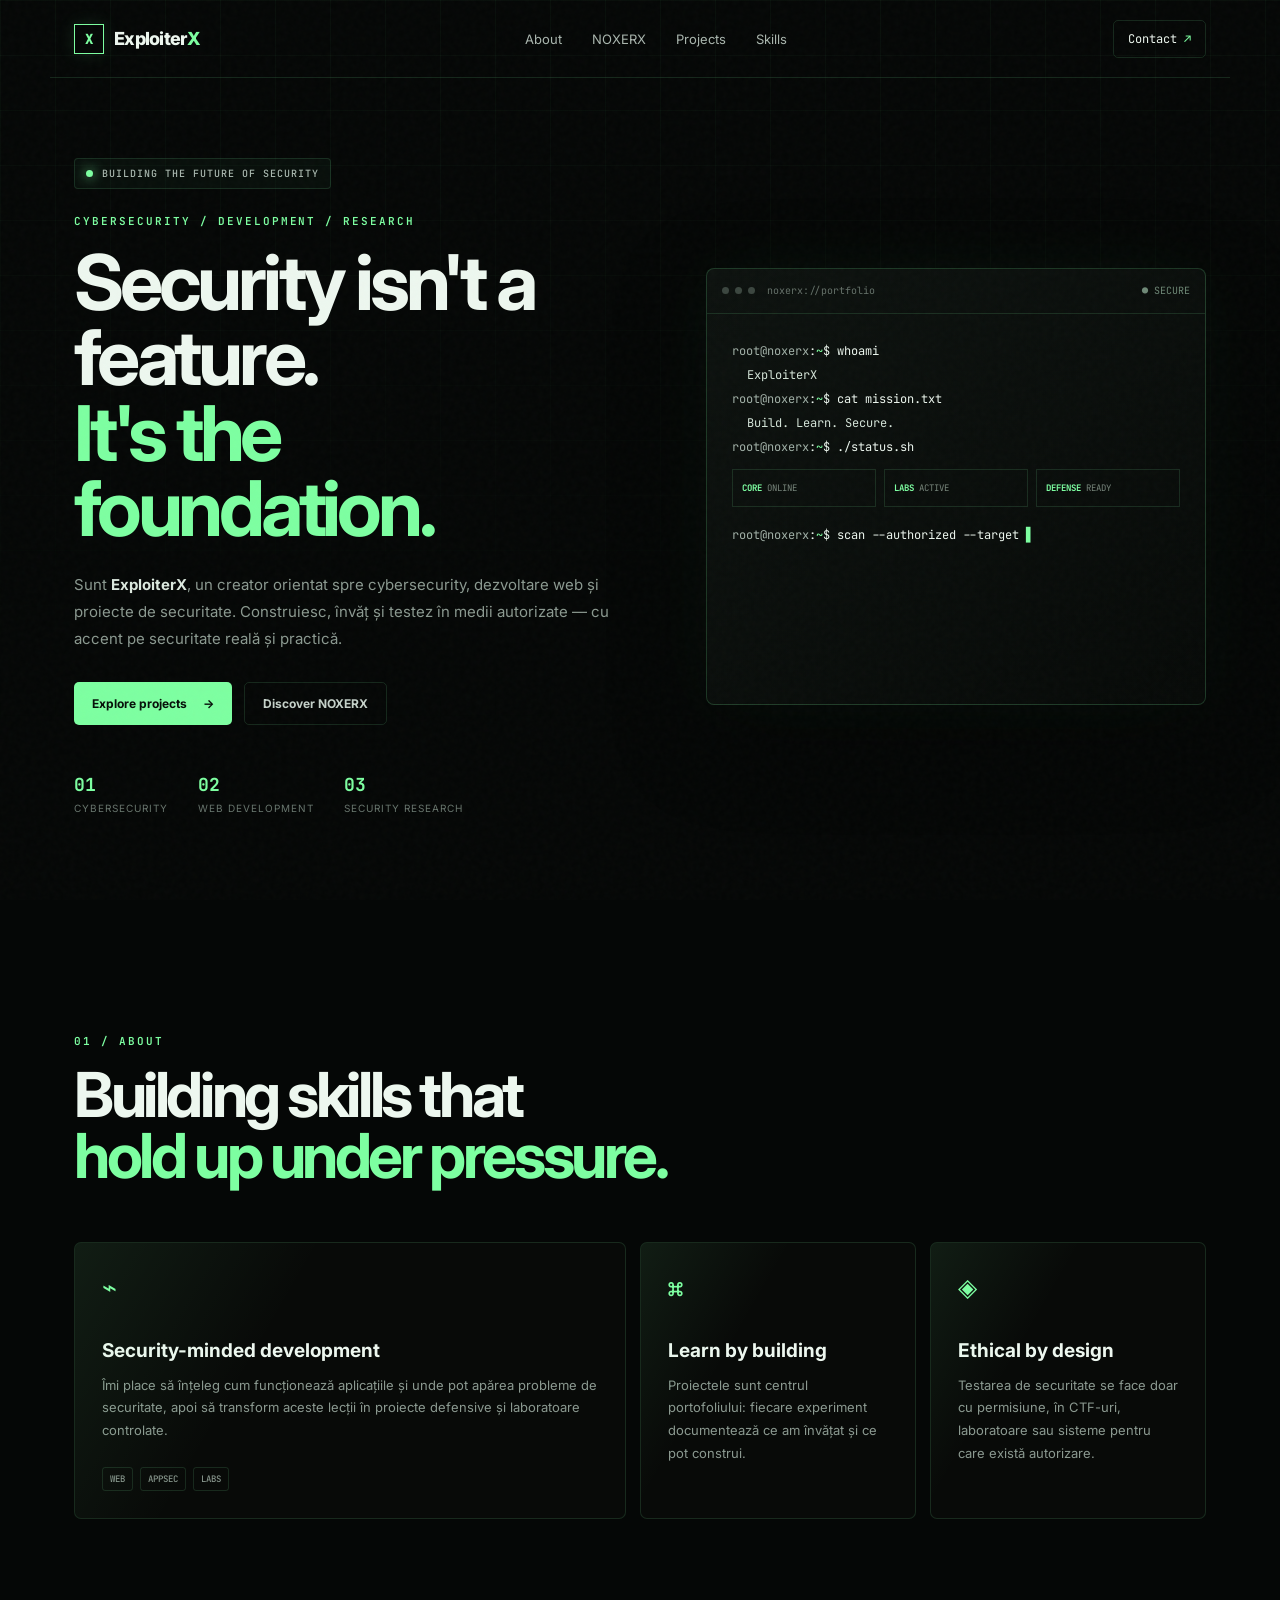
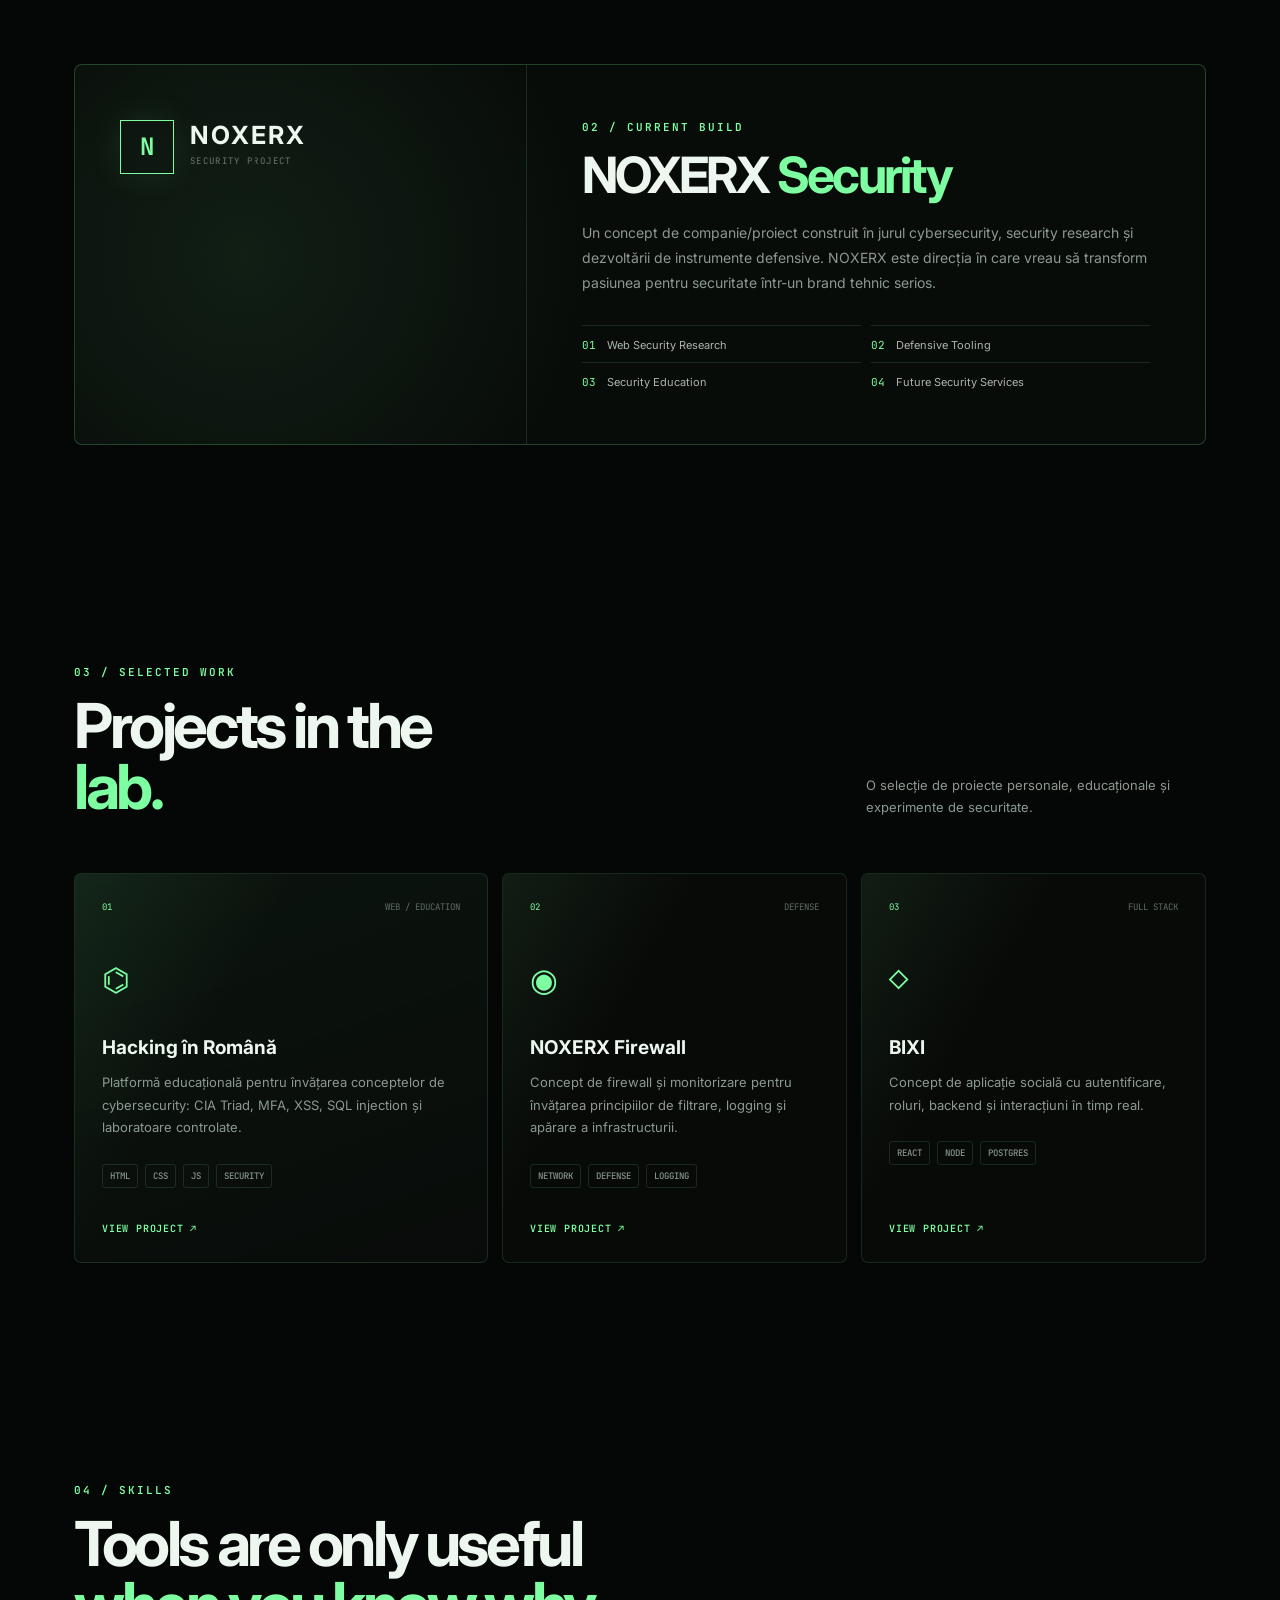
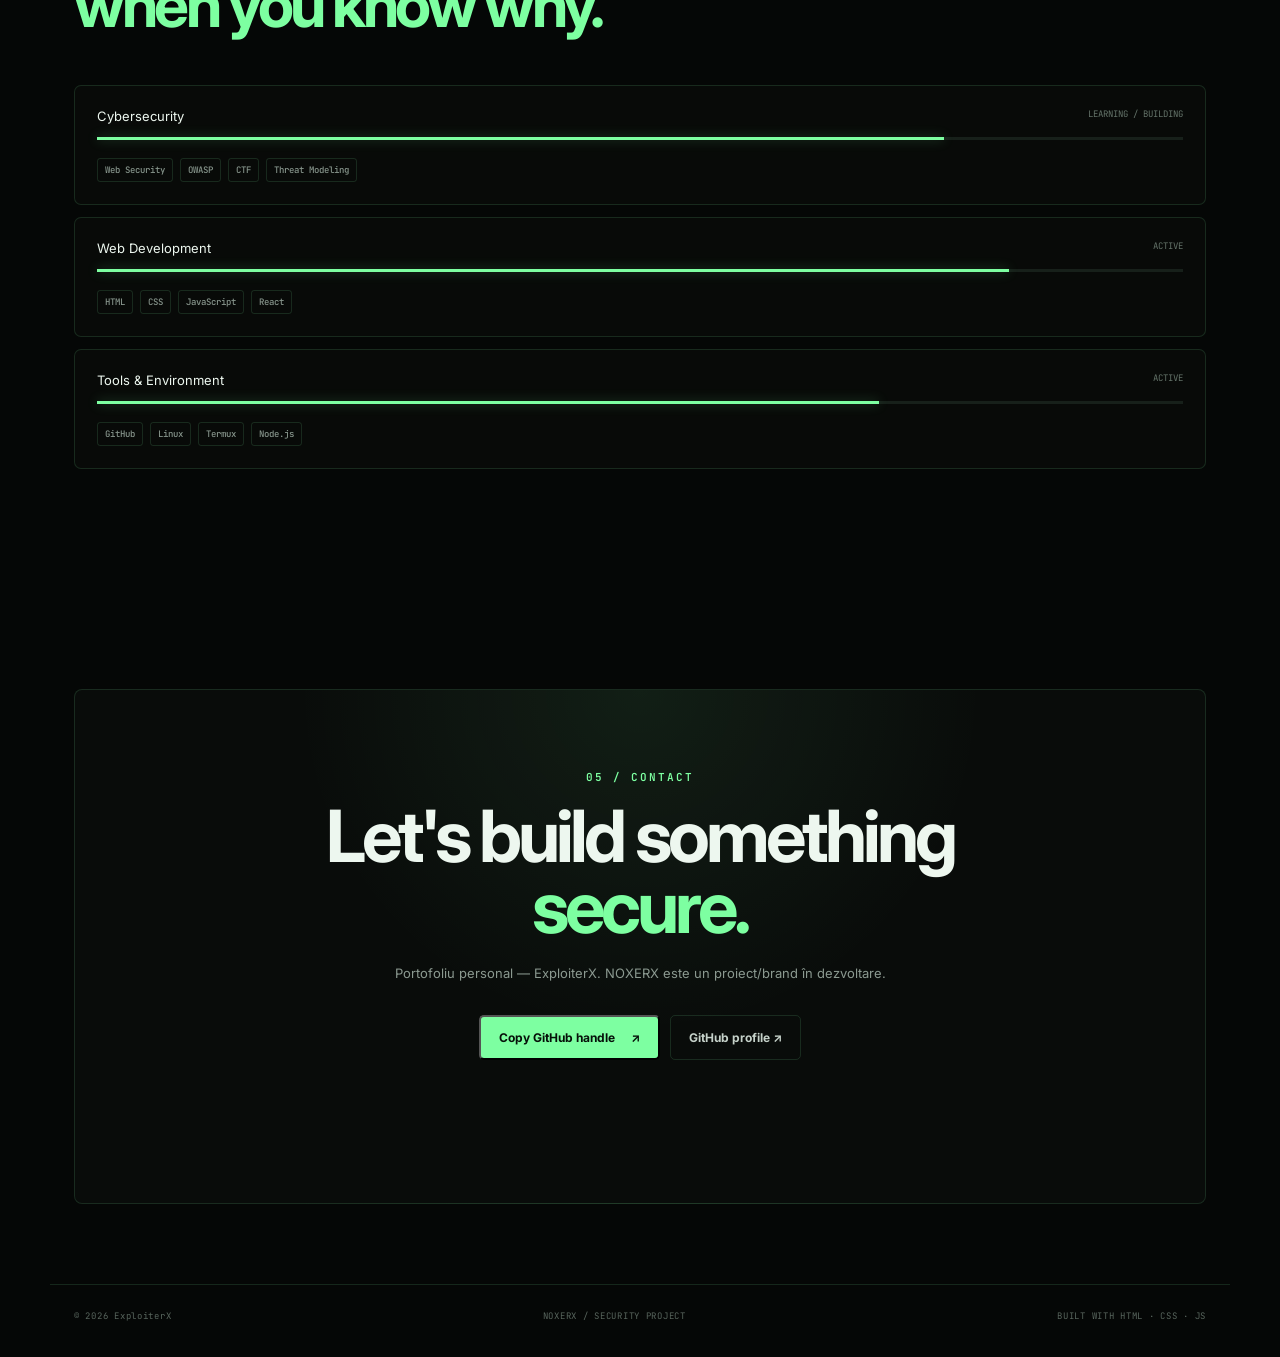
==== index.html @ 796ff95c "Add files via upload" ====
<!DOCTYPE html>
<html lang="ro">
<head>
  <meta charset="UTF-8">
  <meta name="viewport" content="width=device-width, initial-scale=1.0">
  <meta name="description" content="ExploiterX — cybersecurity portfolio and NOXERX project.">
  <title>ExploiterX | NOXERX Security</title>
  <link rel="preconnect" href="https://fonts.googleapis.com">
  <link rel="preconnect" href="https://fonts.gstatic.com" crossorigin>
  <link href="https://fonts.googleapis.com/css2?family=Inter:wght@400;500;600;700;800&family=JetBrains+Mono:wght@400;500;600;700&display=swap" rel="stylesheet">
  <link rel="stylesheet" href="style.css">
</head>
<body>
  <div class="noise"></div>
  <div class="grid-bg"></div>

  <header class="navbar">
    <a class="brand" href="#home" aria-label="ExploiterX home">
      <span class="brand-mark">X</span>
      <span>Exploiter<span>X</span></span>
    </a>
    <nav>
      <a href="#about">About</a>
      <a href="#noxerx">NOXERX</a>
      <a href="#projects">Projects</a>
      <a href="#skills">Skills</a>
    </nav>
    <a class="nav-btn" href="#contact">Contact <span>↗</span></a>
  </header>

  <main id="home">
    <section class="hero section">
      <div class="hero-copy reveal">
        <div class="status"><span class="pulse"></span> BUILDING THE FUTURE OF SECURITY</div>
        <p class="eyebrow">CYBERSECURITY / DEVELOPMENT / RESEARCH</p>
        <h1>Security isn't a feature.<br><span>It's the foundation.</span></h1>
        <p class="hero-text">
          Sunt <strong>ExploiterX</strong>, un creator orientat spre cybersecurity,
          dezvoltare web și proiecte de securitate. Construiesc, învăț și testez
          în medii autorizate — cu accent pe securitate reală și practică.
        </p>
        <div class="hero-actions">
          <a class="btn primary" href="#projects">Explore projects <span>→</span></a>
          <a class="btn ghost" href="#noxerx">Discover NOXERX</a>
        </div>
        <div class="mini-stats">
          <div><strong>01</strong><span>Cybersecurity</span></div>
          <div><strong>02</strong><span>Web Development</span></div>
          <div><strong>03</strong><span>Security Research</span></div>
        </div>
      </div>

      <div class="terminal-card reveal delay-1">
        <div class="terminal-top">
          <div class="traffic"><i></i><i></i><i></i></div>
          <span>noxerx://portfolio</span>
          <span class="terminal-lock">● SECURE</span>
        </div>
        <div class="terminal-body">
          <p><span class="prompt">root@noxerx</span>:<span class="path">~</span>$ whoami</p>
          <p class="output">ExploiterX</p>
          <p><span class="prompt">root@noxerx</span>:<span class="path">~</span>$ cat mission.txt</p>
          <p class="output">Build. Learn. Secure.</p>
          <p><span class="prompt">root@noxerx</span>:<span class="path">~</span>$ ./status.sh</p>
          <div class="terminal-status">
            <span><b>CORE</b> ONLINE</span>
            <span><b>LABS</b> ACTIVE</span>
            <span><b>DEFENSE</b> READY</span>
          </div>
          <p class="typing-line"><span class="prompt">root@noxerx</span>:<span class="path">~</span>$ <span id="typing"></span><span class="cursor">▋</span></p>
        </div>
      </div>
    </section>

    <section id="about" class="section about">
      <div class="section-heading reveal">
        <p class="eyebrow">01 / ABOUT</p>
        <h2>Building skills that<br><span>hold up under pressure.</span></h2>
      </div>
      <div class="about-grid">
        <div class="about-card large reveal">
          <div class="icon">⌁</div>
          <h3>Security-minded development</h3>
          <p>Îmi place să înțeleg cum funcționează aplicațiile și unde pot apărea probleme de securitate, apoi să transform aceste lecții în proiecte defensive și laboratoare controlate.</p>
          <div class="tag-row"><span>WEB</span><span>APPSEC</span><span>LABS</span></div>
        </div>
        <div class="about-card reveal delay-1">
          <div class="icon">⌘</div>
          <h3>Learn by building</h3>
          <p>Proiectele sunt centrul portofoliului: fiecare experiment documentează ce am învățat și ce pot construi.</p>
        </div>
        <div class="about-card reveal delay-2">
          <div class="icon">◈</div>
          <h3>Ethical by design</h3>
          <p>Testarea de securitate se face doar cu permisiune, în CTF-uri, laboratoare sau sisteme pentru care există autorizare.</p>
        </div>
      </div>
    </section>

    <section id="noxerx" class="section noxerx">
      <div class="noxerx-panel reveal">
        <div class="noxerx-logo">
          <span class="nx-symbol">N</span>
          <div><strong>NOXERX</strong><small>SECURITY PROJECT</small></div>
        </div>
        <div class="noxerx-content">
          <p class="eyebrow">02 / CURRENT BUILD</p>
          <h2>NOXERX<span> Security</span></h2>
          <p>
            Un concept de companie/proiect construit în jurul cybersecurity,
            security research și dezvoltării de instrumente defensive.
            NOXERX este direcția în care vreau să transform pasiunea pentru
            securitate într-un brand tehnic serios.
          </p>
          <div class="feature-list">
            <div><span>01</span> Web Security Research</div>
            <div><span>02</span> Defensive Tooling</div>
            <div><span>03</span> Security Education</div>
            <div><span>04</span> Future Security Services</div>
          </div>
        </div>
      </div>
    </section>

    <section id="projects" class="section">
      <div class="section-heading split reveal">
        <div>
          <p class="eyebrow">03 / SELECTED WORK</p>
          <h2>Projects in the<br><span>lab.</span></h2>
        </div>
        <p class="section-note">O selecție de proiecte personale, educaționale și experimente de securitate.</p>
      </div>

      <div class="projects-grid">
        <article class="project-card featured reveal">
          <div class="project-top"><span class="project-number">01</span><span class="project-type">WEB / EDUCATION</span></div>
          <div class="project-icon">⌬</div>
          <h3>Hacking în Română</h3>
          <p>Platformă educațională pentru învățarea conceptelor de cybersecurity: CIA Triad, MFA, XSS, SQL injection și laboratoare controlate.</p>
          <div class="tag-row"><span>HTML</span><span>CSS</span><span>JS</span><span>SECURITY</span></div>
          <a href="#" class="project-link" data-demo="Hacking în Română">View project ↗</a>
        </article>

        <article class="project-card reveal delay-1">
          <div class="project-top"><span class="project-number">02</span><span class="project-type">DEFENSE</span></div>
          <div class="project-icon">◉</div>
          <h3>NOXERX Firewall</h3>
          <p>Concept de firewall și monitorizare pentru învățarea principiilor de filtrare, logging și apărare a infrastructurii.</p>
          <div class="tag-row"><span>NETWORK</span><span>DEFENSE</span><span>LOGGING</span></div>
          <a href="#" class="project-link" data-demo="NOXERX Firewall">View project ↗</a>
        </article>

        <article class="project-card reveal delay-2">
          <div class="project-top"><span class="project-number">03</span><span class="project-type">FULL STACK</span></div>
          <div class="project-icon">◇</div>
          <h3>BIXI</h3>
          <p>Concept de aplicație socială cu autentificare, roluri, backend și interacțiuni în timp real.</p>
          <div class="tag-row"><span>REACT</span><span>NODE</span><span>POSTGRES</span></div>
          <a href="#" class="project-link" data-demo="BIXI">View project ↗</a>
        </article>
      </div>
    </section>

    <section id="skills" class="section skills-section">
      <div class="section-heading reveal">
        <p class="eyebrow">04 / SKILLS</p>
        <h2>Tools are only useful<br><span>when you know why.</span></h2>
      </div>
      <div class="skills-layout">
        <div class="skill-card reveal">
          <div class="skill-head"><span>Cybersecurity</span><b>LEARNING / BUILDING</b></div>
          <div class="meter"><span style="width: 78%"></span></div>
          <div class="skill-tags"><span>Web Security</span><span>OWASP</span><span>CTF</span><span>Threat Modeling</span></div>
        </div>
        <div class="skill-card reveal delay-1">
          <div class="skill-head"><span>Web Development</span><b>ACTIVE</b></div>
          <div class="meter"><span style="width: 84%"></span></div>
          <div class="skill-tags"><span>HTML</span><span>CSS</span><span>JavaScript</span><span>React</span></div>
        </div>
        <div class="skill-card reveal delay-2">
          <div class="skill-head"><span>Tools & Environment</span><b>ACTIVE</b></div>
          <div class="meter"><span style="width: 72%"></span></div>
          <div class="skill-tags"><span>GitHub</span><span>Linux</span><span>Termux</span><span>Node.js</span></div>
        </div>
      </div>
    </section>

    <section id="contact" class="section contact">
      <div class="contact-box reveal">
        <p class="eyebrow">05 / CONTACT</p>
        <h2>Let's build something<br><span>secure.</span></h2>
        <p>Portofoliu personal — ExploiterX. NOXERX este un proiect/brand în dezvoltare.</p>
        <div class="contact-actions">
          <button class="btn primary" id="copyHandle">Copy GitHub handle <span>↗</span></button>
          <a class="btn ghost" href="https://github.com/ExploiterX-16gb" target="_blank" rel="noopener">GitHub profile ↗</a>
        </div>
        <p class="copy-message" id="copyMessage"></p>
      </div>
    </section>
  </main>

  <footer>
    <span>© <span id="year"></span> ExploiterX</span>
    <span>NOXERX / SECURITY PROJECT</span>
    <span>BUILT WITH HTML · CSS · JS</span>
  </footer>

  <div class="toast" id="toast"></div>
  <script src="script.js"></script>
</body>
</html>
---- style.css ----
*{box-sizing:border-box;margin:0;padding:0}
:root{--bg:#050706;--panel:#0a0d0b;--panel2:#0d110f;--text:#edf7ef;--muted:#8b9990;--line:rgba(128,255,167,.13);--accent:#7dffa1;--accent2:#38d96c;--mono:"JetBrains Mono",monospace;--sans:"Inter",sans-serif}
html{scroll-behavior:smooth}
body{background:var(--bg);color:var(--text);font-family:var(--sans);overflow-x:hidden}
a{color:inherit;text-decoration:none}
button{font:inherit}
.noise{position:fixed;inset:0;pointer-events:none;z-index:20;opacity:.025;background-image:url("data:image/svg+xml,%3Csvg viewBox='0 0 180 180' xmlns='http://www.w3.org/2000/svg'%3E%3Cfilter id='n'%3E%3CfeTurbulence type='fractalNoise' baseFrequency='.9' numOctaves='4' stitchTiles='stitch'/%3E%3C/filter%3E%3Crect width='100%25' height='100%25' filter='url(%23n)'/%3E%3C/svg%3E")}
.grid-bg{position:fixed;inset:0;pointer-events:none;background-image:linear-gradient(rgba(125,255,161,.035) 1px,transparent 1px),linear-gradient(90deg,rgba(125,255,161,.035) 1px,transparent 1px);background-size:55px 55px;mask-image:linear-gradient(to bottom,black,transparent 85%);z-index:-1}
.navbar{height:78px;max-width:1180px;margin:auto;display:flex;align-items:center;justify-content:space-between;padding:0 24px;border-bottom:1px solid var(--line)}
.brand{display:flex;align-items:center;gap:10px;font-weight:800;letter-spacing:-.04em;font-size:18px}.brand span:last-child span{color:var(--accent)}
.brand-mark{width:30px;height:30px;display:grid;place-items:center;border:1px solid var(--accent);color:var(--accent);font-family:var(--mono);font-size:14px;box-shadow:0 0 18px rgba(125,255,161,.12)}
nav{display:flex;gap:30px;color:#aab6ae;font-size:13px}nav a{transition:.2s}nav a:hover{color:var(--accent)}
.nav-btn{font-family:var(--mono);font-size:12px;border:1px solid var(--line);padding:10px 14px;border-radius:5px}.nav-btn span{color:var(--accent)}
.section{max-width:1180px;margin:auto;padding:110px 24px}.hero{min-height:calc(100vh - 78px);display:grid;grid-template-columns:1.05fr .95fr;gap:80px;align-items:center;padding-top:80px}
.status{display:inline-flex;align-items:center;gap:9px;border:1px solid var(--line);background:rgba(125,255,161,.035);padding:8px 11px;border-radius:4px;font:500 10px var(--mono);letter-spacing:.1em;color:#a9b8af;margin-bottom:25px}.pulse{width:7px;height:7px;background:var(--accent);border-radius:50%;box-shadow:0 0 13px var(--accent);animation:pulse 1.6s infinite}
.eyebrow{font:600 11px var(--mono);letter-spacing:.18em;color:var(--accent);margin-bottom:17px}
h1,h2{letter-spacing:-.055em;line-height:.98}h1{font-size:clamp(44px,6vw,78px);max-width:760px}h1 span,h2 span{color:var(--accent)}
.hero-text{max-width:650px;color:var(--muted);line-height:1.8;margin-top:25px;font-size:15px}.hero-text strong{color:#dce9df}
.hero-actions{display:flex;gap:12px;margin-top:30px}.btn{display:inline-flex;align-items:center;justify-content:center;gap:16px;border-radius:5px;padding:13px 18px;font-size:12px;font-weight:700;cursor:pointer;transition:.25s}.btn.primary{background:var(--accent);color:#061009}.btn.primary:hover{box-shadow:0 0 28px rgba(125,255,161,.18);transform:translateY(-2px)}.btn.ghost{border:1px solid var(--line);color:#c5d1c9}.btn.ghost:hover{border-color:rgba(125,255,161,.4);color:var(--accent)}
.mini-stats{display:flex;gap:30px;margin-top:48px}.mini-stats div{display:flex;flex-direction:column;gap:6px}.mini-stats strong{font:700 18px var(--mono);color:var(--accent)}.mini-stats span{font-size:10px;text-transform:uppercase;color:#68756d;letter-spacing:.1em}
.terminal-card{background:linear-gradient(145deg,#0d120f,#070a08);border:1px solid rgba(125,255,161,.18);border-radius:8px;box-shadow:0 30px 90px rgba(0,0,0,.35),0 0 80px rgba(125,255,161,.045);overflow:hidden;transform:perspective(900px) rotateY(-4deg)}.terminal-top{height:45px;display:flex;align-items:center;gap:12px;padding:0 15px;border-bottom:1px solid var(--line);font:10px var(--mono);color:#657169}.traffic{display:flex;gap:6px}.traffic i{width:7px;height:7px;border-radius:50%;background:#3b463f}.terminal-lock{margin-left:auto;color:#6e8876}.terminal-body{padding:25px;font:12px/2 var(--mono);min-height:390px}.prompt{color:#a1b0a7}.path{color:var(--accent)}.output{color:#d5e5d9;padding-left:15px}.terminal-status{display:grid;grid-template-columns:repeat(3,1fr);gap:8px;margin:10px 0 16px}.terminal-status span{padding:9px;border:1px solid var(--line);font-size:9px;color:#77857b}.terminal-status b{color:var(--accent)}.cursor{color:var(--accent);animation:blink 1s infinite}
.section-heading h2{font-size:clamp(38px,5vw,62px)}.about-grid{display:grid;grid-template-columns:2fr 1fr 1fr;gap:14px;margin-top:55px}.about-card,.project-card,.skill-card{border:1px solid var(--line);background:rgba(10,13,11,.72);border-radius:7px;padding:27px;position:relative;overflow:hidden}.about-card:before,.project-card:before{content:"";position:absolute;inset:-1px;background:linear-gradient(120deg,rgba(125,255,161,.08),transparent 35%);pointer-events:none}.about-card.large{min-height:275px}.about-card:not(.large){min-height:275px}.icon,.project-icon{font-family:var(--mono);font-size:25px;color:var(--accent);margin-bottom:35px}.about-card h3,.project-card h3{font-size:19px;margin-bottom:12px}.about-card p,.project-card p{font-size:13px;line-height:1.75;color:var(--muted)}.tag-row,.skill-tags{display:flex;flex-wrap:wrap;gap:7px}.tag-row{margin-top:25px}.tag-row span,.skill-tags span{border:1px solid var(--line);padding:5px 7px;border-radius:3px;font:500 9px var(--mono);color:#87958c}
.noxerx{padding-top:35px}.noxerx-panel{display:grid;grid-template-columns:.8fr 1.2fr;border:1px solid rgba(125,255,161,.22);background:radial-gradient(circle at 15% 50%,rgba(125,255,161,.08),transparent 35%),#080c09;border-radius:8px;overflow:hidden}.noxerx-logo{padding:55px 45px;border-right:1px solid var(--line);display:flex;align-items:flex-start;gap:16px}.nx-symbol{width:54px;height:54px;display:grid;place-items:center;border:1px solid var(--accent);font:700 24px var(--mono);color:var(--accent);box-shadow:0 0 35px rgba(125,255,161,.1)}.noxerx-logo strong{font-size:25px;letter-spacing:.08em}.noxerx-logo small{display:block;color:#69776e;font:9px var(--mono);letter-spacing:.15em;margin-top:5px}.noxerx-content{padding:55px}.noxerx-content h2{font-size:50px}.noxerx-content>p:not(.eyebrow){color:var(--muted);line-height:1.8;max-width:650px;margin-top:20px;font-size:14px}.feature-list{display:grid;grid-template-columns:1fr 1fr;gap:10px;margin-top:30px}.feature-list div{border-top:1px solid var(--line);padding-top:12px;font-size:11px;color:#a9b5ad}.feature-list span{color:var(--accent);font-family:var(--mono);margin-right:8px}
.split{display:flex;justify-content:space-between;align-items:end;gap:40px}.section-note{max-width:340px;color:var(--muted);font-size:13px;line-height:1.7}.projects-grid{display:grid;grid-template-columns:1.2fr 1fr 1fr;gap:14px;margin-top:55px}.project-card{min-height:390px}.project-card.featured{background:linear-gradient(160deg,rgba(125,255,161,.055),rgba(10,13,11,.8))}.project-top{display:flex;justify-content:space-between;color:#5f6c64;font:9px var(--mono)}.project-number{color:var(--accent)}.project-icon{font-size:32px;margin-top:45px}.project-link{position:absolute;bottom:27px;left:27px;color:var(--accent);font:600 10px var(--mono);text-transform:uppercase;letter-spacing:.08em}
.skills-layout{display:grid;gap:12px;margin-top:50px}.skill-card{padding:22px}.skill-head{display:flex;justify-content:space-between;gap:15px;font-size:13px;margin-bottom:13px}.skill-head b{font:9px var(--mono);color:#65746a}.meter{height:3px;background:#17201a;margin-bottom:18px}.meter span{display:block;height:100%;background:var(--accent);box-shadow:0 0 12px rgba(125,255,161,.3)}
.contact{padding-bottom:80px}.contact-box{text-align:center;border:1px solid var(--line);padding:80px 30px;background:radial-gradient(circle at 50% 0,rgba(125,255,161,.08),transparent 45%),#090c0a;border-radius:8px}.contact-box h2{font-size:clamp(42px,6vw,72px)}.contact-box>p:not(.eyebrow){color:var(--muted);font-size:13px;margin:20px auto 30px;max-width:550px;line-height:1.7}.contact-actions{display:flex;justify-content:center;gap:10px}.copy-message{min-height:18px;color:var(--accent)!important;font:10px var(--mono)!important;margin-top:15px!important}
footer{max-width:1180px;margin:auto;padding:25px 24px 35px;border-top:1px solid var(--line);display:flex;justify-content:space-between;color:#58655d;font:9px var(--mono);letter-spacing:.08em}
.toast{position:fixed;bottom:25px;right:25px;background:#101610;border:1px solid var(--line);padding:12px 16px;color:var(--accent);font:11px var(--mono);opacity:0;transform:translateY(15px);transition:.25s;z-index:30}.toast.show{opacity:1;transform:none}
.reveal{opacity:0;transform:translateY(22px);transition:opacity .7s ease,transform .7s ease}.reveal.visible{opacity:1;transform:none}.delay-1{transition-delay:.12s}.delay-2{transition-delay:.24s}
@keyframes pulse{50%{opacity:.45;box-shadow:0 0 4px var(--accent)}}@keyframes blink{50%{opacity:0}}
@media(max-width:850px){nav{display:none}.hero{grid-template-columns:1fr;gap:45px;padding-top:65px}.terminal-card{transform:none}.about-grid,.projects-grid{grid-template-columns:1fr}.noxerx-panel{grid-template-columns:1fr}.noxerx-logo{border-right:0;border-bottom:1px solid var(--line)}.split{display:block}.section-note{margin-top:20px}.project-card{min-height:350px}}
@media(max-width:520px){.navbar{padding:0 16px}.nav-btn{display:none}.section{padding:80px 16px}.hero{padding-top:45px}.hero-actions,.contact-actions{flex-direction:column}.btn{width:100%}.mini-stats{gap:18px}.terminal-body{padding:18px;font-size:10px}.terminal-status{grid-template-columns:1fr}.noxerx-logo,.noxerx-content{padding:32px 24px}.noxerx-content h2{font-size:39px}.feature-list{grid-template-columns:1fr}.contact-box{padding:55px 20px}footer{flex-direction:column;gap:10px}}
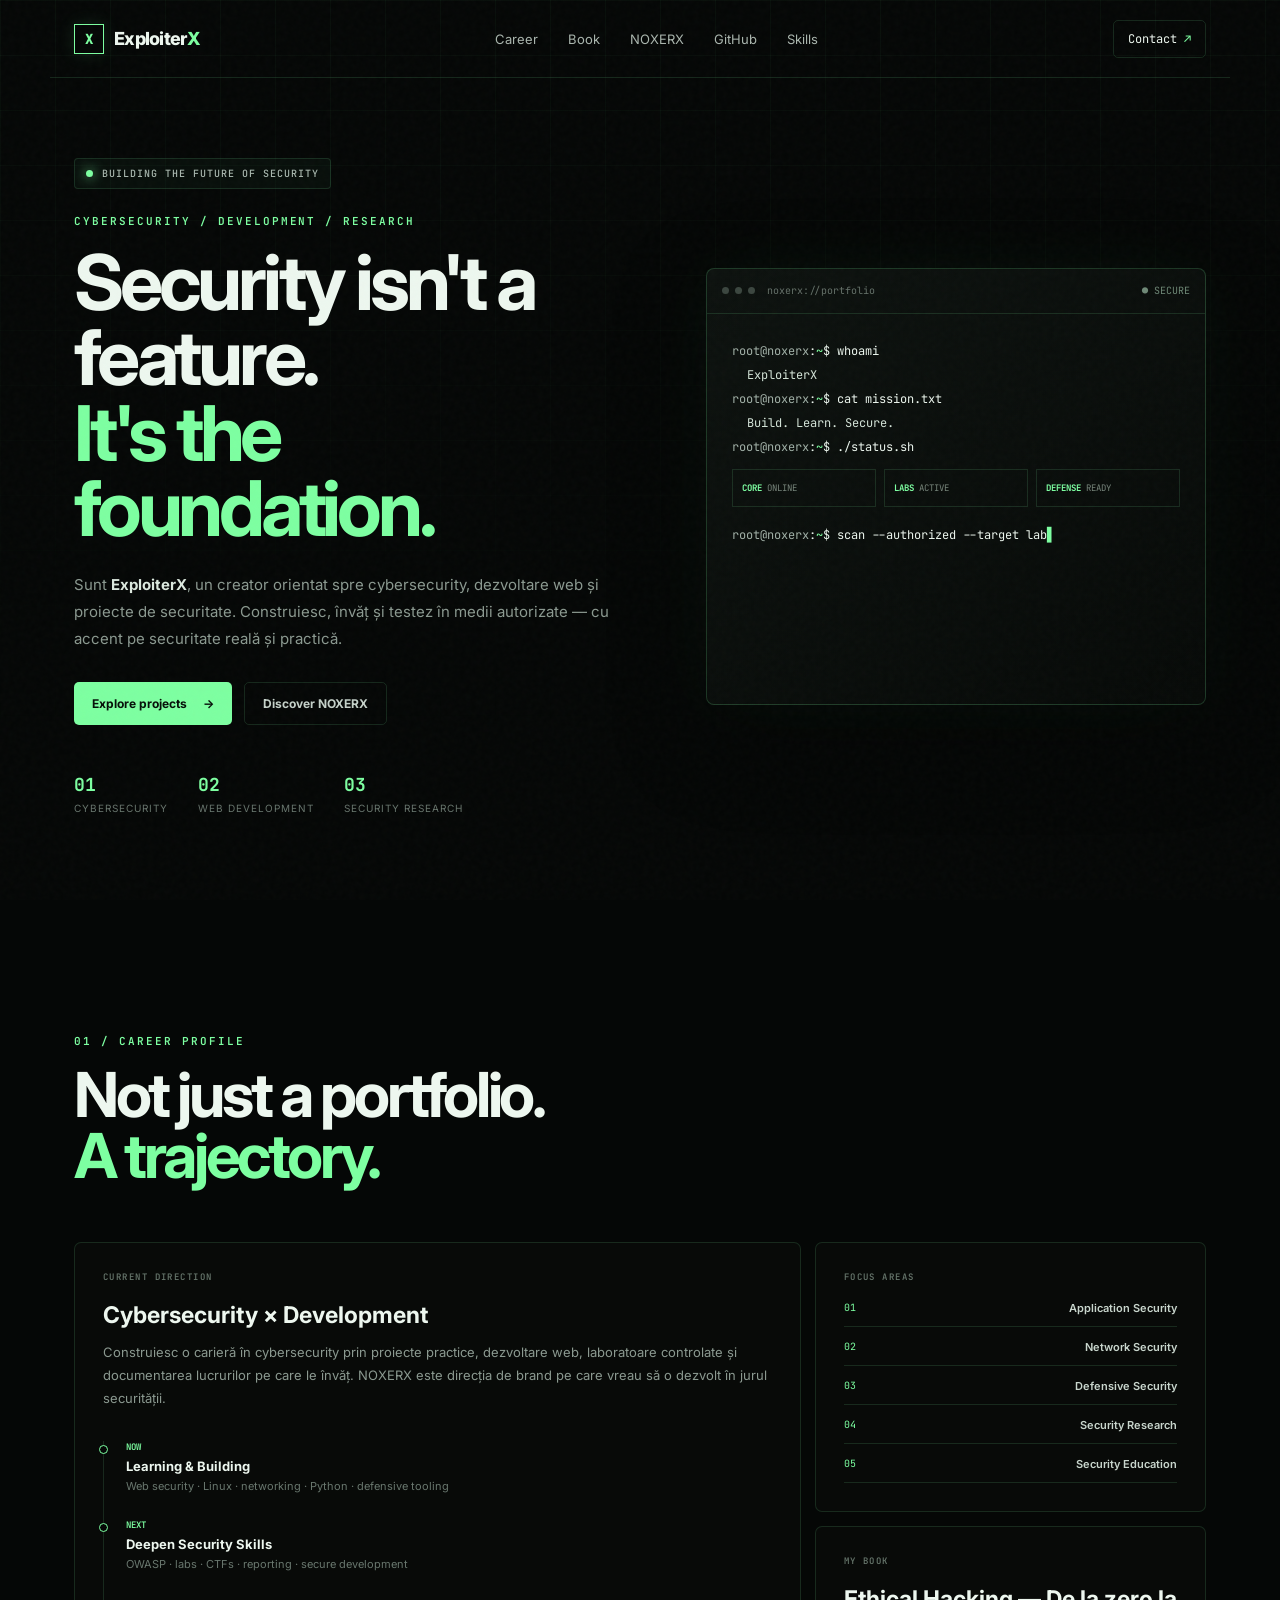
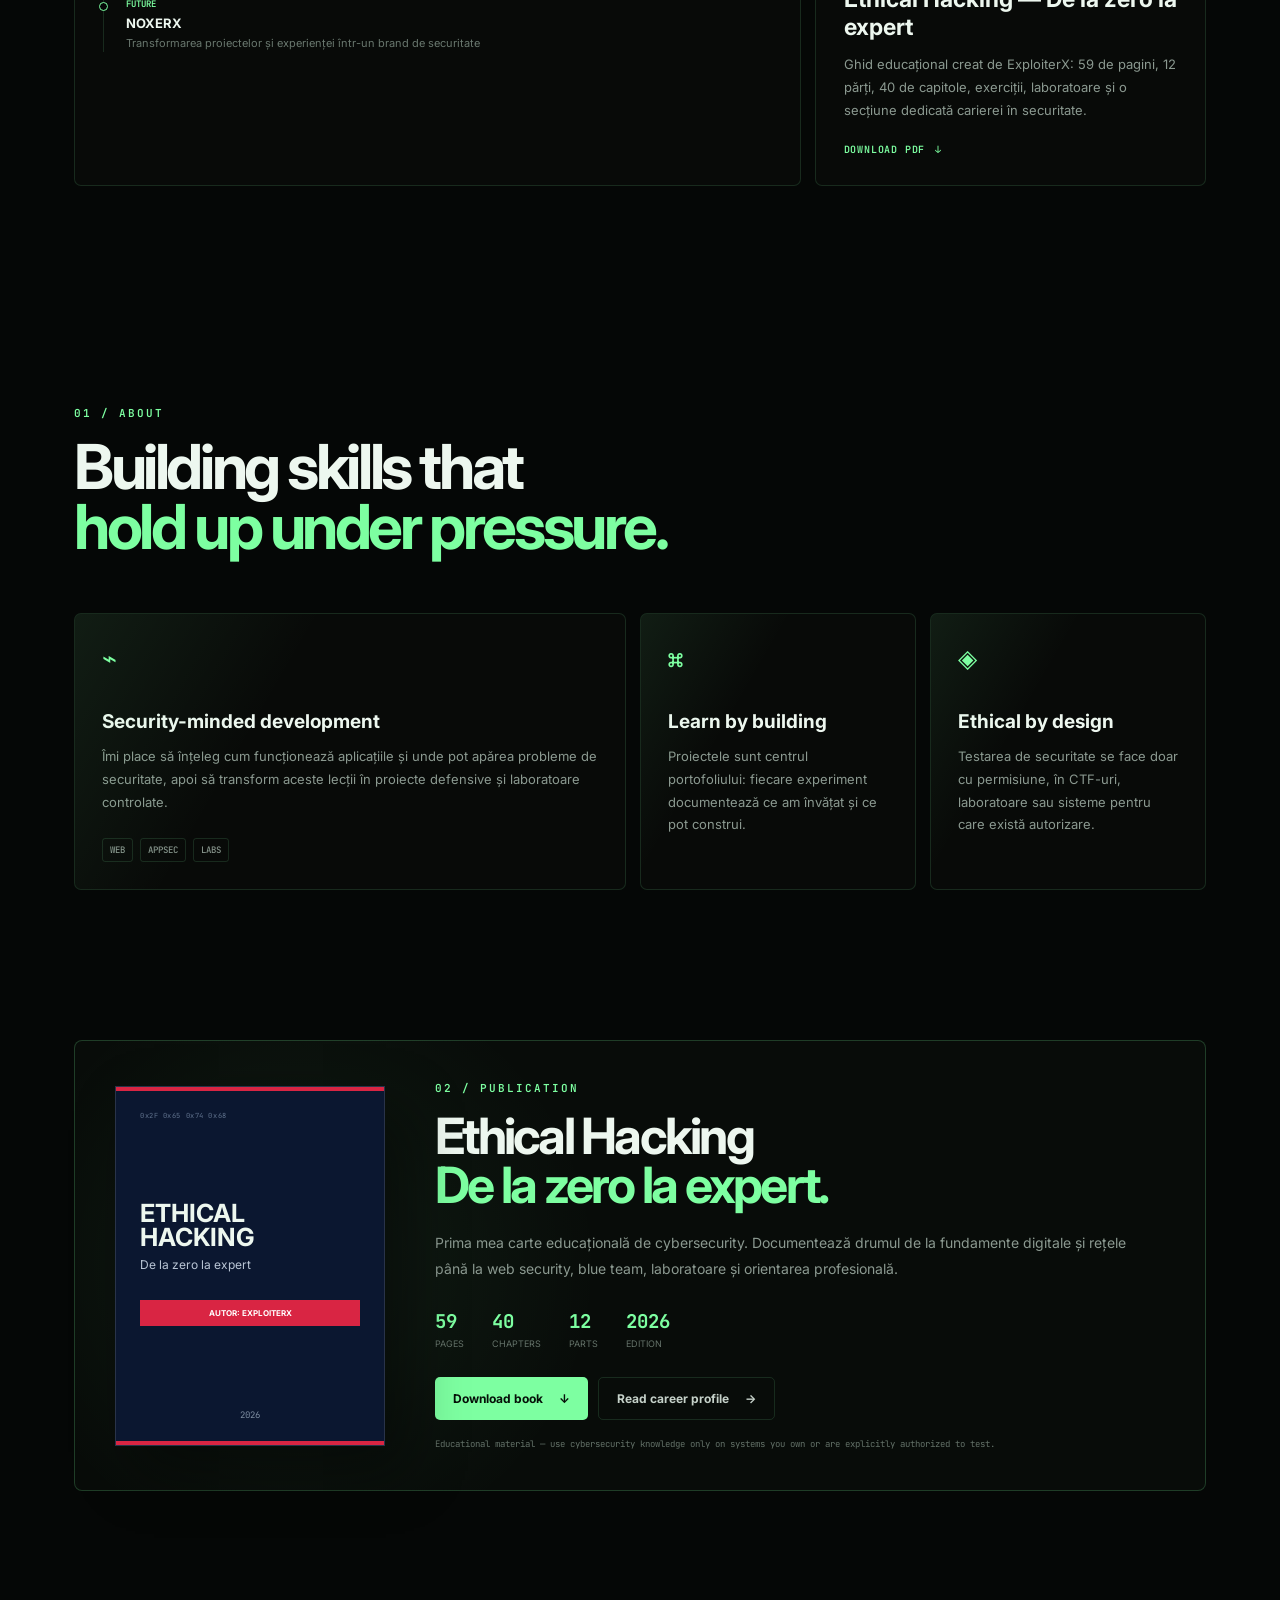
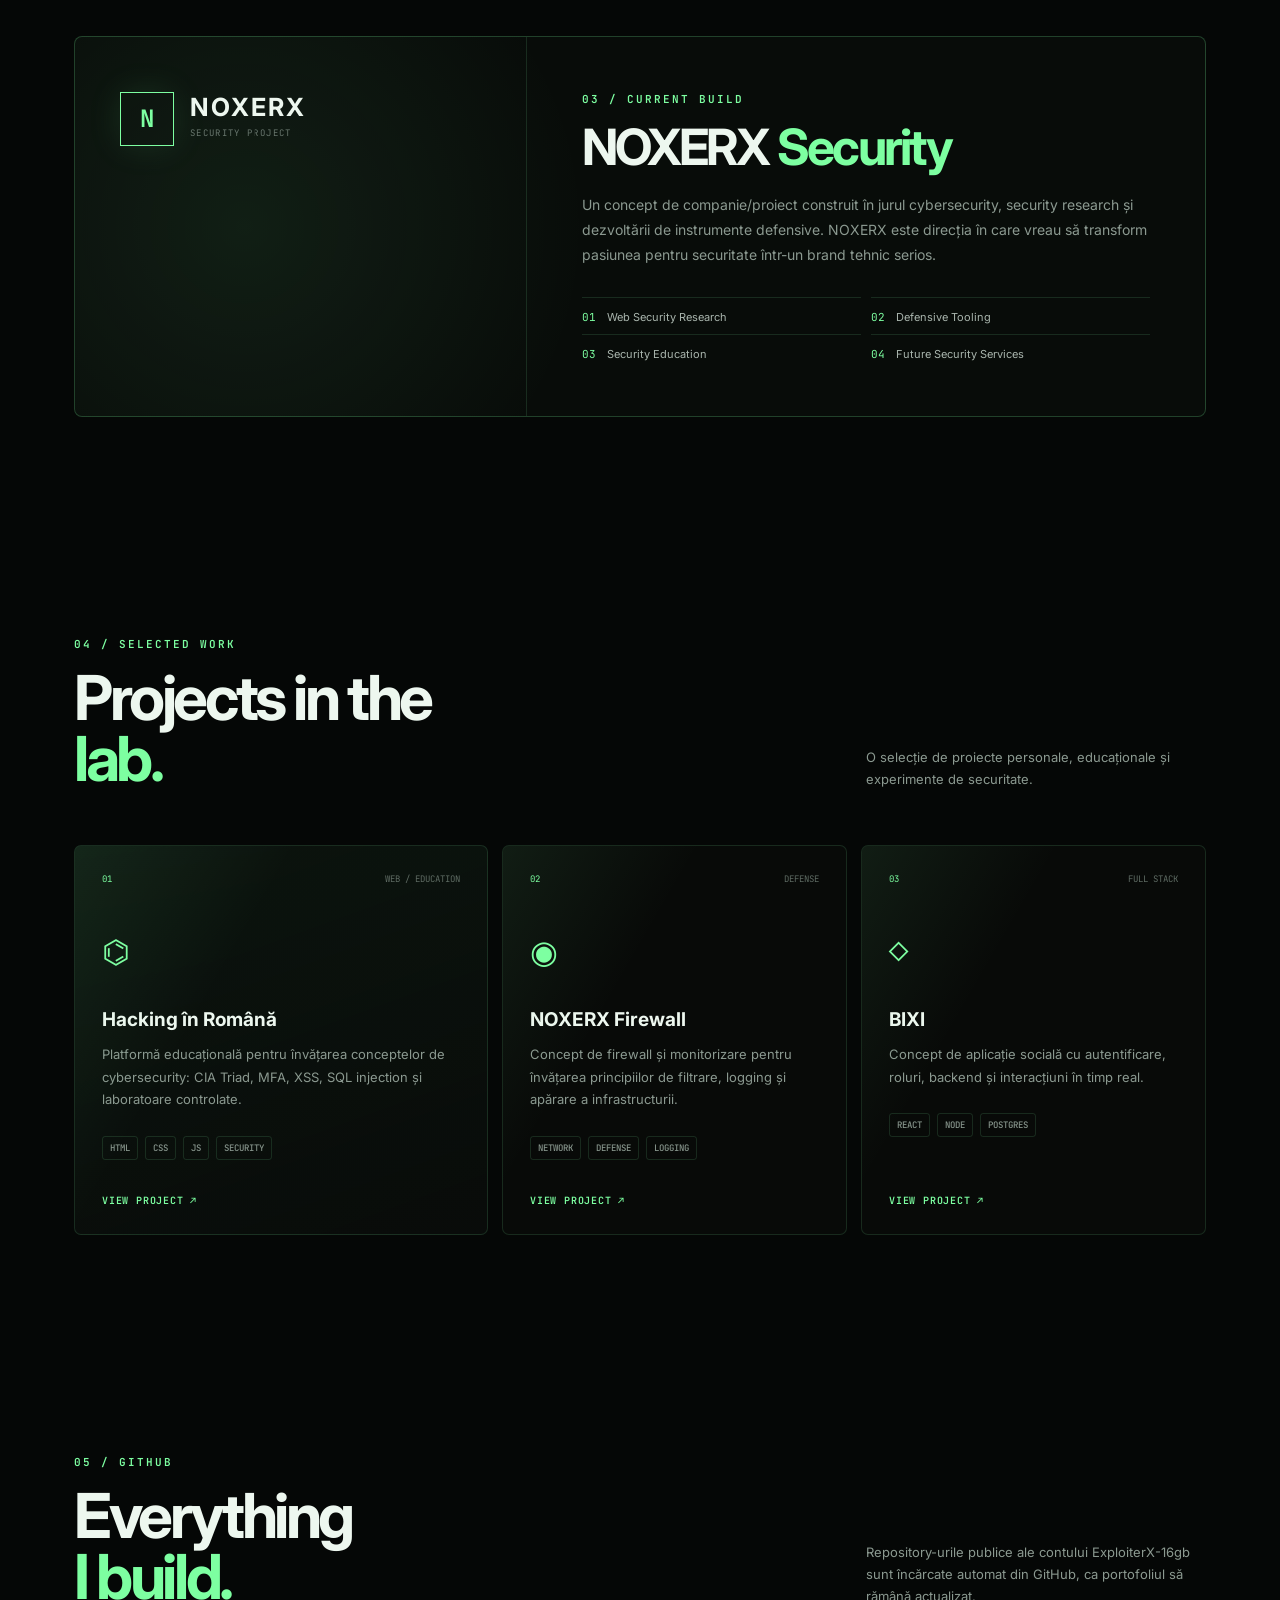
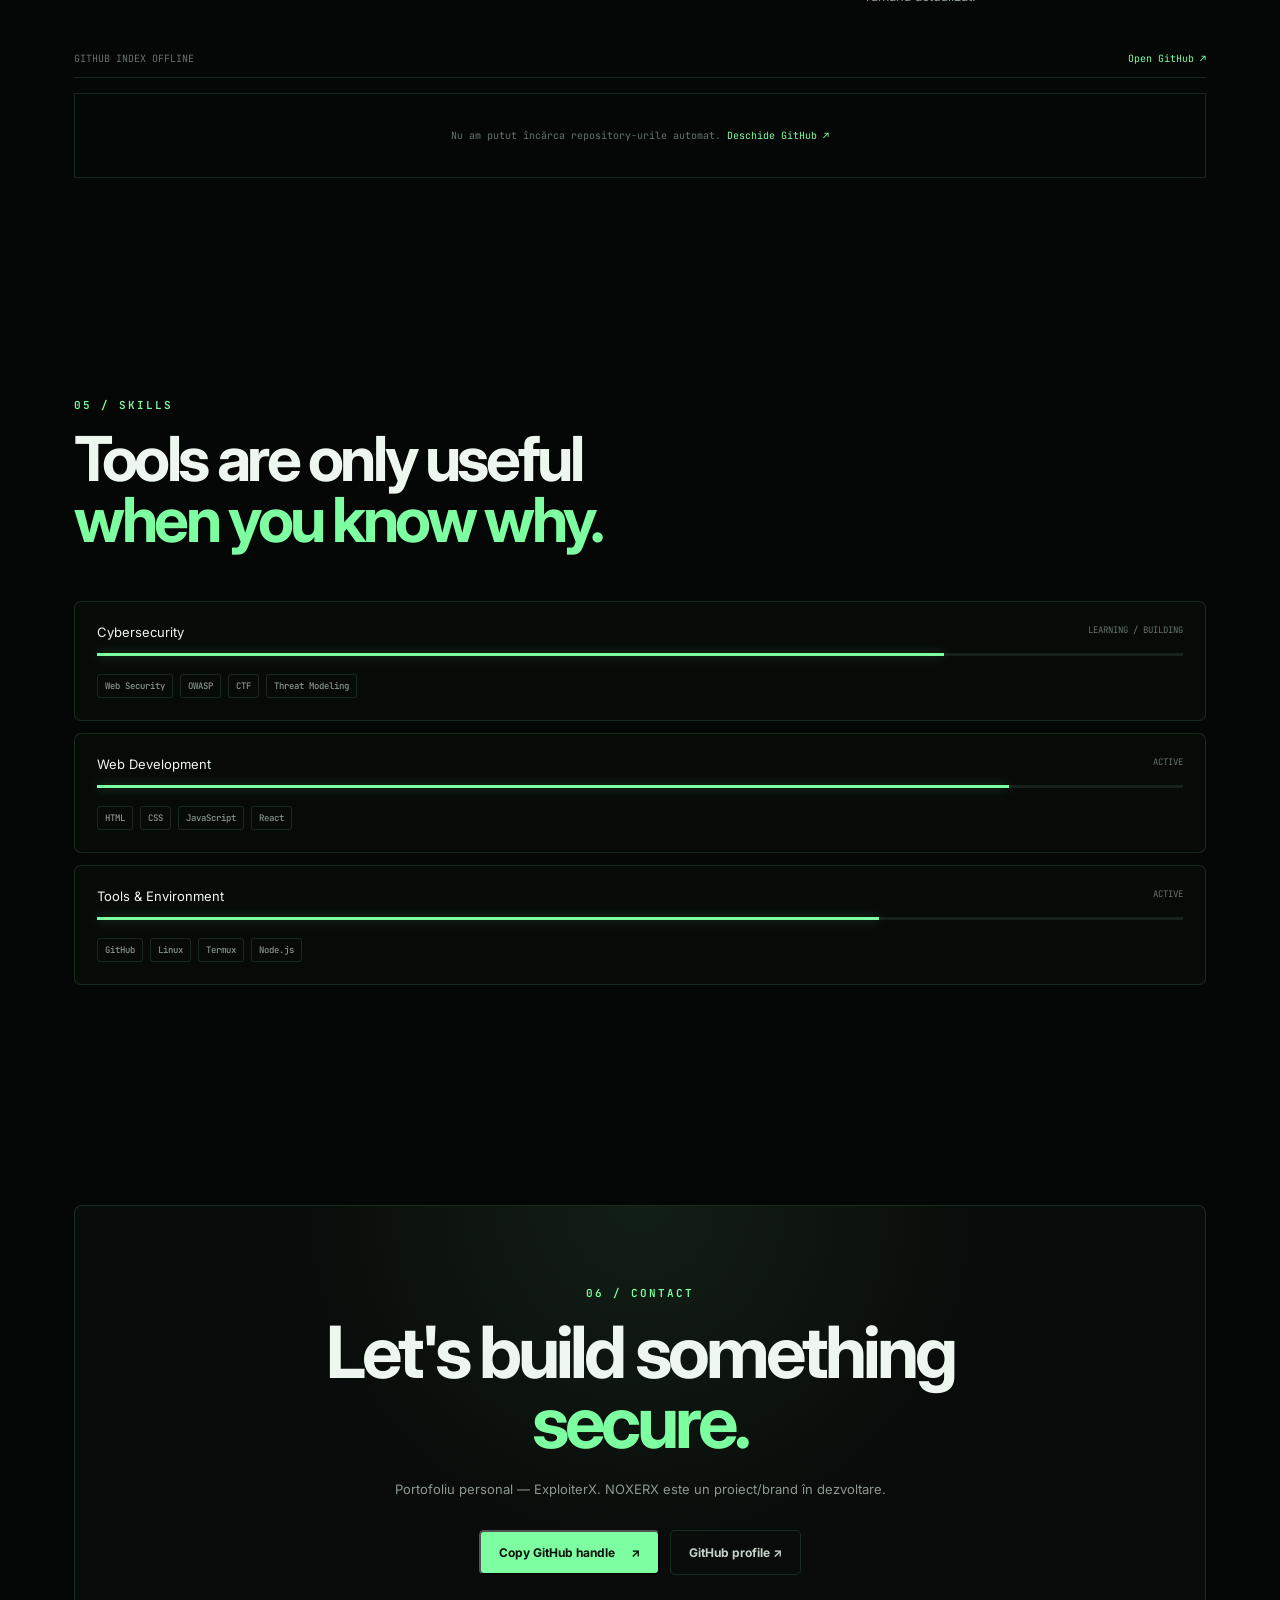
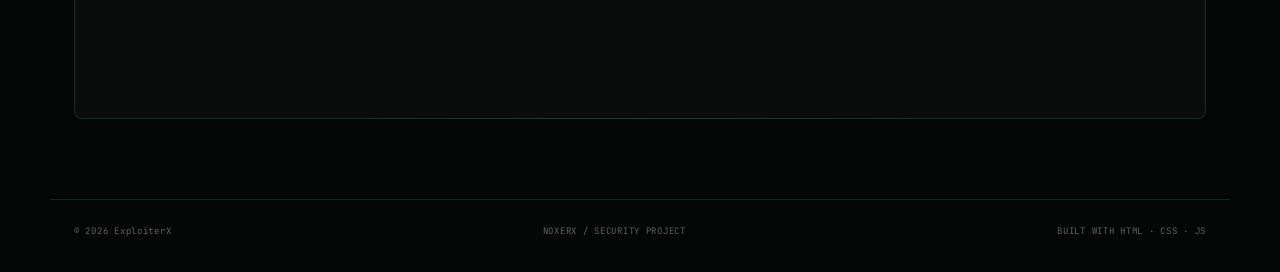
==== commit e3e29fef: "Add files via upload" ====
--- a/index.html
+++ b/index.html
@@ -20,9 +20,10 @@
       <span>Exploiter<span>X</span></span>
     </a>
     <nav>
-      <a href="#about">About</a>
+      <a href="#career">Career</a>
+      <a href="#book">Book</a>
       <a href="#noxerx">NOXERX</a>
-      <a href="#projects">Projects</a>
+      <a href="#repositories">GitHub</a>
       <a href="#skills">Skills</a>
     </nav>
     <a class="nav-btn" href="#contact">Contact <span>↗</span></a>
@@ -72,6 +73,45 @@
       </div>
     </section>
 
+    <section id="career" class="section career">
+      <div class="section-heading reveal">
+        <p class="eyebrow">01 / CAREER PROFILE</p>
+        <h2>Not just a portfolio.<br><span>A trajectory.</span></h2>
+      </div>
+      <div class="career-grid">
+        <div class="career-card career-main reveal">
+          <div class="career-label">CURRENT DIRECTION</div>
+          <h3>Cybersecurity × Development</h3>
+          <p>
+            Construiesc o carieră în cybersecurity prin proiecte practice, dezvoltare web,
+            laboratoare controlate și documentarea lucrurilor pe care le învăț. NOXERX este
+            direcția de brand pe care vreau să o dezvolt în jurul securității.
+          </p>
+          <div class="timeline">
+            <div><span>NOW</span><b>Learning & Building</b><small>Web security · Linux · networking · Python · defensive tooling</small></div>
+            <div><span>NEXT</span><b>Deepen Security Skills</b><small>OWASP · labs · CTFs · reporting · secure development</small></div>
+            <div><span>FUTURE</span><b>NOXERX</b><small>Transformarea proiectelor și experienței într-un brand de securitate</small></div>
+          </div>
+        </div>
+        <div class="career-card reveal delay-1">
+          <div class="career-label">FOCUS AREAS</div>
+          <div class="career-list">
+            <span>01 <b>Application Security</b></span>
+            <span>02 <b>Network Security</b></span>
+            <span>03 <b>Defensive Security</b></span>
+            <span>04 <b>Security Research</b></span>
+            <span>05 <b>Security Education</b></span>
+          </div>
+        </div>
+        <div class="career-card reveal delay-2">
+          <div class="career-label">MY BOOK</div>
+          <h3>Ethical Hacking — De la zero la expert</h3>
+          <p>Ghid educațional creat de ExploiterX: 59 de pagini, 12 părți, 40 de capitole, exerciții, laboratoare și o secțiune dedicată carierei în securitate.</p>
+          <a class="book-mini" href="Ethical_Hacking_-_De_la_zero_la_expert_-_ExploiterX.pdf" download>Download PDF <span>↓</span></a>
+        </div>
+      </div>
+    </section>
+
     <section id="about" class="section about">
       <div class="section-heading reveal">
         <p class="eyebrow">01 / ABOUT</p>
@@ -97,6 +137,29 @@
       </div>
     </section>
 
+    <section id="book" class="section book-section">
+      <div class="book-card reveal">
+        <div class="book-cover-mini">
+          <div class="book-code">0x2F 0x65 0x74 0x68</div>
+          <strong>ETHICAL<br>HACKING</strong>
+          <span>De la zero la expert</span>
+          <small>AUTOR: EXPLOITERX</small>
+          <i>2026</i>
+        </div>
+        <div class="book-info">
+          <p class="eyebrow">02 / PUBLICATION</p>
+          <h2>Ethical Hacking<br><span>De la zero la expert.</span></h2>
+          <p>Prima mea carte educațională de cybersecurity. Documentează drumul de la fundamente digitale și rețele până la web security, blue team, laboratoare și orientarea profesională.</p>
+          <div class="book-metrics"><div><b>59</b><span>pages</span></div><div><b>40</b><span>chapters</span></div><div><b>12</b><span>parts</span></div><div><b>2026</b><span>edition</span></div></div>
+          <div class="book-actions">
+            <a class="btn primary" href="Ethical_Hacking_-_De_la_zero_la_expert_-_ExploiterX.pdf" download>Download book <span>↓</span></a>
+            <a class="btn ghost" href="#career">Read career profile <span>→</span></a>
+          </div>
+          <p class="book-note">Educational material — use cybersecurity knowledge only on systems you own or are explicitly authorized to test.</p>
+        </div>
+      </div>
+    </section>
+
     <section id="noxerx" class="section noxerx">
       <div class="noxerx-panel reveal">
         <div class="noxerx-logo">
@@ -104,7 +167,7 @@
           <div><strong>NOXERX</strong><small>SECURITY PROJECT</small></div>
         </div>
         <div class="noxerx-content">
-          <p class="eyebrow">02 / CURRENT BUILD</p>
+          <p class="eyebrow">03 / CURRENT BUILD</p>
           <h2>NOXERX<span> Security</span></h2>
           <p>
             Un concept de companie/proiect construit în jurul cybersecurity,
@@ -125,7 +188,7 @@
     <section id="projects" class="section">
       <div class="section-heading split reveal">
         <div>
-          <p class="eyebrow">03 / SELECTED WORK</p>
+          <p class="eyebrow">04 / SELECTED WORK</p>
           <h2>Projects in the<br><span>lab.</span></h2>
         </div>
         <p class="section-note">O selecție de proiecte personale, educaționale și experimente de securitate.</p>
@@ -161,9 +224,26 @@
       </div>
     </section>
 
+    <section id="repositories" class="section repos-section">
+      <div class="section-heading split reveal">
+        <div>
+          <p class="eyebrow">05 / GITHUB</p>
+          <h2>Everything<br><span>I build.</span></h2>
+        </div>
+        <p class="section-note">Repository-urile publice ale contului ExploiterX-16gb sunt încărcate automat din GitHub, ca portofoliul să rămână actualizat.</p>
+      </div>
+      <div class="repo-toolbar reveal">
+        <span id="repoCount">Loading repositories...</span>
+        <a href="https://github.com/ExploiterX-16gb?tab=repositories" target="_blank" rel="noopener">Open GitHub ↗</a>
+      </div>
+      <div id="repoGrid" class="repo-grid">
+        <div class="repo-loading">INITIALIZING REPOSITORY INDEX<span>▋</span></div>
+      </div>
+    </section>
+
     <section id="skills" class="section skills-section">
       <div class="section-heading reveal">
-        <p class="eyebrow">04 / SKILLS</p>
+        <p class="eyebrow">05 / SKILLS</p>
         <h2>Tools are only useful<br><span>when you know why.</span></h2>
       </div>
       <div class="skills-layout">
@@ -187,7 +267,7 @@
 
     <section id="contact" class="section contact">
       <div class="contact-box reveal">
-        <p class="eyebrow">05 / CONTACT</p>
+        <p class="eyebrow">06 / CONTACT</p>
         <h2>Let's build something<br><span>secure.</span></h2>
         <p>Portofoliu personal — ExploiterX. NOXERX este un proiect/brand în dezvoltare.</p>
         <div class="contact-actions">
--- a/style.css
+++ b/style.css
@@ -30,3 +30,28 @@
 @keyframes pulse{50%{opacity:.45;box-shadow:0 0 4px var(--accent)}}@keyframes blink{50%{opacity:0}}
 @media(max-width:850px){nav{display:none}.hero{grid-template-columns:1fr;gap:45px;padding-top:65px}.terminal-card{transform:none}.about-grid,.projects-grid{grid-template-columns:1fr}.noxerx-panel{grid-template-columns:1fr}.noxerx-logo{border-right:0;border-bottom:1px solid var(--line)}.split{display:block}.section-note{margin-top:20px}.project-card{min-height:350px}}
 @media(max-width:520px){.navbar{padding:0 16px}.nav-btn{display:none}.section{padding:80px 16px}.hero{padding-top:45px}.hero-actions,.contact-actions{flex-direction:column}.btn{width:100%}.mini-stats{gap:18px}.terminal-body{padding:18px;font-size:10px}.terminal-status{grid-template-columns:1fr}.noxerx-logo,.noxerx-content{padding:32px 24px}.noxerx-content h2{font-size:39px}.feature-list{grid-template-columns:1fr}.contact-box{padding:55px 20px}footer{flex-direction:column;gap:10px}}
+
+/* Career */
+.career-grid{display:grid;grid-template-columns:1.3fr .7fr;gap:14px;margin-top:55px}
+.career-card{border:1px solid var(--line);background:rgba(10,13,11,.72);border-radius:7px;padding:28px;position:relative;overflow:hidden}
+.career-main{grid-row:span 2}.career-label{font:600 9px var(--mono);letter-spacing:.16em;color:#65746a;margin-bottom:18px}
+.career-card h3{font-size:23px;margin-bottom:12px}.career-card p{font-size:13px;line-height:1.8;color:var(--muted)}
+.timeline{margin-top:30px;border-left:1px solid var(--line);padding-left:22px;display:grid;gap:24px}
+.timeline div{position:relative}.timeline div:before{content:"";position:absolute;width:7px;height:7px;border:1px solid var(--accent);background:var(--bg);border-radius:50%;left:-27px;top:4px}
+.timeline span{display:block;color:var(--accent);font:600 9px var(--mono);margin-bottom:5px}.timeline b{display:block;font-size:13px}.timeline small{display:block;color:#69776e;font-size:11px;line-height:1.6;margin-top:4px}
+.career-list{display:grid;gap:13px}.career-list span{display:flex;justify-content:space-between;border-bottom:1px solid var(--line);padding-bottom:11px;color:var(--accent);font:10px var(--mono)}.career-list b{color:#c8d5cc;font:600 11px var(--sans)}
+.book-mini{display:inline-flex;margin-top:20px;color:var(--accent);font:600 10px var(--mono);text-transform:uppercase;letter-spacing:.08em;gap:10px}
+
+/* Book */
+.book-section{padding-top:40px}.book-card{display:grid;grid-template-columns:270px 1fr;gap:50px;align-items:center;border:1px solid rgba(125,255,161,.2);background:radial-gradient(circle at 20% 50%,rgba(125,255,161,.07),transparent 32%),#080c09;border-radius:8px;padding:40px}
+.book-cover-mini{aspect-ratio:3/4;background:#0b1730;border:1px solid rgba(255,255,255,.12);box-shadow:20px 25px 55px rgba(0,0,0,.4);padding:24px;display:flex;flex-direction:column;position:relative;overflow:hidden}
+.book-cover-mini:before,.book-cover-mini:after{content:"";position:absolute;left:0;right:0;height:4px;background:#d92543}.book-cover-mini:before{top:0}.book-cover-mini:after{bottom:0}
+.book-code{font:7px var(--mono);color:#60728d;letter-spacing:.08em}.book-cover-mini strong{font-size:25px;line-height:.95;margin-top:auto}.book-cover-mini>span{font-size:12px;color:#b9c5d5;margin-top:8px}.book-cover-mini small{margin-top:28px;background:#d92543;padding:8px;font:700 8px var(--sans);color:white;text-align:center}.book-cover-mini i{margin-top:auto;text-align:center;font:9px var(--mono);color:#7e8da1}
+.book-info h2{font-size:50px}.book-info>p:not(.eyebrow):not(.book-note){max-width:700px;color:var(--muted);line-height:1.8;font-size:14px;margin-top:20px}.book-metrics{display:flex;gap:28px;margin:28px 0}.book-metrics div{display:flex;flex-direction:column;gap:4px}.book-metrics b{font:700 19px var(--mono);color:var(--accent)}.book-metrics span{font-size:9px;color:#65736a;text-transform:uppercase}.book-actions{display:flex;gap:10px}.book-note{font:9px var(--mono);color:#637168;margin-top:18px}
+
+/* GitHub repositories */
+.repo-toolbar{display:flex;justify-content:space-between;align-items:center;margin-top:45px;border-bottom:1px solid var(--line);padding-bottom:12px;font:10px var(--mono);color:#66746b}.repo-toolbar a{color:var(--accent)}
+.repo-grid{display:grid;grid-template-columns:repeat(3,1fr);gap:12px;margin-top:15px}.repo-card{border:1px solid var(--line);background:rgba(10,13,11,.7);border-radius:6px;padding:20px;min-height:190px;display:flex;flex-direction:column;transition:.25s}.repo-card:hover{border-color:rgba(125,255,161,.35);transform:translateY(-3px);background:#0b100d}.repo-name{display:flex;justify-content:space-between;gap:10px}.repo-name h3{font-size:14px;word-break:break-word}.repo-type{font:8px var(--mono);color:#627068;border:1px solid var(--line);padding:4px 5px;height:max-content}.repo-card p{font-size:11px;line-height:1.6;color:var(--muted);margin:13px 0}.repo-meta{margin-top:auto;display:flex;align-items:center;justify-content:space-between;font:9px var(--mono);color:#718078}.repo-lang{color:var(--accent)}.repo-link{color:var(--accent)}.repo-loading{grid-column:1/-1;border:1px solid var(--line);padding:35px;text-align:center;color:#65746a;font:10px var(--mono)}.repo-loading span{color:var(--accent);animation:blink 1s infinite}
+
+@media(max-width:850px){.career-grid{grid-template-columns:1fr}.career-main{grid-row:auto}.book-card{grid-template-columns:1fr;padding:28px}.book-cover-mini{max-width:240px;margin:auto}.repo-grid{grid-template-columns:1fr 1fr}.book-info h2{font-size:40px}}
+@media(max-width:520px){.repo-grid{grid-template-columns:1fr}.repo-toolbar{align-items:flex-start;gap:10px;flex-direction:column}.book-metrics{gap:16px;flex-wrap:wrap}.book-actions{flex-direction:column}.book-actions .btn{width:100%}}
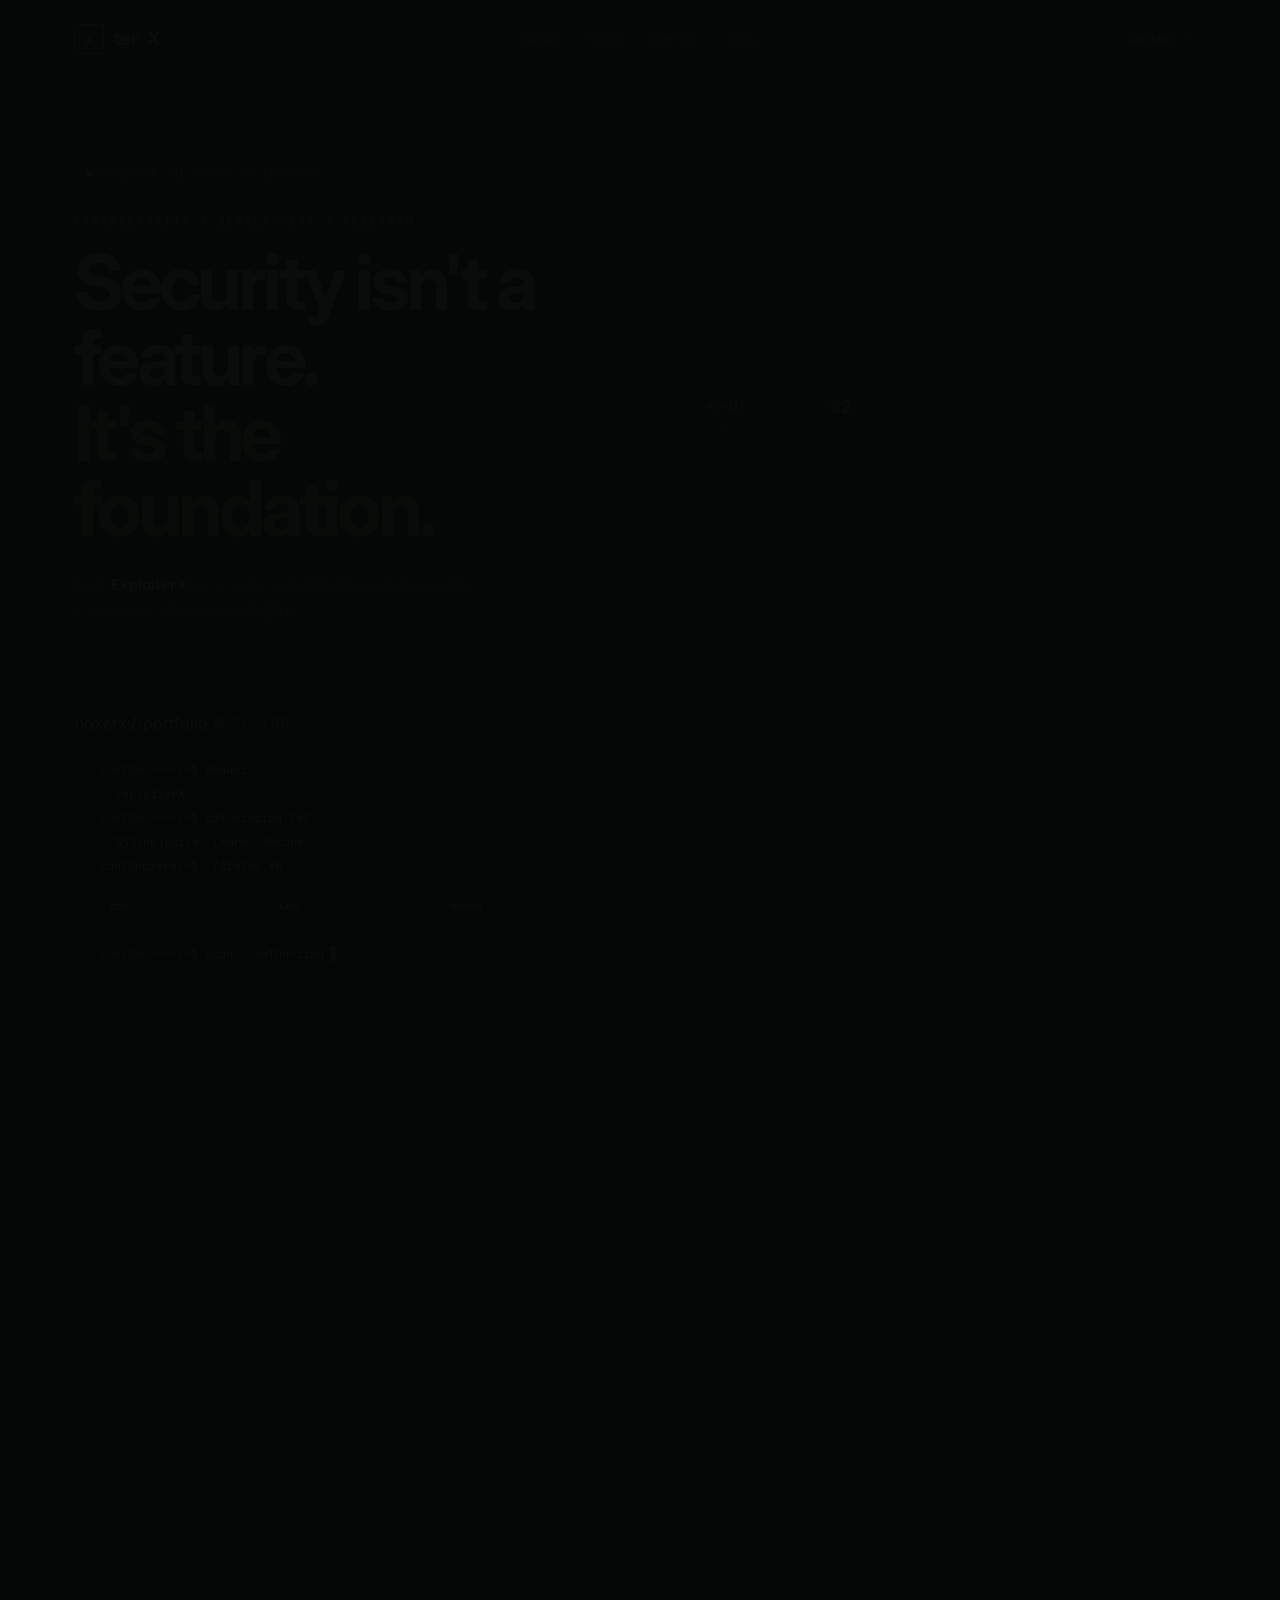
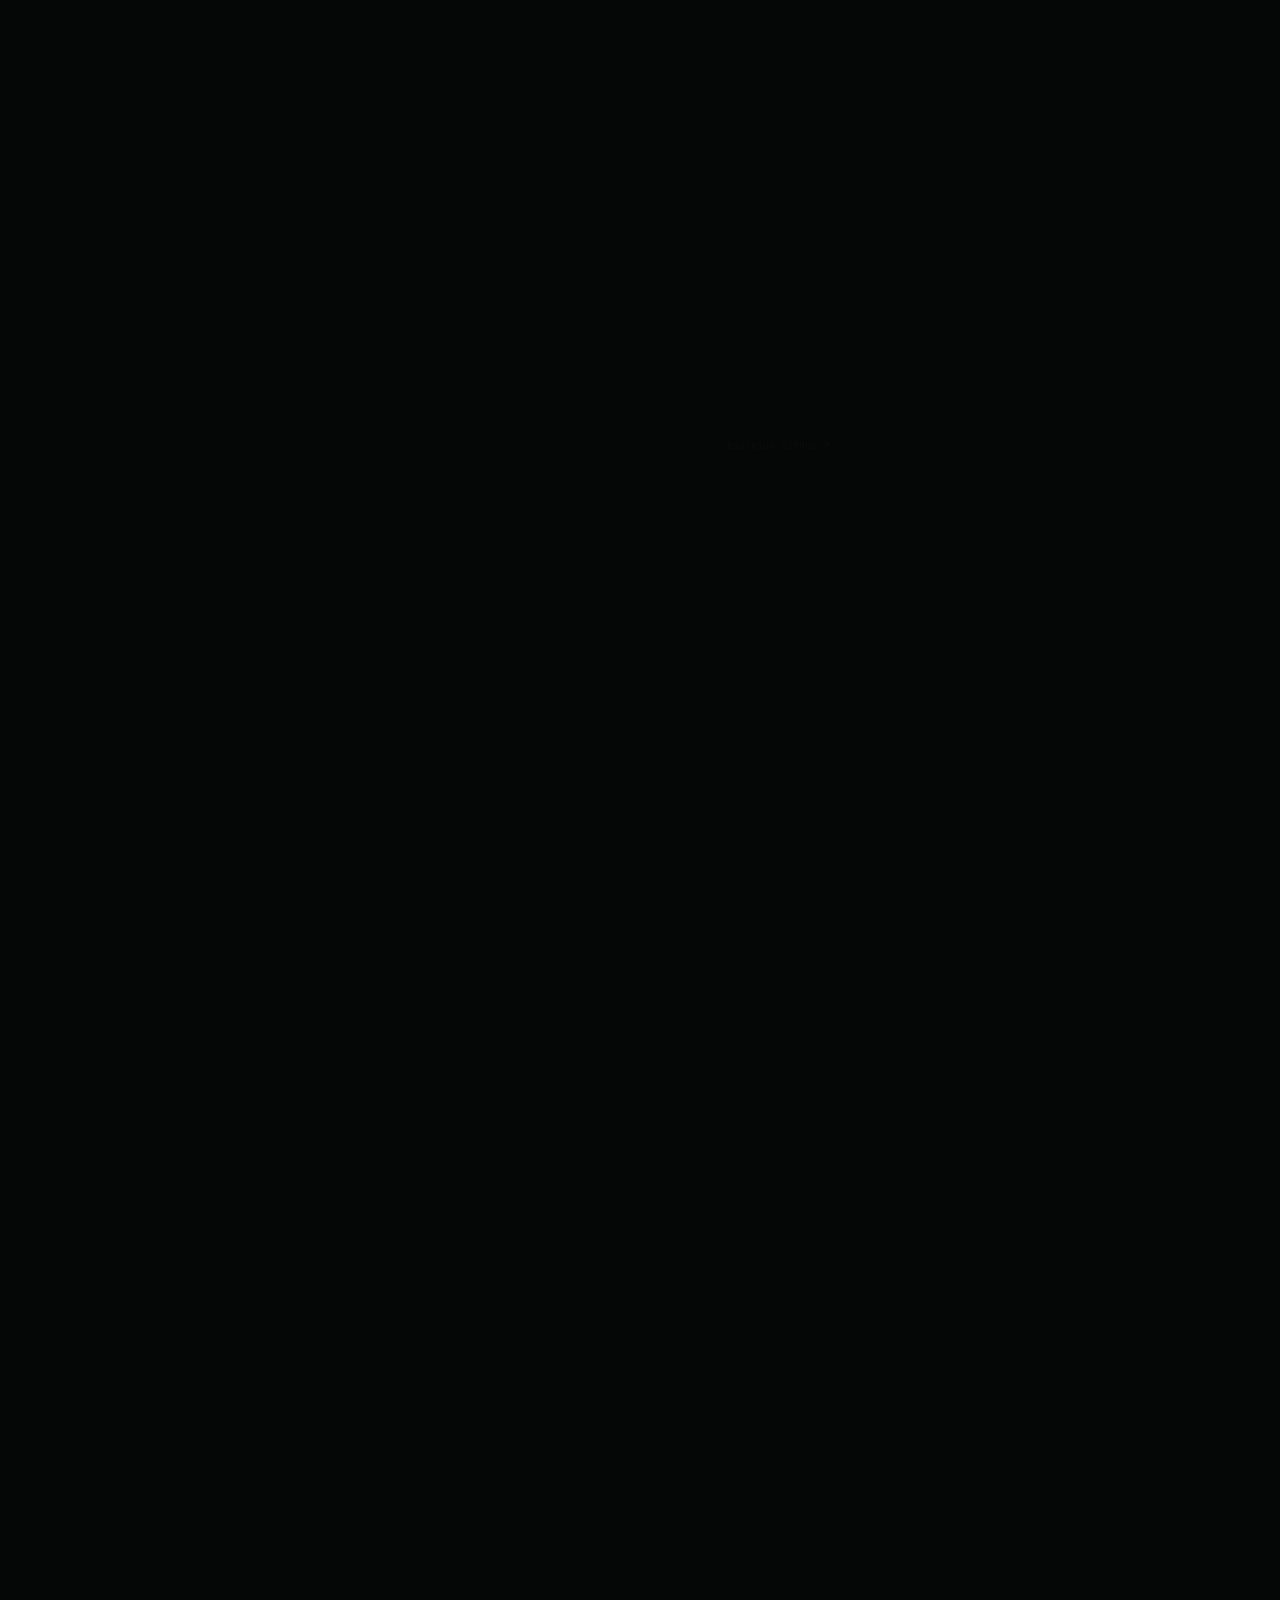
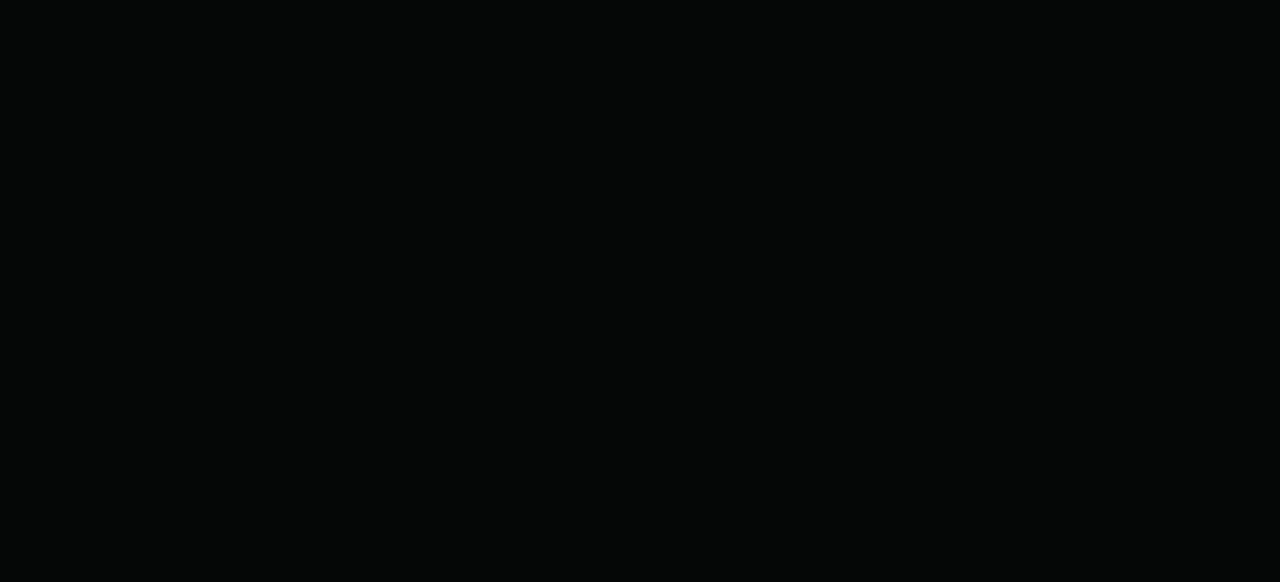
==== commit e46e1e0d: "Fix HTML structure and update title Updated title and fixed HTML structure issues in index.html." ====
--- a/index.html
+++ b/index.html
@@ -4,25 +4,25 @@
   <meta charset="UTF-8">
   <meta name="viewport" content="width=device-width, initial-scale=1.0">
   <meta name="description" content="ExploiterX — cybersecurity portfolio and NOXERX project.">
-  <title>ExploiterX | NOXERX Security</title>
+  <title>Exp NOXERX Security</title>
   <link rel="preconnect" href="https://fonts.googleapis.com">
   <link rel="preconnect" href="https://fonts.gstatic.com" crossorigin>
   <link href="https://fonts.googleapis.com/css2?family=Inter:wght@400;500;600;700;800&family=JetBrains+Mono:wght@400;500;600;700&display=swap" rel="stylesheet">
   <link rel="stylesheet" href="style.css">
 </head>
-<body>
+<body
   <div class="noise"></div>
-  <div class="grid-bg"></div>
+  <div cd-bg"></div>
 
   <header class="navbar">
     <a class="brand" href="#home" aria-label="ExploiterX home">
       <span class="brand-mark">X</span>
-      <span>Exploiter<span>X</span></span>
+  ter<span>X</span></span>
     </a>
     <nav>
       <a href="#career">Career</a>
       <a href="#book">Book</a>
-      <a href="#noxerx">NOXERX</a>
+      <a href="#noxer
       <a href="#repositories">GitHub</a>
       <a href="#skills">Skills</a>
     </nav>
@@ -37,22 +37,17 @@
         <h1>Security isn't a feature.<br><span>It's the foundation.</span></h1>
         <p class="hero-text">
           Sunt <strong>ExploiterX</strong>, un creator orientat spre cybersecurity,
-          dezvoltare web și proiecte de securitate. Construiesc, învăț și testez
-          în medii autorizate — cu accent pe securitate reală și practică.
-        </p>
-        <div class="hero-actions">
-          <a class="btn primary" href="#projects">Explore projects <span>→</span></a>
-          <a class="btn ghost" href="#noxerx">Discover NOXERX</a>
+    ="#noxerx">Discover NOXERX</a>
         </div>
         <div class="mini-stats">
-          <div><strong>01</strong><span>Cybersecurity</span></div>
+          <div><>01</strong><span>Cybersecurity</span></div>
           <div><strong>02</strong><span>Web Development</span></div>
-          <div><strong>03</strong><span>Security Research</span></div>
-        </div>
+          </strong><ecurity Research</span></div>
+    
       </div>
 
       <div class="terminal-card reveal delay-1">
-        <div class="terminal-top">
+        <div class="tinal-top">
           <div class="traffic"><i></i><i></i><i></i></div>
           <span>noxerx://portfolio</span>
           <span class="terminal-lock">● SECURE</span>
@@ -61,8 +56,8 @@
           <p><span class="prompt">root@noxerx</span>:<span class="path">~</span>$ whoami</p>
           <p class="output">ExploiterX</p>
           <p><span class="prompt">root@noxerx</span>:<span class="path">~</span>$ cat mission.txt</p>
-          <p class="output">Build. Learn. Secure.</p>
-          <p><span class="prompt">root@noxerx</span>:<span class="path">~</span>$ ./status.sh</p>
+          <p class="output">Bj3jnejeuild. Learn. Secure.</p>
+          <p><span class="prohhsjsjwqjhqowklwlemdlmpt">root@noxerx</span>:<span class="path">~</span>$ ./status.sh</p>
           <div class="terminal-status">
             <span><b>CORE</b> ONLINE</span>
             <span><b>LABS</b> ACTIVE</span>
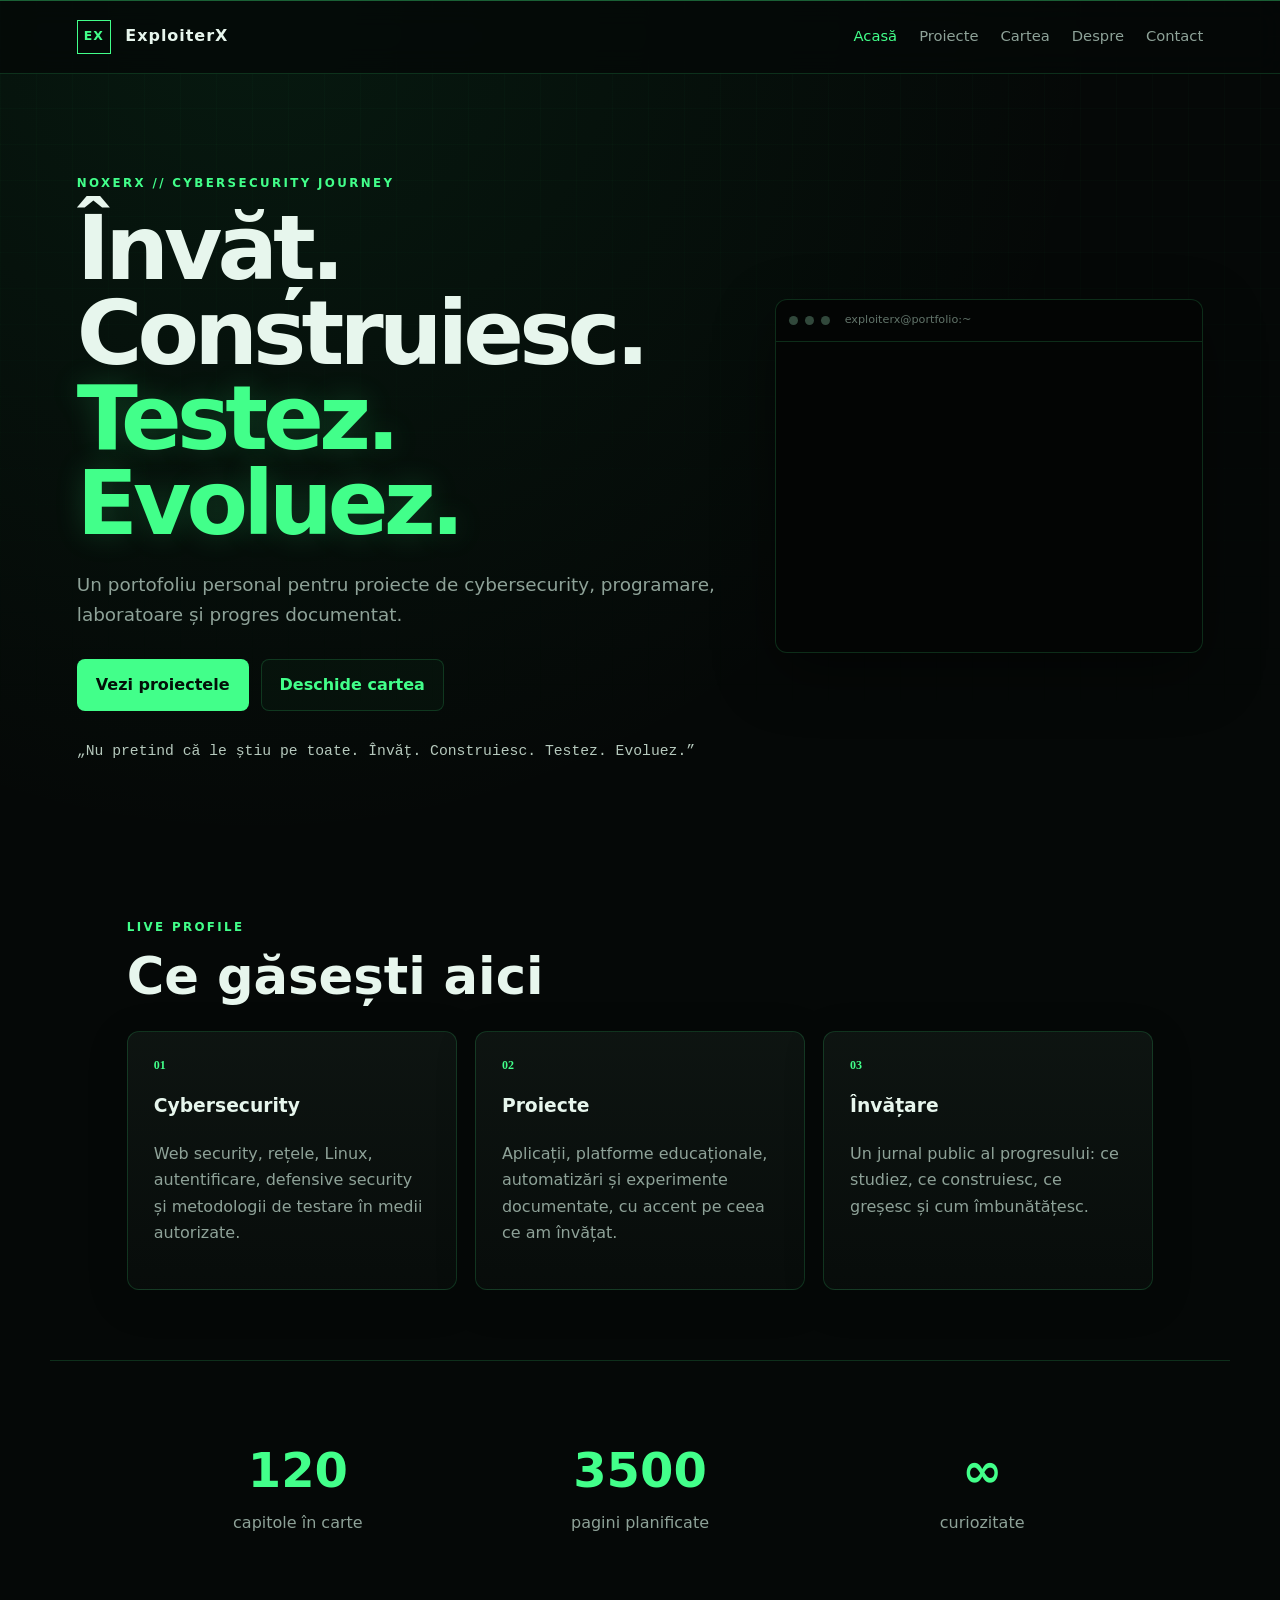
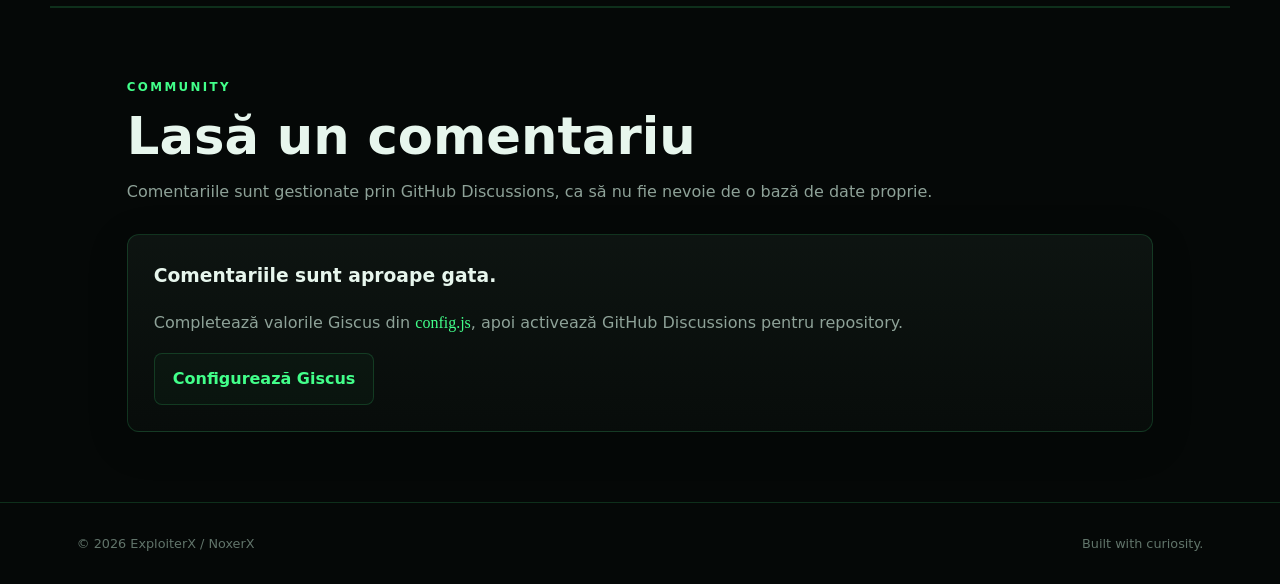
==== commit 47acf9a5: "Add files via upload" ====
--- a/index.html
+++ b/index.html
@@ -1,286 +1,77 @@
-<!DOCTYPE html>
+<!doctype html>
 <html lang="ro">
 <head>
-  <meta charset="UTF-8">
-  <meta name="viewport" content="width=device-width, initial-scale=1.0">
-  <meta name="description" content="ExploiterX — cybersecurity portfolio and NOXERX project.">
-  <title>Exp NOXERX Security</title>
-  <link rel="preconnect" href="https://fonts.googleapis.com">
-  <link rel="preconnect" href="https://fonts.gstatic.com" crossorigin>
-  <link href="https://fonts.googleapis.com/css2?family=Inter:wght@400;500;600;700;800&family=JetBrains+Mono:wght@400;500;600;700&display=swap" rel="stylesheet">
+  <meta charset="utf-8">
+  <meta name="viewport" content="width=device-width, initial-scale=1">
+  <meta name="description" content="ExploiterX / NoxerX — portofoliu de cybersecurity, proiecte, laboratoare și învățare.">
+  <title>ExploiterX | Cybersecurity Portfolio</title>
   <link rel="stylesheet" href="style.css">
 </head>
-<body
-  <div class="noise"></div>
-  <div cd-bg"></div>
-
-  <header class="navbar">
-    <a class="brand" href="#home" aria-label="ExploiterX home">
-      <span class="brand-mark">X</span>
-  ter<span>X</span></span>
-    </a>
+<body>
+  <div class="scanline"></div>
+  <header class="nav">
+    <a class="brand" href="index.html"><span>EX</span> ExploiterX</a>
+    <button class="nav-toggle" aria-label="Deschide meniul">☰</button>
     <nav>
-      <a href="#career">Career</a>
-      <a href="#book">Book</a>
-      <a href="#noxer
-      <a href="#repositories">GitHub</a>
-      <a href="#skills">Skills</a>
+      <a class="active" href="index.html">Acasă</a>
+      <a href="projects.html">Proiecte</a>
+      <a href="book.html">Cartea</a>
+      <a href="about.html">Despre</a>
+      <a href="contact.html">Contact</a>
     </nav>
-    <a class="nav-btn" href="#contact">Contact <span>↗</span></a>
   </header>
 
-  <main id="home">
-    <section class="hero section">
-      <div class="hero-copy reveal">
-        <div class="status"><span class="pulse"></span> BUILDING THE FUTURE OF SECURITY</div>
-        <p class="eyebrow">CYBERSECURITY / DEVELOPMENT / RESEARCH</p>
-        <h1>Security isn't a feature.<br><span>It's the foundation.</span></h1>
-        <p class="hero-text">
-          Sunt <strong>ExploiterX</strong>, un creator orientat spre cybersecurity,
-    ="#noxerx">Discover NOXERX</a>
+  <main>
+    <section class="hero">
+      <div class="hero-grid">
+        <div>
+          <p class="eyebrow">NOXERX // CYBERSECURITY JOURNEY</p>
+          <h1>Învăț. Construiesc.<br><span>Testez. Evoluez.</span></h1>
+          <p class="lead">Un portofoliu personal pentru proiecte de cybersecurity, programare, laboratoare și progres documentat.</p>
+          <div class="actions">
+            <a class="btn primary" href="projects.html">Vezi proiectele</a>
+            <a class="btn ghost" href="book.html">Deschide cartea</a>
+          </div>
+          <p class="signature">„Nu pretind că le știu pe toate. Învăț. Construiesc. Testez. Evoluez.”</p>
         </div>
-        <div class="mini-stats">
-          <div><>01</strong><span>Cybersecurity</span></div>
-          <div><strong>02</strong><span>Web Development</span></div>
-          </strong><ecurity Research</span></div>
-    
-      </div>
-
-      <div class="terminal-card reveal delay-1">
-        <div class="tinal-top">
-          <div class="traffic"><i></i><i></i><i></i></div>
-          <span>noxerx://portfolio</span>
-          <span class="terminal-lock">● SECURE</span>
-        </div>
-        <div class="terminal-body">
-          <p><span class="prompt">root@noxerx</span>:<span class="path">~</span>$ whoami</p>
-          <p class="output">ExploiterX</p>
-          <p><span class="prompt">root@noxerx</span>:<span class="path">~</span>$ cat mission.txt</p>
-          <p class="output">Bj3jnejeuild. Learn. Secure.</p>
-          <p><span class="prohhsjsjwqjhqowklwlemdlmpt">root@noxerx</span>:<span class="path">~</span>$ ./status.sh</p>
-          <div class="terminal-status">
-            <span><b>CORE</b> ONLINE</span>
-            <span><b>LABS</b> ACTIVE</span>
-            <span><b>DEFENSE</b> READY</span>
-          </div>
-          <p class="typing-line"><span class="prompt">root@noxerx</span>:<span class="path">~</span>$ <span id="typing"></span><span class="cursor">▋</span></p>
+        <div class="terminal-card">
+          <div class="terminal-top"><i></i><i></i><i></i><span>exploiterx@portfolio:~</span></div>
+          <pre id="terminalText"></pre>
         </div>
       </div>
     </section>
 
-    <section id="career" class="section career">
-      <div class="section-heading reveal">
-        <p class="eyebrow">01 / CAREER PROFILE</p>
-        <h2>Not just a portfolio.<br><span>A trajectory.</span></h2>
+    <section class="section">
+      <div class="section-head">
+        <p class="eyebrow">LIVE PROFILE</p>
+        <h2>Ce găsești aici</h2>
       </div>
-      <div class="career-grid">
-        <div class="career-card career-main reveal">
-          <div class="career-label">CURRENT DIRECTION</div>
-          <h3>Cybersecurity × Development</h3>
-          <p>
-            Construiesc o carieră în cybersecurity prin proiecte practice, dezvoltare web,
-            laboratoare controlate și documentarea lucrurilor pe care le învăț. NOXERX este
-            direcția de brand pe care vreau să o dezvolt în jurul securității.
-          </p>
-          <div class="timeline">
-            <div><span>NOW</span><b>Learning & Building</b><small>Web security · Linux · networking · Python · defensive tooling</small></div>
-            <div><span>NEXT</span><b>Deepen Security Skills</b><small>OWASP · labs · CTFs · reporting · secure development</small></div>
-            <div><span>FUTURE</span><b>NOXERX</b><small>Transformarea proiectelor și experienței într-un brand de securitate</small></div>
-          </div>
-        </div>
-        <div class="career-card reveal delay-1">
-          <div class="career-label">FOCUS AREAS</div>
-          <div class="career-list">
-            <span>01 <b>Application Security</b></span>
-            <span>02 <b>Network Security</b></span>
-            <span>03 <b>Defensive Security</b></span>
-            <span>04 <b>Security Research</b></span>
-            <span>05 <b>Security Education</b></span>
-          </div>
-        </div>
-        <div class="career-card reveal delay-2">
-          <div class="career-label">MY BOOK</div>
-          <h3>Ethical Hacking — De la zero la expert</h3>
-          <p>Ghid educațional creat de ExploiterX: 59 de pagini, 12 părți, 40 de capitole, exerciții, laboratoare și o secțiune dedicată carierei în securitate.</p>
-          <a class="book-mini" href="Ethical_Hacking_-_De_la_zero_la_expert_-_ExploiterX.pdf" download>Download PDF <span>↓</span></a>
-        </div>
+      <div class="cards three">
+        <article class="card"><div class="icon">01</div><h3>Cybersecurity</h3><p>Web security, rețele, Linux, autentificare, defensive security și metodologii de testare în medii autorizate.</p></article>
+        <article class="card"><div class="icon">02</div><h3>Proiecte</h3><p>Aplicații, platforme educaționale, automatizări și experimente documentate, cu accent pe ceea ce am învățat.</p></article>
+        <article class="card"><div class="icon">03</div><h3>Învățare</h3><p>Un jurnal public al progresului: ce studiez, ce construiesc, ce greșesc și cum îmbunătățesc.</p></article>
       </div>
     </section>
 
-    <section id="about" class="section about">
-      <div class="section-heading reveal">
-        <p class="eyebrow">01 / ABOUT</p>
-        <h2>Building skills that<br><span>hold up under pressure.</span></h2>
-      </div>
-      <div class="about-grid">
-        <div class="about-card large reveal">
-          <div class="icon">⌁</div>
-          <h3>Security-minded development</h3>
-          <p>Îmi place să înțeleg cum funcționează aplicațiile și unde pot apărea probleme de securitate, apoi să transform aceste lecții în proiecte defensive și laboratoare controlate.</p>
-          <div class="tag-row"><span>WEB</span><span>APPSEC</span><span>LABS</span></div>
-        </div>
-        <div class="about-card reveal delay-1">
-          <div class="icon">⌘</div>
-          <h3>Learn by building</h3>
-          <p>Proiectele sunt centrul portofoliului: fiecare experiment documentează ce am învățat și ce pot construi.</p>
-        </div>
-        <div class="about-card reveal delay-2">
-          <div class="icon">◈</div>
-          <h3>Ethical by design</h3>
-          <p>Testarea de securitate se face doar cu permisiune, în CTF-uri, laboratoare sau sisteme pentru care există autorizare.</p>
-        </div>
-      </div>
+    <section class="section stats">
+      <div><strong>120</strong><span>capitole în carte</span></div>
+      <div><strong>3500</strong><span>pagini planificate</span></div>
+      <div><strong>∞</strong><span>curiozitate</span></div>
     </section>
 
-    <section id="book" class="section book-section">
-      <div class="book-card reveal">
-        <div class="book-cover-mini">
-          <div class="book-code">0x2F 0x65 0x74 0x68</div>
-          <strong>ETHICAL<br>HACKING</strong>
-          <span>De la zero la expert</span>
-          <small>AUTOR: EXPLOITERX</small>
-          <i>2026</i>
-        </div>
-        <div class="book-info">
-          <p class="eyebrow">02 / PUBLICATION</p>
-          <h2>Ethical Hacking<br><span>De la zero la expert.</span></h2>
-          <p>Prima mea carte educațională de cybersecurity. Documentează drumul de la fundamente digitale și rețele până la web security, blue team, laboratoare și orientarea profesională.</p>
-          <div class="book-metrics"><div><b>59</b><span>pages</span></div><div><b>40</b><span>chapters</span></div><div><b>12</b><span>parts</span></div><div><b>2026</b><span>edition</span></div></div>
-          <div class="book-actions">
-            <a class="btn primary" href="Ethical_Hacking_-_De_la_zero_la_expert_-_ExploiterX.pdf" download>Download book <span>↓</span></a>
-            <a class="btn ghost" href="#career">Read career profile <span>→</span></a>
-          </div>
-          <p class="book-note">Educational material — use cybersecurity knowledge only on systems you own or are explicitly authorized to test.</p>
-        </div>
+    <section class="section comments-section">
+      <div class="section-head">
+        <p class="eyebrow">COMMUNITY</p>
+        <h2>Lasă un comentariu</h2>
+        <p>Comentariile sunt gestionate prin GitHub Discussions, ca să nu fie nevoie de o bază de date proprie.</p>
       </div>
-    </section>
-
-    <section id="noxerx" class="section noxerx">
-      <div class="noxerx-panel reveal">
-        <div class="noxerx-logo">
-          <span class="nx-symbol">N</span>
-          <div><strong>NOXERX</strong><small>SECURITY PROJECT</small></div>
-        </div>
-        <div class="noxerx-content">
-          <p class="eyebrow">03 / CURRENT BUILD</p>
-          <h2>NOXERX<span> Security</span></h2>
-          <p>
-            Un concept de companie/proiect construit în jurul cybersecurity,
-            security research și dezvoltării de instrumente defensive.
-            NOXERX este direcția în care vreau să transform pasiunea pentru
-            securitate într-un brand tehnic serios.
-          </p>
-          <div class="feature-list">
-            <div><span>01</span> Web Security Research</div>
-            <div><span>02</span> Defensive Tooling</div>
-            <div><span>03</span> Security Education</div>
-            <div><span>04</span> Future Security Services</div>
-          </div>
-        </div>
-      </div>
-    </section>
-
-    <section id="projects" class="section">
-      <div class="section-heading split reveal">
-        <div>
-          <p class="eyebrow">04 / SELECTED WORK</p>
-          <h2>Projects in the<br><span>lab.</span></h2>
-        </div>
-        <p class="section-note">O selecție de proiecte personale, educaționale și experimente de securitate.</p>
-      </div>
-
-      <div class="projects-grid">
-        <article class="project-card featured reveal">
-          <div class="project-top"><span class="project-number">01</span><span class="project-type">WEB / EDUCATION</span></div>
-          <div class="project-icon">⌬</div>
-          <h3>Hacking în Română</h3>
-          <p>Platformă educațională pentru învățarea conceptelor de cybersecurity: CIA Triad, MFA, XSS, SQL injection și laboratoare controlate.</p>
-          <div class="tag-row"><span>HTML</span><span>CSS</span><span>JS</span><span>SECURITY</span></div>
-          <a href="#" class="project-link" data-demo="Hacking în Română">View project ↗</a>
-        </article>
-
-        <article class="project-card reveal delay-1">
-          <div class="project-top"><span class="project-number">02</span><span class="project-type">DEFENSE</span></div>
-          <div class="project-icon">◉</div>
-          <h3>NOXERX Firewall</h3>
-          <p>Concept de firewall și monitorizare pentru învățarea principiilor de filtrare, logging și apărare a infrastructurii.</p>
-          <div class="tag-row"><span>NETWORK</span><span>DEFENSE</span><span>LOGGING</span></div>
-          <a href="#" class="project-link" data-demo="NOXERX Firewall">View project ↗</a>
-        </article>
-
-        <article class="project-card reveal delay-2">
-          <div class="project-top"><span class="project-number">03</span><span class="project-type">FULL STACK</span></div>
-          <div class="project-icon">◇</div>
-          <h3>BIXI</h3>
-          <p>Concept de aplicație socială cu autentificare, roluri, backend și interacțiuni în timp real.</p>
-          <div class="tag-row"><span>REACT</span><span>NODE</span><span>POSTGRES</span></div>
-          <a href="#" class="project-link" data-demo="BIXI">View project ↗</a>
-        </article>
-      </div>
-    </section>
-
-    <section id="repositories" class="section repos-section">
-      <div class="section-heading split reveal">
-        <div>
-          <p class="eyebrow">05 / GITHUB</p>
-          <h2>Everything<br><span>I build.</span></h2>
-        </div>
-        <p class="section-note">Repository-urile publice ale contului ExploiterX-16gb sunt încărcate automat din GitHub, ca portofoliul să rămână actualizat.</p>
-      </div>
-      <div class="repo-toolbar reveal">
-        <span id="repoCount">Loading repositories...</span>
-        <a href="https://github.com/ExploiterX-16gb?tab=repositories" target="_blank" rel="noopener">Open GitHub ↗</a>
-      </div>
-      <div id="repoGrid" class="repo-grid">
-        <div class="repo-loading">INITIALIZING REPOSITORY INDEX<span>▋</span></div>
-      </div>
-    </section>
-
-    <section id="skills" class="section skills-section">
-      <div class="section-heading reveal">
-        <p class="eyebrow">05 / SKILLS</p>
-        <h2>Tools are only useful<br><span>when you know why.</span></h2>
-      </div>
-      <div class="skills-layout">
-        <div class="skill-card reveal">
-          <div class="skill-head"><span>Cybersecurity</span><b>LEARNING / BUILDING</b></div>
-          <div class="meter"><span style="width: 78%"></span></div>
-          <div class="skill-tags"><span>Web Security</span><span>OWASP</span><span>CTF</span><span>Threat Modeling</span></div>
-        </div>
-        <div class="skill-card reveal delay-1">
-          <div class="skill-head"><span>Web Development</span><b>ACTIVE</b></div>
-          <div class="meter"><span style="width: 84%"></span></div>
-          <div class="skill-tags"><span>HTML</span><span>CSS</span><span>JavaScript</span><span>React</span></div>
-        </div>
-        <div class="skill-card reveal delay-2">
-          <div class="skill-head"><span>Tools & Environment</span><b>ACTIVE</b></div>
-          <div class="meter"><span style="width: 72%"></span></div>
-          <div class="skill-tags"><span>GitHub</span><span>Linux</span><span>Termux</span><span>Node.js</span></div>
-        </div>
-      </div>
-    </section>
-
-    <section id="contact" class="section contact">
-      <div class="contact-box reveal">
-        <p class="eyebrow">06 / CONTACT</p>
-        <h2>Let's build something<br><span>secure.</span></h2>
-        <p>Portofoliu personal — ExploiterX. NOXERX este un proiect/brand în dezvoltare.</p>
-        <div class="contact-actions">
-          <button class="btn primary" id="copyHandle">Copy GitHub handle <span>↗</span></button>
-          <a class="btn ghost" href="https://github.com/ExploiterX-16gb" target="_blank" rel="noopener">GitHub profile ↗</a>
-        </div>
-        <p class="copy-message" id="copyMessage"></p>
-      </div>
+      <div class="giscus"></div>
     </section>
   </main>
 
-  <footer>
-    <span>© <span id="year"></span> ExploiterX</span>
-    <span>NOXERX / SECURITY PROJECT</span>
-    <span>BUILT WITH HTML · CSS · JS</span>
-  </footer>
-
-  <div class="toast" id="toast"></div>
+  <footer><span>© 2026 ExploiterX / NoxerX</span><span>Built with curiosity.</span></footer>
+  <script src="config.js"></script>
+  <script src="comments.js"></script>
   <script src="script.js"></script>
 </body>
 </html>
--- a/style.css
+++ b/style.css
@@ -1,57 +1,27 @@
-*{box-sizing:border-box;margin:0;padding:0}
-:root{--bg:#050706;--panel:#0a0d0b;--panel2:#0d110f;--text:#edf7ef;--muted:#8b9990;--line:rgba(128,255,167,.13);--accent:#7dffa1;--accent2:#38d96c;--mono:"JetBrains Mono",monospace;--sans:"Inter",sans-serif}
-html{scroll-behavior:smooth}
-body{background:var(--bg);color:var(--text);font-family:var(--sans);overflow-x:hidden}
-a{color:inherit;text-decoration:none}
-button{font:inherit}
-.noise{position:fixed;inset:0;pointer-events:none;z-index:20;opacity:.025;background-image:url("data:image/svg+xml,%3Csvg viewBox='0 0 180 180' xmlns='http://www.w3.org/2000/svg'%3E%3Cfilter id='n'%3E%3CfeTurbulence type='fractalNoise' baseFrequency='.9' numOctaves='4' stitchTiles='stitch'/%3E%3C/filter%3E%3Crect width='100%25' height='100%25' filter='url(%23n)'/%3E%3C/svg%3E")}
-.grid-bg{position:fixed;inset:0;pointer-events:none;background-image:linear-gradient(rgba(125,255,161,.035) 1px,transparent 1px),linear-gradient(90deg,rgba(125,255,161,.035) 1px,transparent 1px);background-size:55px 55px;mask-image:linear-gradient(to bottom,black,transparent 85%);z-index:-1}
-.navbar{height:78px;max-width:1180px;margin:auto;display:flex;align-items:center;justify-content:space-between;padding:0 24px;border-bottom:1px solid var(--line)}
-.brand{display:flex;align-items:center;gap:10px;font-weight:800;letter-spacing:-.04em;font-size:18px}.brand span:last-child span{color:var(--accent)}
-.brand-mark{width:30px;height:30px;display:grid;place-items:center;border:1px solid var(--accent);color:var(--accent);font-family:var(--mono);font-size:14px;box-shadow:0 0 18px rgba(125,255,161,.12)}
-nav{display:flex;gap:30px;color:#aab6ae;font-size:13px}nav a{transition:.2s}nav a:hover{color:var(--accent)}
-.nav-btn{font-family:var(--mono);font-size:12px;border:1px solid var(--line);padding:10px 14px;border-radius:5px}.nav-btn span{color:var(--accent)}
-.section{max-width:1180px;margin:auto;padding:110px 24px}.hero{min-height:calc(100vh - 78px);display:grid;grid-template-columns:1.05fr .95fr;gap:80px;align-items:center;padding-top:80px}
-.status{display:inline-flex;align-items:center;gap:9px;border:1px solid var(--line);background:rgba(125,255,161,.035);padding:8px 11px;border-radius:4px;font:500 10px var(--mono);letter-spacing:.1em;color:#a9b8af;margin-bottom:25px}.pulse{width:7px;height:7px;background:var(--accent);border-radius:50%;box-shadow:0 0 13px var(--accent);animation:pulse 1.6s infinite}
-.eyebrow{font:600 11px var(--mono);letter-spacing:.18em;color:var(--accent);margin-bottom:17px}
-h1,h2{letter-spacing:-.055em;line-height:.98}h1{font-size:clamp(44px,6vw,78px);max-width:760px}h1 span,h2 span{color:var(--accent)}
-.hero-text{max-width:650px;color:var(--muted);line-height:1.8;margin-top:25px;font-size:15px}.hero-text strong{color:#dce9df}
-.hero-actions{display:flex;gap:12px;margin-top:30px}.btn{display:inline-flex;align-items:center;justify-content:center;gap:16px;border-radius:5px;padding:13px 18px;font-size:12px;font-weight:700;cursor:pointer;transition:.25s}.btn.primary{background:var(--accent);color:#061009}.btn.primary:hover{box-shadow:0 0 28px rgba(125,255,161,.18);transform:translateY(-2px)}.btn.ghost{border:1px solid var(--line);color:#c5d1c9}.btn.ghost:hover{border-color:rgba(125,255,161,.4);color:var(--accent)}
-.mini-stats{display:flex;gap:30px;margin-top:48px}.mini-stats div{display:flex;flex-direction:column;gap:6px}.mini-stats strong{font:700 18px var(--mono);color:var(--accent)}.mini-stats span{font-size:10px;text-transform:uppercase;color:#68756d;letter-spacing:.1em}
-.terminal-card{background:linear-gradient(145deg,#0d120f,#070a08);border:1px solid rgba(125,255,161,.18);border-radius:8px;box-shadow:0 30px 90px rgba(0,0,0,.35),0 0 80px rgba(125,255,161,.045);overflow:hidden;transform:perspective(900px) rotateY(-4deg)}.terminal-top{height:45px;display:flex;align-items:center;gap:12px;padding:0 15px;border-bottom:1px solid var(--line);font:10px var(--mono);color:#657169}.traffic{display:flex;gap:6px}.traffic i{width:7px;height:7px;border-radius:50%;background:#3b463f}.terminal-lock{margin-left:auto;color:#6e8876}.terminal-body{padding:25px;font:12px/2 var(--mono);min-height:390px}.prompt{color:#a1b0a7}.path{color:var(--accent)}.output{color:#d5e5d9;padding-left:15px}.terminal-status{display:grid;grid-template-columns:repeat(3,1fr);gap:8px;margin:10px 0 16px}.terminal-status span{padding:9px;border:1px solid var(--line);font-size:9px;color:#77857b}.terminal-status b{color:var(--accent)}.cursor{color:var(--accent);animation:blink 1s infinite}
-.section-heading h2{font-size:clamp(38px,5vw,62px)}.about-grid{display:grid;grid-template-columns:2fr 1fr 1fr;gap:14px;margin-top:55px}.about-card,.project-card,.skill-card{border:1px solid var(--line);background:rgba(10,13,11,.72);border-radius:7px;padding:27px;position:relative;overflow:hidden}.about-card:before,.project-card:before{content:"";position:absolute;inset:-1px;background:linear-gradient(120deg,rgba(125,255,161,.08),transparent 35%);pointer-events:none}.about-card.large{min-height:275px}.about-card:not(.large){min-height:275px}.icon,.project-icon{font-family:var(--mono);font-size:25px;color:var(--accent);margin-bottom:35px}.about-card h3,.project-card h3{font-size:19px;margin-bottom:12px}.about-card p,.project-card p{font-size:13px;line-height:1.75;color:var(--muted)}.tag-row,.skill-tags{display:flex;flex-wrap:wrap;gap:7px}.tag-row{margin-top:25px}.tag-row span,.skill-tags span{border:1px solid var(--line);padding:5px 7px;border-radius:3px;font:500 9px var(--mono);color:#87958c}
-.noxerx{padding-top:35px}.noxerx-panel{display:grid;grid-template-columns:.8fr 1.2fr;border:1px solid rgba(125,255,161,.22);background:radial-gradient(circle at 15% 50%,rgba(125,255,161,.08),transparent 35%),#080c09;border-radius:8px;overflow:hidden}.noxerx-logo{padding:55px 45px;border-right:1px solid var(--line);display:flex;align-items:flex-start;gap:16px}.nx-symbol{width:54px;height:54px;display:grid;place-items:center;border:1px solid var(--accent);font:700 24px var(--mono);color:var(--accent);box-shadow:0 0 35px rgba(125,255,161,.1)}.noxerx-logo strong{font-size:25px;letter-spacing:.08em}.noxerx-logo small{display:block;color:#69776e;font:9px var(--mono);letter-spacing:.15em;margin-top:5px}.noxerx-content{padding:55px}.noxerx-content h2{font-size:50px}.noxerx-content>p:not(.eyebrow){color:var(--muted);line-height:1.8;max-width:650px;margin-top:20px;font-size:14px}.feature-list{display:grid;grid-template-columns:1fr 1fr;gap:10px;margin-top:30px}.feature-list div{border-top:1px solid var(--line);padding-top:12px;font-size:11px;color:#a9b5ad}.feature-list span{color:var(--accent);font-family:var(--mono);margin-right:8px}
-.split{display:flex;justify-content:space-between;align-items:end;gap:40px}.section-note{max-width:340px;color:var(--muted);font-size:13px;line-height:1.7}.projects-grid{display:grid;grid-template-columns:1.2fr 1fr 1fr;gap:14px;margin-top:55px}.project-card{min-height:390px}.project-card.featured{background:linear-gradient(160deg,rgba(125,255,161,.055),rgba(10,13,11,.8))}.project-top{display:flex;justify-content:space-between;color:#5f6c64;font:9px var(--mono)}.project-number{color:var(--accent)}.project-icon{font-size:32px;margin-top:45px}.project-link{position:absolute;bottom:27px;left:27px;color:var(--accent);font:600 10px var(--mono);text-transform:uppercase;letter-spacing:.08em}
-.skills-layout{display:grid;gap:12px;margin-top:50px}.skill-card{padding:22px}.skill-head{display:flex;justify-content:space-between;gap:15px;font-size:13px;margin-bottom:13px}.skill-head b{font:9px var(--mono);color:#65746a}.meter{height:3px;background:#17201a;margin-bottom:18px}.meter span{display:block;height:100%;background:var(--accent);box-shadow:0 0 12px rgba(125,255,161,.3)}
-.contact{padding-bottom:80px}.contact-box{text-align:center;border:1px solid var(--line);padding:80px 30px;background:radial-gradient(circle at 50% 0,rgba(125,255,161,.08),transparent 45%),#090c0a;border-radius:8px}.contact-box h2{font-size:clamp(42px,6vw,72px)}.contact-box>p:not(.eyebrow){color:var(--muted);font-size:13px;margin:20px auto 30px;max-width:550px;line-height:1.7}.contact-actions{display:flex;justify-content:center;gap:10px}.copy-message{min-height:18px;color:var(--accent)!important;font:10px var(--mono)!important;margin-top:15px!important}
-footer{max-width:1180px;margin:auto;padding:25px 24px 35px;border-top:1px solid var(--line);display:flex;justify-content:space-between;color:#58655d;font:9px var(--mono);letter-spacing:.08em}
-.toast{position:fixed;bottom:25px;right:25px;background:#101610;border:1px solid var(--line);padding:12px 16px;color:var(--accent);font:11px var(--mono);opacity:0;transform:translateY(15px);transition:.25s;z-index:30}.toast.show{opacity:1;transform:none}
-.reveal{opacity:0;transform:translateY(22px);transition:opacity .7s ease,transform .7s ease}.reveal.visible{opacity:1;transform:none}.delay-1{transition-delay:.12s}.delay-2{transition-delay:.24s}
-@keyframes pulse{50%{opacity:.45;box-shadow:0 0 4px var(--accent)}}@keyframes blink{50%{opacity:0}}
-@media(max-width:850px){nav{display:none}.hero{grid-template-columns:1fr;gap:45px;padding-top:65px}.terminal-card{transform:none}.about-grid,.projects-grid{grid-template-columns:1fr}.noxerx-panel{grid-template-columns:1fr}.noxerx-logo{border-right:0;border-bottom:1px solid var(--line)}.split{display:block}.section-note{margin-top:20px}.project-card{min-height:350px}}
-@media(max-width:520px){.navbar{padding:0 16px}.nav-btn{display:none}.section{padding:80px 16px}.hero{padding-top:45px}.hero-actions,.contact-actions{flex-direction:column}.btn{width:100%}.mini-stats{gap:18px}.terminal-body{padding:18px;font-size:10px}.terminal-status{grid-template-columns:1fr}.noxerx-logo,.noxerx-content{padding:32px 24px}.noxerx-content h2{font-size:39px}.feature-list{grid-template-columns:1fr}.contact-box{padding:55px 20px}footer{flex-direction:column;gap:10px}}
-
-/* Career */
-.career-grid{display:grid;grid-template-columns:1.3fr .7fr;gap:14px;margin-top:55px}
-.career-card{border:1px solid var(--line);background:rgba(10,13,11,.72);border-radius:7px;padding:28px;position:relative;overflow:hidden}
-.career-main{grid-row:span 2}.career-label{font:600 9px var(--mono);letter-spacing:.16em;color:#65746a;margin-bottom:18px}
-.career-card h3{font-size:23px;margin-bottom:12px}.career-card p{font-size:13px;line-height:1.8;color:var(--muted)}
-.timeline{margin-top:30px;border-left:1px solid var(--line);padding-left:22px;display:grid;gap:24px}
-.timeline div{position:relative}.timeline div:before{content:"";position:absolute;width:7px;height:7px;border:1px solid var(--accent);background:var(--bg);border-radius:50%;left:-27px;top:4px}
-.timeline span{display:block;color:var(--accent);font:600 9px var(--mono);margin-bottom:5px}.timeline b{display:block;font-size:13px}.timeline small{display:block;color:#69776e;font-size:11px;line-height:1.6;margin-top:4px}
-.career-list{display:grid;gap:13px}.career-list span{display:flex;justify-content:space-between;border-bottom:1px solid var(--line);padding-bottom:11px;color:var(--accent);font:10px var(--mono)}.career-list b{color:#c8d5cc;font:600 11px var(--sans)}
-.book-mini{display:inline-flex;margin-top:20px;color:var(--accent);font:600 10px var(--mono);text-transform:uppercase;letter-spacing:.08em;gap:10px}
-
-/* Book */
-.book-section{padding-top:40px}.book-card{display:grid;grid-template-columns:270px 1fr;gap:50px;align-items:center;border:1px solid rgba(125,255,161,.2);background:radial-gradient(circle at 20% 50%,rgba(125,255,161,.07),transparent 32%),#080c09;border-radius:8px;padding:40px}
-.book-cover-mini{aspect-ratio:3/4;background:#0b1730;border:1px solid rgba(255,255,255,.12);box-shadow:20px 25px 55px rgba(0,0,0,.4);padding:24px;display:flex;flex-direction:column;position:relative;overflow:hidden}
-.book-cover-mini:before,.book-cover-mini:after{content:"";position:absolute;left:0;right:0;height:4px;background:#d92543}.book-cover-mini:before{top:0}.book-cover-mini:after{bottom:0}
-.book-code{font:7px var(--mono);color:#60728d;letter-spacing:.08em}.book-cover-mini strong{font-size:25px;line-height:.95;margin-top:auto}.book-cover-mini>span{font-size:12px;color:#b9c5d5;margin-top:8px}.book-cover-mini small{margin-top:28px;background:#d92543;padding:8px;font:700 8px var(--sans);color:white;text-align:center}.book-cover-mini i{margin-top:auto;text-align:center;font:9px var(--mono);color:#7e8da1}
-.book-info h2{font-size:50px}.book-info>p:not(.eyebrow):not(.book-note){max-width:700px;color:var(--muted);line-height:1.8;font-size:14px;margin-top:20px}.book-metrics{display:flex;gap:28px;margin:28px 0}.book-metrics div{display:flex;flex-direction:column;gap:4px}.book-metrics b{font:700 19px var(--mono);color:var(--accent)}.book-metrics span{font-size:9px;color:#65736a;text-transform:uppercase}.book-actions{display:flex;gap:10px}.book-note{font:9px var(--mono);color:#637168;margin-top:18px}
-
-/* GitHub repositories */
-.repo-toolbar{display:flex;justify-content:space-between;align-items:center;margin-top:45px;border-bottom:1px solid var(--line);padding-bottom:12px;font:10px var(--mono);color:#66746b}.repo-toolbar a{color:var(--accent)}
-.repo-grid{display:grid;grid-template-columns:repeat(3,1fr);gap:12px;margin-top:15px}.repo-card{border:1px solid var(--line);background:rgba(10,13,11,.7);border-radius:6px;padding:20px;min-height:190px;display:flex;flex-direction:column;transition:.25s}.repo-card:hover{border-color:rgba(125,255,161,.35);transform:translateY(-3px);background:#0b100d}.repo-name{display:flex;justify-content:space-between;gap:10px}.repo-name h3{font-size:14px;word-break:break-word}.repo-type{font:8px var(--mono);color:#627068;border:1px solid var(--line);padding:4px 5px;height:max-content}.repo-card p{font-size:11px;line-height:1.6;color:var(--muted);margin:13px 0}.repo-meta{margin-top:auto;display:flex;align-items:center;justify-content:space-between;font:9px var(--mono);color:#718078}.repo-lang{color:var(--accent)}.repo-link{color:var(--accent)}.repo-loading{grid-column:1/-1;border:1px solid var(--line);padding:35px;text-align:center;color:#65746a;font:10px var(--mono)}.repo-loading span{color:var(--accent);animation:blink 1s infinite}
-
-@media(max-width:850px){.career-grid{grid-template-columns:1fr}.career-main{grid-row:auto}.book-card{grid-template-columns:1fr;padding:28px}.book-cover-mini{max-width:240px;margin:auto}.repo-grid{grid-template-columns:1fr 1fr}.book-info h2{font-size:40px}}
-@media(max-width:520px){.repo-grid{grid-template-columns:1fr}.repo-toolbar{align-items:flex-start;gap:10px;flex-direction:column}.book-metrics{gap:16px;flex-wrap:wrap}.book-actions{flex-direction:column}.book-actions .btn{width:100%}}
+:root{
+--bg:#050807;--panel:#0b100e;--panel2:#0e1512;--text:#e7f6ed;--muted:#8ea298;--green:#42ff8a;--green2:#18c968;--line:rgba(66,255,138,.16);--shadow:0 20px 60px rgba(0,0,0,.45);
+}
+*{box-sizing:border-box}html{scroll-behavior:smooth}body{margin:0;background:radial-gradient(circle at 20% 0%,rgba(24,201,104,.09),transparent 35%),var(--bg);color:var(--text);font-family:Inter,system-ui,-apple-system,Segoe UI,sans-serif;line-height:1.65}
+body:before{content:"";position:fixed;inset:0;pointer-events:none;background-image:linear-gradient(rgba(66,255,138,.025) 1px,transparent 1px),linear-gradient(90deg,rgba(66,255,138,.025) 1px,transparent 1px);background-size:36px 36px;mask-image:linear-gradient(to bottom,black,transparent 85%);z-index:-1}
+.scanline{position:fixed;left:0;right:0;top:0;height:1px;background:rgba(66,255,138,.35);animation:scan 7s linear infinite;z-index:10;pointer-events:none}@keyframes scan{to{transform:translateY(100vh)}}
+.nav{height:74px;display:flex;align-items:center;justify-content:space-between;padding:0 6vw;border-bottom:1px solid var(--line);background:rgba(5,8,7,.78);backdrop-filter:blur(14px);position:sticky;top:0;z-index:5}
+.brand{color:var(--text);text-decoration:none;font-weight:900;letter-spacing:.06em}.brand span{display:inline-grid;place-items:center;width:34px;height:34px;border:1px solid var(--green);color:var(--green);margin-right:8px;font-size:.78rem}
+nav{display:flex;gap:22px}nav a{color:var(--muted);text-decoration:none;font-size:.92rem}nav a:hover,nav a.active{color:var(--green)}
+.nav-toggle{display:none;background:none;border:0;color:var(--green);font-size:1.5rem}
+main{min-height:calc(100vh - 130px)}.hero{padding:100px 6vw 70px}.hero-grid{max-width:1180px;margin:auto;display:grid;grid-template-columns:1.2fr .8fr;gap:55px;align-items:center}
+.eyebrow{color:var(--green);font-size:.74rem;letter-spacing:.2em;font-weight:800;margin:0 0 12px}.hero h1,.page-hero h1{font-size:clamp(3rem,7vw,6.6rem);line-height:.95;margin:0 0 24px;letter-spacing:-.055em}.hero h1 span{color:var(--green);text-shadow:0 0 30px rgba(66,255,138,.18)}
+.lead{font-size:1.15rem;color:var(--muted);max-width:650px}.actions{display:flex;gap:12px;flex-wrap:wrap;margin:28px 0}.btn{display:inline-flex;align-items:center;justify-content:center;padding:12px 18px;border-radius:8px;text-decoration:none;font-weight:800;border:1px solid var(--line);transition:.2s}.btn.primary{background:var(--green);color:#031008}.btn.primary:hover{box-shadow:0 0 30px rgba(66,255,138,.22);transform:translateY(-2px)}.btn.ghost{color:var(--green);background:rgba(66,255,138,.03)}.btn.ghost:hover{background:rgba(66,255,138,.1)}
+.signature{color:#b6c9bd;font-family:ui-monospace,SFMono-Regular,monospace;font-size:.92rem}
+.terminal-card{background:#030504;border:1px solid var(--line);box-shadow:var(--shadow);border-radius:12px;overflow:hidden}.terminal-top{height:42px;display:flex;align-items:center;gap:7px;padding:0 13px;border-bottom:1px solid var(--line);color:#62746a;font-size:.7rem}.terminal-top i{width:9px;height:9px;border-radius:50%;background:#31483b}.terminal-top span{margin-left:8px}.terminal-card pre{padding:22px;color:var(--green);min-height:310px;margin:0;font:13px/1.8 ui-monospace,SFMono-Regular,monospace;white-space:pre-wrap}
+.section{max-width:1180px;margin:auto;padding:70px 6vw}.section-head{margin-bottom:28px}.section h2{font-size:clamp(2rem,4vw,3.2rem);line-height:1.05;margin:0 0 10px}.section-head p:not(.eyebrow){color:var(--muted)}
+.cards{display:grid;gap:18px}.cards.three{grid-template-columns:repeat(3,1fr)}.cards.two{grid-template-columns:repeat(2,1fr)}
+.card{background:linear-gradient(180deg,rgba(14,21,18,.96),rgba(8,13,11,.96));border:1px solid var(--line);border-radius:12px;padding:26px;box-shadow:0 10px 40px rgba(0,0,0,.18);transition:.25s}.card:hover{transform:translateY(-4px);border-color:rgba(66,255,138,.34)}.card h3,.card h2{margin-top:0}.card p{color:var(--muted)}.icon{color:var(--green);font:700 12px ui-monospace;margin-bottom:18px}.tag{display:inline-block;border:1px solid var(--line);color:var(--green);padding:3px 8px;border-radius:99px;font:700 10px ui-monospace}
+.stats{display:grid;grid-template-columns:repeat(3,1fr);border-top:1px solid var(--line);border-bottom:1px solid var(--line);text-align:center}.stats strong{display:block;font-size:3rem;color:var(--green)}.stats span{color:var(--muted)}
+.page-hero{max-width:1180px;margin:auto;padding:100px 6vw 40px}.page-hero p:not(.eyebrow){color:var(--muted);max-width:720px;font-size:1.08rem}
+.book-layout{display:grid;grid-template-columns:320px 1fr;gap:40px;align-items:start}.book-cover{min-height:430px;background:linear-gradient(145deg,#07130d,#0d2116);border:1px solid rgba(66,255,138,.45);box-shadow:0 25px 70px rgba(0,0,0,.45);padding:34px;display:flex;flex-direction:column;justify-content:flex-end}.book-cover div{color:var(--green);font-weight:900;font-size:4rem}.book-cover h2{font-size:2.4rem;line-height:.9;margin:15px 0}.book-cover p{color:var(--green);letter-spacing:.15em}.book-cover small{color:#7f9889}.feature-list{padding-left:20px;color:var(--muted)}.feature-list li{margin:10px 0}.muted{color:var(--muted);font-size:.9rem}code{color:var(--green);font-family:ui-monospace}
+.prose{display:grid;grid-template-columns:1fr 1fr;gap:18px}blockquote{border-left:2px solid var(--green);padding-left:18px;color:#c6d9cc;font-style:italic}
+.comments-section{border-top:1px solid var(--line)}.giscus{margin-top:25px}
+footer{display:flex;justify-content:space-between;gap:20px;padding:30px 6vw;color:#61746a;border-top:1px solid var(--line);font-size:.8rem}
+.repo-card .repo-meta{display:flex;gap:12px;color:#71857a;font:11px ui-monospace;margin-top:18px}.repo-card a{color:var(--green);text-decoration:none}
+.reveal{opacity:0;transform:translateY(15px);transition:.5s}.reveal.visible{opacity:1;transform:none}
+@media(max-width:800px){.nav{padding:0 20px}.nav-toggle{display:block}nav{display:none;position:absolute;top:74px;left:0;right:0;padding:18px 20px;background:#060a08;border-bottom:1px solid var(--line);flex-direction:column}nav.open{display:flex}.hero{padding:65px 20px 40px}.hero-grid{grid-template-columns:1fr;gap:35px}.section{padding:50px 20px}.page-hero{padding:65px 20px 30px}.cards.three,.cards.two,.prose,.book-layout{grid-template-columns:1fr}.book-cover{min-height:380px}.stats{grid-template-columns:1fr;padding:20px}.stats div{padding:15px}.stats strong{font-size:2.4rem}footer{padding:25px 20px;flex-direction:column}}
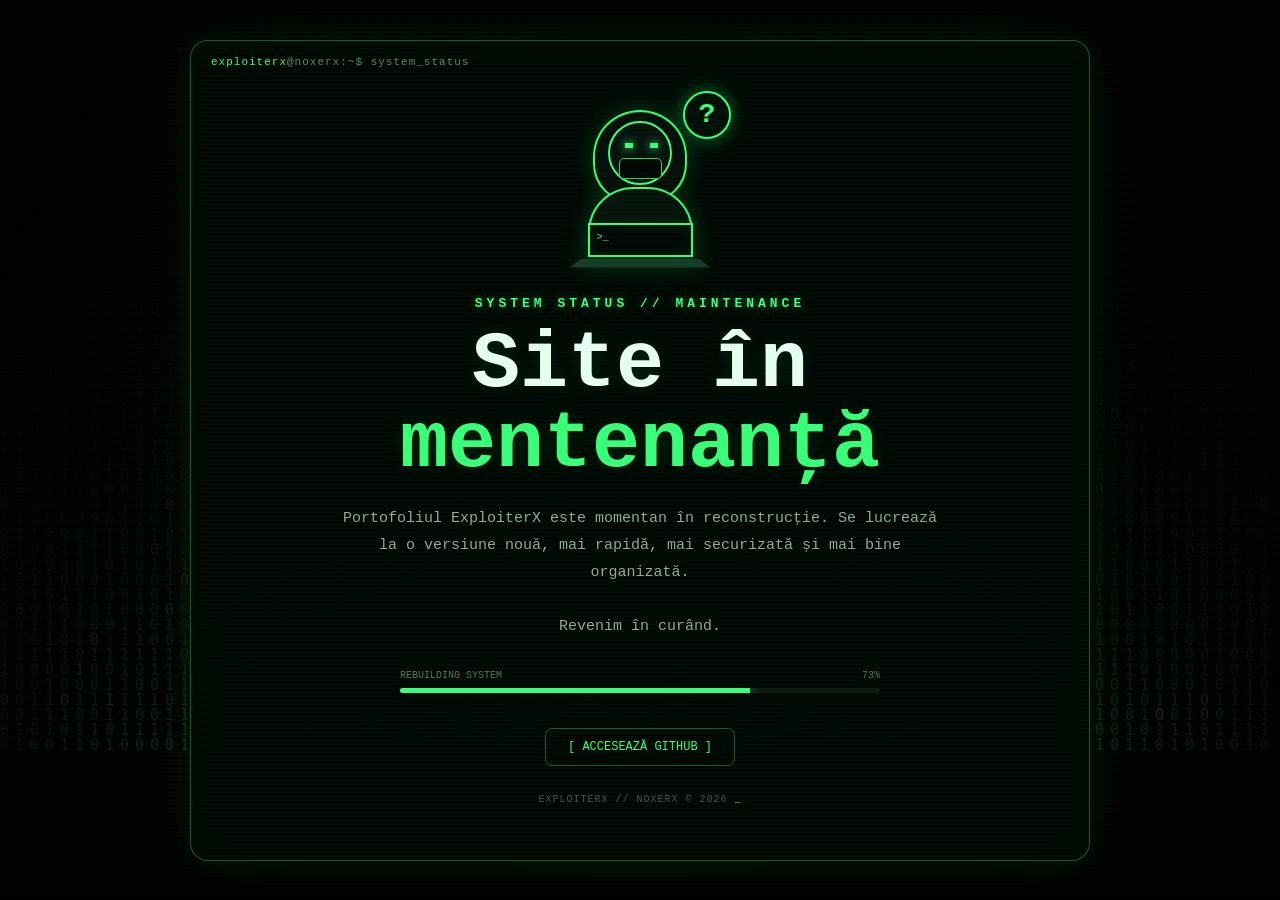
==== commit 5befff99: "Add initial HTML structure for maintenance page" ====
--- a/index.html
+++ b/index.html
@@ -1,77 +1,725 @@
-<!doctype html>
+<!DOCTYPE html>
 <html lang="ro">
 <head>
-  <meta charset="utf-8">
-  <meta name="viewport" content="width=device-width, initial-scale=1">
-  <meta name="description" content="ExploiterX / NoxerX — portofoliu de cybersecurity, proiecte, laboratoare și învățare.">
-  <title>ExploiterX | Cybersecurity Portfolio</title>
-  <link rel="stylesheet" href="style.css">
+  <meta charset="UTF-8">
+  <meta name="viewport" content="width=device-width, initial-scale=1.0">
+
+  <title>ExploiterX | Mentenanță</title>
+
+  <style>
+    * {
+      margin: 0;
+      padding: 0;
+      box-sizing: border-box;
+    }
+
+    html,
+    body {
+      width: 100%;
+      height: 100%;
+      overflow: hidden;
+    }
+
+    body {
+      background: #020403;
+      color: #dfffe9;
+      font-family: "Courier New", Consolas, monospace;
+      display: flex;
+      justify-content: center;
+      align-items: center;
+    }
+
+    /* =========================================================
+       MATRIX BACKGROUND
+       ========================================================= */
+
+    #matrix {
+      position: fixed;
+      inset: 0;
+      width: 100%;
+      height: 100%;
+      z-index: 0;
+      opacity: 0.32;
+    }
+
+    /* Linii subtile peste ecran */
+    body::after {
+      content: "";
+      position: fixed;
+      inset: 0;
+      pointer-events: none;
+      z-index: 5;
+
+      background:
+        repeating-linear-gradient(
+          to bottom,
+          rgba(0, 255, 100, 0.025) 0px,
+          rgba(0, 255, 100, 0.025) 1px,
+          transparent 1px,
+          transparent 4px
+        );
+    }
+
+    /* =========================================================
+       VIGNETTE
+       ========================================================= */
+
+    .vignette {
+      position: fixed;
+      inset: 0;
+      z-index: 1;
+      pointer-events: none;
+
+      background:
+        radial-gradient(
+          circle at center,
+          transparent 20%,
+          rgba(0, 0, 0, 0.35) 65%,
+          rgba(0, 0, 0, 0.92) 100%
+        );
+    }
+
+    /* =========================================================
+       MAIN PANEL
+       ========================================================= */
+
+    .panel {
+      position: relative;
+      z-index: 3;
+
+      width: min(900px, 92%);
+      padding: 55px 35px;
+
+      text-align: center;
+
+      background: rgba(2, 10, 6, 0.82);
+
+      border: 1px solid rgba(48, 255, 113, 0.35);
+      border-radius: 18px;
+
+      box-shadow:
+        0 0 35px rgba(0, 255, 90, 0.08),
+        0 0 120px rgba(0, 255, 90, 0.04),
+        inset 0 0 50px rgba(0, 255, 90, 0.025);
+
+      backdrop-filter: blur(7px);
+
+      animation: panelAppear 1s ease forwards;
+    }
+
+    @keyframes panelAppear {
+      from {
+        opacity: 0;
+        transform: translateY(20px) scale(0.98);
+      }
+
+      to {
+        opacity: 1;
+        transform: translateY(0) scale(1);
+      }
+    }
+
+    /* =========================================================
+       TERMINAL HEADER
+       ========================================================= */
+
+    .terminal {
+      position: absolute;
+      top: 15px;
+      left: 20px;
+
+      color: #568b68;
+      font-size: 11px;
+      text-align: left;
+      letter-spacing: 1px;
+    }
+
+    .terminal span {
+      color: #39ff78;
+    }
+
+    /* =========================================================
+       MINI HACKER
+       ========================================================= */
+
+    .hacker {
+      position: relative;
+
+      width: 190px;
+      height: 185px;
+
+      margin: 0 auto 15px;
+
+      filter:
+        drop-shadow(0 0 12px rgba(0, 255, 100, 0.2));
+    }
+
+    /* Semnul întrebării */
+
+    .question {
+      position: absolute;
+
+      top: -5px;
+      right: 4px;
+
+      width: 48px;
+      height: 48px;
+
+      display: flex;
+      justify-content: center;
+      align-items: center;
+
+      border: 2px solid #39ff78;
+      border-radius: 50%;
+
+      background: #031008;
+
+      color: #39ff78;
+
+      font-size: 28px;
+      font-weight: bold;
+
+      box-shadow:
+        0 0 15px rgba(0, 255, 100, 0.25);
+
+      animation: questionFloat 1.8s ease-in-out infinite;
+    }
+
+    @keyframes questionFloat {
+      0%,
+      100% {
+        transform: translateY(0);
+      }
+
+      50% {
+        transform: translateY(-8px);
+      }
+    }
+
+    /* Cap */
+
+    .head {
+      position: absolute;
+
+      top: 25px;
+      left: 63px;
+
+      width: 64px;
+      height: 64px;
+
+      border: 2px solid #40ff7b;
+      border-radius: 50%;
+
+      background: #07130c;
+    }
+
+    /* Glugă */
+
+    .hood {
+      position: absolute;
+
+      top: 14px;
+      left: 48px;
+
+      width: 94px;
+      height: 93px;
+
+      border: 2px solid #2eff70;
+      border-radius: 50% 50% 42% 42%;
+
+      background: #041009;
+
+      z-index: -1;
+    }
+
+    /* Ochii */
+
+    .eye {
+      position: absolute;
+
+      top: 47px;
+
+      width: 8px;
+      height: 5px;
+
+      background: #39ff78;
+
+      box-shadow: 0 0 8px #39ff78;
+    }
+
+    .eye.left {
+      left: 80px;
+    }
+
+    .eye.right {
+      left: 105px;
+    }
+
+    /* Masca */
+
+    .mask {
+      position: absolute;
+
+      top: 62px;
+      left: 74px;
+
+      width: 43px;
+      height: 21px;
+
+      border: 1px solid #1ed45d;
+      border-radius: 5px;
+
+      background: #020604;
+    }
+
+    /* Corp */
+
+    .body {
+      position: absolute;
+
+      left: 43px;
+      top: 91px;
+
+      width: 105px;
+      height: 55px;
+
+      border: 2px solid #36f976;
+
+      border-bottom: none;
+
+      border-radius: 45px 45px 0 0;
+
+      background: #06130b;
+    }
+
+    /* Calculator / laptop */
+
+    .laptop {
+      position: absolute;
+
+      left: 25px;
+      top: 127px;
+
+      width: 140px;
+      height: 46px;
+    }
+
+    .screen {
+      width: 105px;
+      height: 34px;
+
+      margin: auto;
+
+      border: 2px solid #39ff78;
+
+      background: #020704;
+
+      box-shadow:
+        inset 0 0 15px rgba(0, 255, 100, 0.1),
+        0 0 10px rgba(0, 255, 100, 0.08);
+    }
+
+    .screen::after {
+      content: ">_";
+
+      display: block;
+
+      padding: 7px;
+
+      color: #39ff78;
+
+      text-align: left;
+
+      font-size: 10px;
+    }
+
+    .keyboard {
+      width: 140px;
+      height: 9px;
+
+      margin-top: 2px;
+
+      background: #183d27;
+
+      clip-path: polygon(
+        8% 0,
+        92% 0,
+        100% 100%,
+        0 100%
+      );
+    }
+
+    /* =========================================================
+       TEXT
+       ========================================================= */
+
+    .status {
+      color: #42ff81;
+
+      font-size: 13px;
+      font-weight: bold;
+
+      letter-spacing: 4px;
+
+      margin-bottom: 14px;
+
+      text-shadow:
+        0 0 10px rgba(0, 255, 100, 0.45);
+    }
+
+    h1 {
+      font-size: clamp(2.2rem, 7vw, 5rem);
+
+      line-height: 1;
+
+      margin-bottom: 20px;
+
+      color: #e7fff0;
+
+      text-shadow:
+        0 0 20px rgba(0, 255, 100, 0.12);
+    }
+
+    h1 span {
+      color: #39ff78;
+    }
+
+    .description {
+      max-width: 620px;
+
+      margin: auto;
+
+      color: #91aa9b;
+
+      font-size: 15px;
+
+      line-height: 1.8;
+    }
+
+    /* =========================================================
+       PROGRESS
+       ========================================================= */
+
+    .progress-container {
+      max-width: 480px;
+
+      margin: 30px auto 20px;
+    }
+
+    .progress-label {
+      display: flex;
+      justify-content: space-between;
+
+      margin-bottom: 7px;
+
+      color: #557764;
+
+      font-size: 10px;
+    }
+
+    .progress {
+      width: 100%;
+      height: 5px;
+
+      background: #0c1b12;
+
+      overflow: hidden;
+
+      border-radius: 20px;
+    }
+
+    .progress-bar {
+      width: 73%;
+      height: 100%;
+
+      background: #39ff78;
+
+      box-shadow:
+        0 0 12px rgba(57, 255, 120, 0.8);
+
+      animation: progressPulse 2s ease-in-out infinite;
+    }
+
+    @keyframes progressPulse {
+      0%,
+      100% {
+        opacity: 0.7;
+      }
+
+      50% {
+        opacity: 1;
+      }
+    }
+
+    /* =========================================================
+       BUTTON
+       ========================================================= */
+
+    .button {
+      display: inline-block;
+
+      margin-top: 15px;
+
+      padding: 11px 22px;
+
+      color: #39ff78;
+
+      text-decoration: none;
+
+      border: 1px solid rgba(57, 255, 120, 0.35);
+      border-radius: 7px;
+
+      font-size: 12px;
+
+      transition: 0.25s;
+    }
+
+    .button:hover {
+      background: rgba(57, 255, 120, 0.08);
+
+      box-shadow:
+        0 0 20px rgba(57, 255, 120, 0.12);
+
+      transform: translateY(-2px);
+    }
+
+    /* =========================================================
+       FOOTER
+       ========================================================= */
+
+    .footer {
+      margin-top: 28px;
+
+      color: #40594a;
+
+      font-size: 10px;
+
+      letter-spacing: 1px;
+    }
+
+    .cursor {
+      color: #39ff78;
+
+      animation: blink 1s infinite;
+    }
+
+    @keyframes blink {
+      0%,
+      45% {
+        opacity: 1;
+      }
+
+      46%,
+      100% {
+        opacity: 0;
+      }
+    }
+
+    /* =========================================================
+       MOBILE
+       ========================================================= */
+
+    @media (max-width: 600px) {
+
+      .panel {
+        padding: 42px 20px 30px;
+      }
+
+      .terminal {
+        font-size: 8px;
+      }
+
+      .hacker {
+        transform: scale(0.82);
+        margin-bottom: -5px;
+      }
+
+      h1 {
+        font-size: 2.6rem;
+      }
+
+      .description {
+        font-size: 13px;
+      }
+
+      .status {
+        font-size: 10px;
+        letter-spacing: 2px;
+      }
+    }
+  </style>
 </head>
+
 <body>
-  <div class="scanline"></div>
-  <header class="nav">
-    <a class="brand" href="index.html"><span>EX</span> ExploiterX</a>
-    <button class="nav-toggle" aria-label="Deschide meniul">☰</button>
-    <nav>
-      <a class="active" href="index.html">Acasă</a>
-      <a href="projects.html">Proiecte</a>
-      <a href="book.html">Cartea</a>
-      <a href="about.html">Despre</a>
-      <a href="contact.html">Contact</a>
-    </nav>
-  </header>
-
-  <main>
-    <section class="hero">
-      <div class="hero-grid">
-        <div>
-          <p class="eyebrow">NOXERX // CYBERSECURITY JOURNEY</p>
-          <h1>Învăț. Construiesc.<br><span>Testez. Evoluez.</span></h1>
-          <p class="lead">Un portofoliu personal pentru proiecte de cybersecurity, programare, laboratoare și progres documentat.</p>
-          <div class="actions">
-            <a class="btn primary" href="projects.html">Vezi proiectele</a>
-            <a class="btn ghost" href="book.html">Deschide cartea</a>
-          </div>
-          <p class="signature">„Nu pretind că le știu pe toate. Învăț. Construiesc. Testez. Evoluez.”</p>
-        </div>
-        <div class="terminal-card">
-          <div class="terminal-top"><i></i><i></i><i></i><span>exploiterx@portfolio:~</span></div>
-          <pre id="terminalText"></pre>
-        </div>
+
+  <!-- Fundal Matrix -->
+  <canvas id="matrix"></canvas>
+
+  <div class="vignette"></div>
+
+  <main class="panel">
+
+    <div class="terminal">
+      <span>exploiterx</span>@noxerx:~$ system_status
+    </div>
+
+    <!-- Mini hacker -->
+    <div class="hacker">
+
+      <div class="question">?</div>
+
+      <div class="hood"></div>
+
+      <div class="head"></div>
+
+      <div class="eye left"></div>
+      <div class="eye right"></div>
+
+      <div class="mask"></div>
+
+      <div class="body"></div>
+
+      <div class="laptop">
+        <div class="screen"></div>
+        <div class="keyboard"></div>
       </div>
-    </section>
-
-    <section class="section">
-      <div class="section-head">
-        <p class="eyebrow">LIVE PROFILE</p>
-        <h2>Ce găsești aici</h2>
+
+    </div>
+
+    <div class="status">
+      SYSTEM STATUS // MAINTENANCE
+    </div>
+
+    <h1>
+      Site în <span>mentenanță</span>
+    </h1>
+
+    <p class="description">
+      Portofoliul ExploiterX este momentan în reconstrucție.
+      Se lucrează la o versiune nouă, mai rapidă, mai securizată
+      și mai bine organizată.
+      <br><br>
+      Revenim în curând.
+    </p>
+
+    <div class="progress-container">
+
+      <div class="progress-label">
+        <span>REBUILDING SYSTEM</span>
+        <span>73%</span>
       </div>
-      <div class="cards three">
-        <article class="card"><div class="icon">01</div><h3>Cybersecurity</h3><p>Web security, rețele, Linux, autentificare, defensive security și metodologii de testare în medii autorizate.</p></article>
-        <article class="card"><div class="icon">02</div><h3>Proiecte</h3><p>Aplicații, platforme educaționale, automatizări și experimente documentate, cu accent pe ceea ce am învățat.</p></article>
-        <article class="card"><div class="icon">03</div><h3>Învățare</h3><p>Un jurnal public al progresului: ce studiez, ce construiesc, ce greșesc și cum îmbunătățesc.</p></article>
+
+      <div class="progress">
+        <div class="progress-bar"></div>
       </div>
-    </section>
-
-    <section class="section stats">
-      <div><strong>120</strong><span>capitole în carte</span></div>
-      <div><strong>3500</strong><span>pagini planificate</span></div>
-      <div><strong>∞</strong><span>curiozitate</span></div>
-    </section>
-
-    <section class="section comments-section">
-      <div class="section-head">
-        <p class="eyebrow">COMMUNITY</p>
-        <h2>Lasă un comentariu</h2>
-        <p>Comentariile sunt gestionate prin GitHub Discussions, ca să nu fie nevoie de o bază de date proprie.</p>
-      </div>
-      <div class="giscus"></div>
-    </section>
+
+    </div>
+
+    <a
+      class="button"
+      href="https://github.com/ExploiterX-16gb"
+      target="_blank"
+      rel="noopener noreferrer"
+    >
+      [ ACCESEAZĂ GITHUB ]
+    </a>
+
+    <div class="footer">
+      EXPLOITERX // NOXERX © 2026
+      <span class="cursor">_</span>
+    </div>
+
   </main>
 
-  <footer><span>© 2026 ExploiterX / NoxerX</span><span>Built with curiosity.</span></footer>
-  <script src="config.js"></script>
-  <script src="comments.js"></script>
-  <script src="script.js"></script>
+
+  <script>
+    /*
+      ============================================================
+      MATRIX RAIN
+      Creează efectul de 1 și 0 care curg pe fundal.
+      ============================================================
+    */
+
+    const canvas = document.getElementById("matrix");
+    const ctx = canvas.getContext("2d");
+
+    let width;
+    let height;
+    let columns;
+    let drops;
+
+    function resizeMatrix() {
+      width = canvas.width = window.innerWidth;
+      height = canvas.height = window.innerHeight;
+
+      const fontSize = 15;
+
+      columns = Math.floor(width / fontSize);
+
+      drops = Array(columns).fill(1);
+    }
+
+    resizeMatrix();
+
+    window.addEventListener("resize", resizeMatrix);
+
+    const characters = "01";
+
+    function drawMatrix() {
+
+      /*
+        Fundal semi-transparent pentru a crea impresia
+        că cifrele lasă o urmă în timp ce cad.
+      */
+
+      ctx.fillStyle = "rgba(2, 4, 3, 0.08)";
+      ctx.fillRect(0, 0, width, height);
+
+      ctx.font = "15px monospace";
+
+      for (let i = 0; i < drops.length; i++) {
+
+        const character =
+          characters[
+            Math.floor(Math.random() * characters.length)
+          ];
+
+        /*
+          Verde diferit pentru fiecare caracter.
+        */
+
+        ctx.fillStyle =
+          Math.random() > 0.96
+            ? "#caffda"
+            : "#20d967";
+
+        const x = i * 15;
+        const y = drops[i] * 15;
+
+        ctx.fillText(character, x, y);
+
+        /*
+          Unele coloane pornesc din nou după ce ajung jos.
+        */
+
+        if (
+          y > height &&
+          Math.random() > 0.975
+        ) {
+          drops[i] = 0;
+        }
+
+        drops[i]++;
+      }
+    }
+
+    /*
+      Aproximativ 30 FPS pentru un efect fluid,
+      fără să consume inutil telefonul.
+    */
+
+    setInterval(drawMatrix, 33);
+  </script>
+
 </body>
 </html>
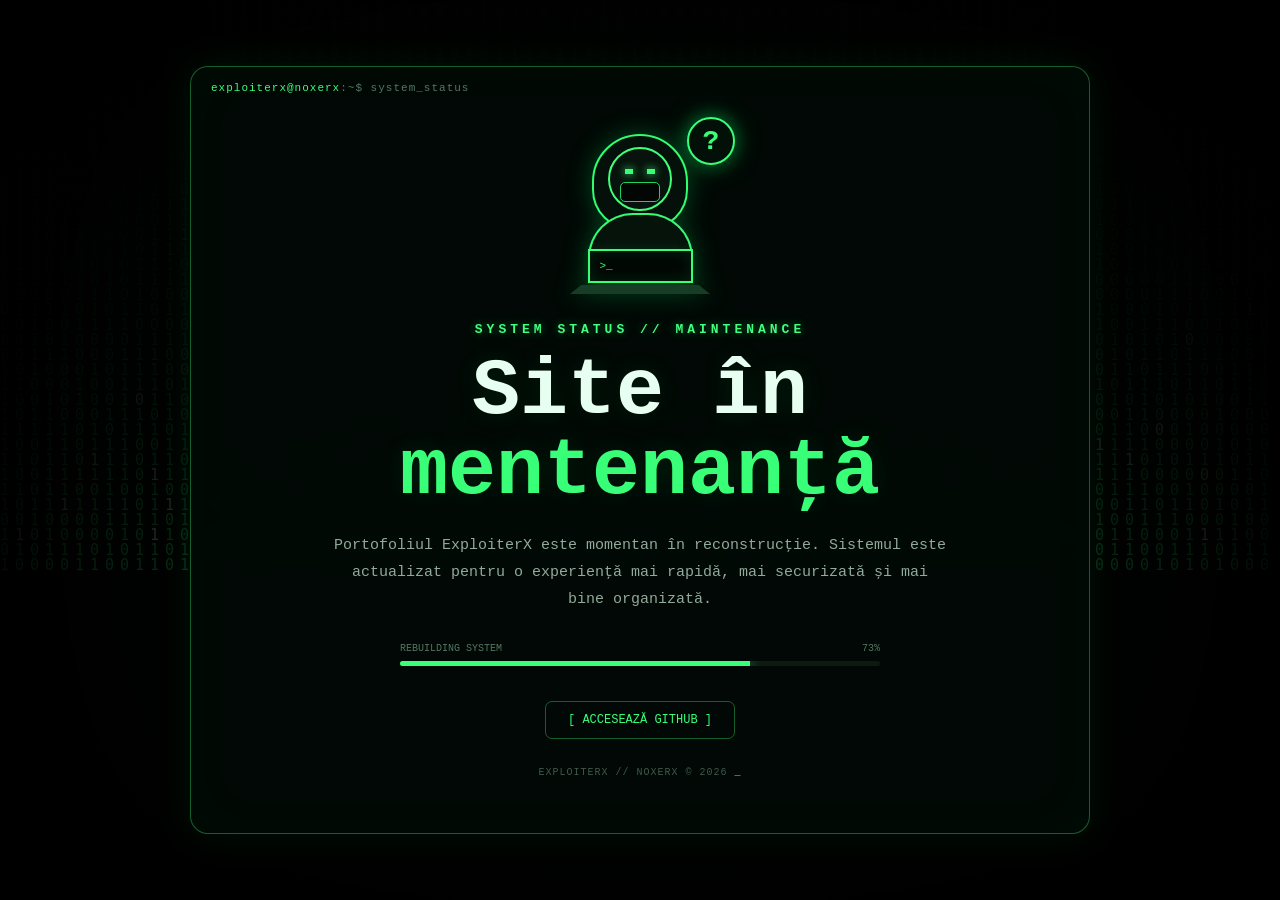
==== commit f017ad65: "Add files via upload" ====
--- a/index.html
+++ b/index.html
@@ -1,725 +1,96 @@
 <!DOCTYPE html>
 <html lang="ro">
 <head>
-  <meta charset="UTF-8">
-  <meta name="viewport" content="width=device-width, initial-scale=1.0">
+    <meta charset="UTF-8">
+    <meta name="viewport" content="width=device-width, initial-scale=1.0">
 
-  <title>ExploiterX | Mentenanță</title>
+    <title>ExploiterX | Mentenanță</title>
 
-  <style>
-    * {
-      margin: 0;
-      padding: 0;
-      box-sizing: border-box;
-    }
-
-    html,
-    body {
-      width: 100%;
-      height: 100%;
-      overflow: hidden;
-    }
-
-    body {
-      background: #020403;
-      color: #dfffe9;
-      font-family: "Courier New", Consolas, monospace;
-      display: flex;
-      justify-content: center;
-      align-items: center;
-    }
-
-    /* =========================================================
-       MATRIX BACKGROUND
-       ========================================================= */
-
-    #matrix {
-      position: fixed;
-      inset: 0;
-      width: 100%;
-      height: 100%;
-      z-index: 0;
-      opacity: 0.32;
-    }
-
-    /* Linii subtile peste ecran */
-    body::after {
-      content: "";
-      position: fixed;
-      inset: 0;
-      pointer-events: none;
-      z-index: 5;
-
-      background:
-        repeating-linear-gradient(
-          to bottom,
-          rgba(0, 255, 100, 0.025) 0px,
-          rgba(0, 255, 100, 0.025) 1px,
-          transparent 1px,
-          transparent 4px
-        );
-    }
-
-    /* =========================================================
-       VIGNETTE
-       ========================================================= */
-
-    .vignette {
-      position: fixed;
-      inset: 0;
-      z-index: 1;
-      pointer-events: none;
-
-      background:
-        radial-gradient(
-          circle at center,
-          transparent 20%,
-          rgba(0, 0, 0, 0.35) 65%,
-          rgba(0, 0, 0, 0.92) 100%
-        );
-    }
-
-    /* =========================================================
-       MAIN PANEL
-       ========================================================= */
-
-    .panel {
-      position: relative;
-      z-index: 3;
-
-      width: min(900px, 92%);
-      padding: 55px 35px;
-
-      text-align: center;
-
-      background: rgba(2, 10, 6, 0.82);
-
-      border: 1px solid rgba(48, 255, 113, 0.35);
-      border-radius: 18px;
-
-      box-shadow:
-        0 0 35px rgba(0, 255, 90, 0.08),
-        0 0 120px rgba(0, 255, 90, 0.04),
-        inset 0 0 50px rgba(0, 255, 90, 0.025);
-
-      backdrop-filter: blur(7px);
-
-      animation: panelAppear 1s ease forwards;
-    }
-
-    @keyframes panelAppear {
-      from {
-        opacity: 0;
-        transform: translateY(20px) scale(0.98);
-      }
-
-      to {
-        opacity: 1;
-        transform: translateY(0) scale(1);
-      }
-    }
-
-    /* =========================================================
-       TERMINAL HEADER
-       ========================================================= */
-
-    .terminal {
-      position: absolute;
-      top: 15px;
-      left: 20px;
-
-      color: #568b68;
-      font-size: 11px;
-      text-align: left;
-      letter-spacing: 1px;
-    }
-
-    .terminal span {
-      color: #39ff78;
-    }
-
-    /* =========================================================
-       MINI HACKER
-       ========================================================= */
-
-    .hacker {
-      position: relative;
-
-      width: 190px;
-      height: 185px;
-
-      margin: 0 auto 15px;
-
-      filter:
-        drop-shadow(0 0 12px rgba(0, 255, 100, 0.2));
-    }
-
-    /* Semnul întrebării */
-
-    .question {
-      position: absolute;
-
-      top: -5px;
-      right: 4px;
-
-      width: 48px;
-      height: 48px;
-
-      display: flex;
-      justify-content: center;
-      align-items: center;
-
-      border: 2px solid #39ff78;
-      border-radius: 50%;
-
-      background: #031008;
-
-      color: #39ff78;
-
-      font-size: 28px;
-      font-weight: bold;
-
-      box-shadow:
-        0 0 15px rgba(0, 255, 100, 0.25);
-
-      animation: questionFloat 1.8s ease-in-out infinite;
-    }
-
-    @keyframes questionFloat {
-      0%,
-      100% {
-        transform: translateY(0);
-      }
-
-      50% {
-        transform: translateY(-8px);
-      }
-    }
-
-    /* Cap */
-
-    .head {
-      position: absolute;
-
-      top: 25px;
-      left: 63px;
-
-      width: 64px;
-      height: 64px;
-
-      border: 2px solid #40ff7b;
-      border-radius: 50%;
-
-      background: #07130c;
-    }
-
-    /* Glugă */
-
-    .hood {
-      position: absolute;
-
-      top: 14px;
-      left: 48px;
-
-      width: 94px;
-      height: 93px;
-
-      border: 2px solid #2eff70;
-      border-radius: 50% 50% 42% 42%;
-
-      background: #041009;
-
-      z-index: -1;
-    }
-
-    /* Ochii */
-
-    .eye {
-      position: absolute;
-
-      top: 47px;
-
-      width: 8px;
-      height: 5px;
-
-      background: #39ff78;
-
-      box-shadow: 0 0 8px #39ff78;
-    }
-
-    .eye.left {
-      left: 80px;
-    }
-
-    .eye.right {
-      left: 105px;
-    }
-
-    /* Masca */
-
-    .mask {
-      position: absolute;
-
-      top: 62px;
-      left: 74px;
-
-      width: 43px;
-      height: 21px;
-
-      border: 1px solid #1ed45d;
-      border-radius: 5px;
-
-      background: #020604;
-    }
-
-    /* Corp */
-
-    .body {
-      position: absolute;
-
-      left: 43px;
-      top: 91px;
-
-      width: 105px;
-      height: 55px;
-
-      border: 2px solid #36f976;
-
-      border-bottom: none;
-
-      border-radius: 45px 45px 0 0;
-
-      background: #06130b;
-    }
-
-    /* Calculator / laptop */
-
-    .laptop {
-      position: absolute;
-
-      left: 25px;
-      top: 127px;
-
-      width: 140px;
-      height: 46px;
-    }
-
-    .screen {
-      width: 105px;
-      height: 34px;
-
-      margin: auto;
-
-      border: 2px solid #39ff78;
-
-      background: #020704;
-
-      box-shadow:
-        inset 0 0 15px rgba(0, 255, 100, 0.1),
-        0 0 10px rgba(0, 255, 100, 0.08);
-    }
-
-    .screen::after {
-      content: ">_";
-
-      display: block;
-
-      padding: 7px;
-
-      color: #39ff78;
-
-      text-align: left;
-
-      font-size: 10px;
-    }
-
-    .keyboard {
-      width: 140px;
-      height: 9px;
-
-      margin-top: 2px;
-
-      background: #183d27;
-
-      clip-path: polygon(
-        8% 0,
-        92% 0,
-        100% 100%,
-        0 100%
-      );
-    }
-
-    /* =========================================================
-       TEXT
-       ========================================================= */
-
-    .status {
-      color: #42ff81;
-
-      font-size: 13px;
-      font-weight: bold;
-
-      letter-spacing: 4px;
-
-      margin-bottom: 14px;
-
-      text-shadow:
-        0 0 10px rgba(0, 255, 100, 0.45);
-    }
-
-    h1 {
-      font-size: clamp(2.2rem, 7vw, 5rem);
-
-      line-height: 1;
-
-      margin-bottom: 20px;
-
-      color: #e7fff0;
-
-      text-shadow:
-        0 0 20px rgba(0, 255, 100, 0.12);
-    }
-
-    h1 span {
-      color: #39ff78;
-    }
-
-    .description {
-      max-width: 620px;
-
-      margin: auto;
-
-      color: #91aa9b;
-
-      font-size: 15px;
-
-      line-height: 1.8;
-    }
-
-    /* =========================================================
-       PROGRESS
-       ========================================================= */
-
-    .progress-container {
-      max-width: 480px;
-
-      margin: 30px auto 20px;
-    }
-
-    .progress-label {
-      display: flex;
-      justify-content: space-between;
-
-      margin-bottom: 7px;
-
-      color: #557764;
-
-      font-size: 10px;
-    }
-
-    .progress {
-      width: 100%;
-      height: 5px;
-
-      background: #0c1b12;
-
-      overflow: hidden;
-
-      border-radius: 20px;
-    }
-
-    .progress-bar {
-      width: 73%;
-      height: 100%;
-
-      background: #39ff78;
-
-      box-shadow:
-        0 0 12px rgba(57, 255, 120, 0.8);
-
-      animation: progressPulse 2s ease-in-out infinite;
-    }
-
-    @keyframes progressPulse {
-      0%,
-      100% {
-        opacity: 0.7;
-      }
-
-      50% {
-        opacity: 1;
-      }
-    }
-
-    /* =========================================================
-       BUTTON
-       ========================================================= */
-
-    .button {
-      display: inline-block;
-
-      margin-top: 15px;
-
-      padding: 11px 22px;
-
-      color: #39ff78;
-
-      text-decoration: none;
-
-      border: 1px solid rgba(57, 255, 120, 0.35);
-      border-radius: 7px;
-
-      font-size: 12px;
-
-      transition: 0.25s;
-    }
-
-    .button:hover {
-      background: rgba(57, 255, 120, 0.08);
-
-      box-shadow:
-        0 0 20px rgba(57, 255, 120, 0.12);
-
-      transform: translateY(-2px);
-    }
-
-    /* =========================================================
-       FOOTER
-       ========================================================= */
-
-    .footer {
-      margin-top: 28px;
-
-      color: #40594a;
-
-      font-size: 10px;
-
-      letter-spacing: 1px;
-    }
-
-    .cursor {
-      color: #39ff78;
-
-      animation: blink 1s infinite;
-    }
-
-    @keyframes blink {
-      0%,
-      45% {
-        opacity: 1;
-      }
-
-      46%,
-      100% {
-        opacity: 0;
-      }
-    }
-
-    /* =========================================================
-       MOBILE
-       ========================================================= */
-
-    @media (max-width: 600px) {
-
-      .panel {
-        padding: 42px 20px 30px;
-      }
-
-      .terminal {
-        font-size: 8px;
-      }
-
-      .hacker {
-        transform: scale(0.82);
-        margin-bottom: -5px;
-      }
-
-      h1 {
-        font-size: 2.6rem;
-      }
-
-      .description {
-        font-size: 13px;
-      }
-
-      .status {
-        font-size: 10px;
-        letter-spacing: 2px;
-      }
-    }
-  </style>
+    <link rel="stylesheet" href="style.css">
 </head>
 
 <body>
 
-  <!-- Fundal Matrix -->
-  <canvas id="matrix"></canvas>
+    <!-- Fundal Matrix -->
+    <canvas id="matrix"></canvas>
 
-  <div class="vignette"></div>
+    <div class="overlay"></div>
 
-  <main class="panel">
+    <main class="maintenance">
 
-    <div class="terminal">
-      <span>exploiterx</span>@noxerx:~$ system_status
-    </div>
+        <div class="terminal">
+            <span>exploiterx@noxerx</span>:~$ system_status
+        </div>
 
-    <!-- Mini hacker -->
-    <div class="hacker">
+        <!-- MINI HACKER -->
+        <div class="hacker">
 
-      <div class="question">?</div>
+            <div class="question">?</div>
 
-      <div class="hood"></div>
+            <div class="hood"></div>
 
-      <div class="head"></div>
+            <div class="head">
+                <div class="eye left"></div>
+                <div class="eye right"></div>
+                <div class="mask"></div>
+            </div>
 
-      <div class="eye left"></div>
-      <div class="eye right"></div>
+            <div class="body"></div>
 
-      <div class="mask"></div>
+            <div class="laptop">
+                <div class="screen">
+                    <span>&gt;_</span>
+                </div>
 
-      <div class="body"></div>
+                <div class="keyboard"></div>
+            </div>
 
-      <div class="laptop">
-        <div class="screen"></div>
-        <div class="keyboard"></div>
-      </div>
+        </div>
 
-    </div>
+        <div class="status">
+            SYSTEM STATUS // MAINTENANCE
+        </div>
 
-    <div class="status">
-      SYSTEM STATUS // MAINTENANCE
-    </div>
+        <h1>
+            Site în <span>mentenanță</span>
+        </h1>
 
-    <h1>
-      Site în <span>mentenanță</span>
-    </h1>
+        <p class="description">
+            Portofoliul ExploiterX este momentan în reconstrucție.
+            Sistemul este actualizat pentru o experiență mai rapidă,
+            mai securizată și mai bine organizată.
+        </p>
 
-    <p class="description">
-      Portofoliul ExploiterX este momentan în reconstrucție.
-      Se lucrează la o versiune nouă, mai rapidă, mai securizată
-      și mai bine organizată.
-      <br><br>
-      Revenim în curând.
-    </p>
+        <div class="progress">
 
-    <div class="progress-container">
+            <div class="progress-info">
+                <span>REBUILDING SYSTEM</span>
+                <span id="percent">73%</span>
+            </div>
 
-      <div class="progress-label">
-        <span>REBUILDING SYSTEM</span>
-        <span>73%</span>
-      </div>
+            <div class="progress-track">
+                <div class="progress-bar"></div>
+            </div>
 
-      <div class="progress">
-        <div class="progress-bar"></div>
-      </div>
+        </div>
 
-    </div>
+        <a
+            class="github"
+            href="https://github.com/ExploiterX-16gb"
+            target="_blank"
+            rel="noopener noreferrer"
+        >
+            [ ACCESEAZĂ GITHUB ]
+        </a>
 
-    <a
-      class="button"
-      href="https://github.com/ExploiterX-16gb"
-      target="_blank"
-      rel="noopener noreferrer"
-    >
-      [ ACCESEAZĂ GITHUB ]
-    </a>
+        <div class="footer">
+            EXPLOITERX // NOXERX © 2026
+            <span class="cursor">_</span>
+        </div>
 
-    <div class="footer">
-      EXPLOITERX // NOXERX © 2026
-      <span class="cursor">_</span>
-    </div>
+    </main>
 
-  </main>
-
-
-  <script>
-    /*
-      ============================================================
-      MATRIX RAIN
-      Creează efectul de 1 și 0 care curg pe fundal.
-      ============================================================
-    */
-
-    const canvas = document.getElementById("matrix");
-    const ctx = canvas.getContext("2d");
-
-    let width;
-    let height;
-    let columns;
-    let drops;
-
-    function resizeMatrix() {
-      width = canvas.width = window.innerWidth;
-      height = canvas.height = window.innerHeight;
-
-      const fontSize = 15;
-
-      columns = Math.floor(width / fontSize);
-
-      drops = Array(columns).fill(1);
-    }
-
-    resizeMatrix();
-
-    window.addEventListener("resize", resizeMatrix);
-
-    const characters = "01";
-
-    function drawMatrix() {
-
-      /*
-        Fundal semi-transparent pentru a crea impresia
-        că cifrele lasă o urmă în timp ce cad.
-      */
-
-      ctx.fillStyle = "rgba(2, 4, 3, 0.08)";
-      ctx.fillRect(0, 0, width, height);
-
-      ctx.font = "15px monospace";
-
-      for (let i = 0; i < drops.length; i++) {
-
-        const character =
-          characters[
-            Math.floor(Math.random() * characters.length)
-          ];
-
-        /*
-          Verde diferit pentru fiecare caracter.
-        */
-
-        ctx.fillStyle =
-          Math.random() > 0.96
-            ? "#caffda"
-            : "#20d967";
-
-        const x = i * 15;
-        const y = drops[i] * 15;
-
-        ctx.fillText(character, x, y);
-
-        /*
-          Unele coloane pornesc din nou după ce ajung jos.
-        */
-
-        if (
-          y > height &&
-          Math.random() > 0.975
-        ) {
-          drops[i] = 0;
-        }
-
-        drops[i]++;
-      }
-    }
-
-    /*
-      Aproximativ 30 FPS pentru un efect fluid,
-      fără să consume inutil telefonul.
-    */
-
-    setInterval(drawMatrix, 33);
-  </script>
+    <script src="script.js"></script>
 
 </body>
-</html>
+</html>
--- a/style.css
+++ b/style.css
@@ -0,0 +1,604 @@
+* {
+    margin: 0;
+    padding: 0;
+    box-sizing: border-box;
+}
+
+html,
+body {
+    width: 100%;
+    height: 100%;
+}
+
+body {
+    overflow: hidden;
+
+    background: #020403;
+    color: #dffff0;
+
+    font-family:
+        "Courier New",
+        Consolas,
+        monospace;
+
+    display: flex;
+    align-items: center;
+    justify-content: center;
+}
+
+/* MATRIX */
+
+#matrix {
+    position: fixed;
+
+    inset: 0;
+
+    width: 100%;
+    height: 100%;
+
+    z-index: 0;
+
+    opacity: 0.3;
+}
+
+/* OVERLAY */
+
+.overlay {
+    position: fixed;
+
+    inset: 0;
+
+    z-index: 1;
+
+    pointer-events: none;
+
+    background:
+        radial-gradient(
+            circle at center,
+            transparent 15%,
+            rgba(0, 0, 0, 0.35) 60%,
+            rgba(0, 0, 0, 0.95) 100%
+        );
+
+    box-shadow:
+        inset 0 0 150px rgba(0, 0, 0, 0.9);
+}
+
+/* PANEL */
+
+.maintenance {
+    position: relative;
+
+    z-index: 5;
+
+    width: min(900px, 92%);
+
+    padding: 55px 35px;
+
+    text-align: center;
+
+    background:
+        rgba(2, 10, 6, 0.86);
+
+    border:
+        1px solid rgba(57, 255, 120, 0.35);
+
+    border-radius: 18px;
+
+    box-shadow:
+        0 0 40px rgba(0, 255, 90, 0.08),
+        inset 0 0 60px rgba(0, 255, 90, 0.025);
+
+    backdrop-filter: blur(8px);
+
+    animation: appear 1s ease forwards;
+}
+
+@keyframes appear {
+
+    from {
+        opacity: 0;
+        transform: translateY(25px) scale(0.97);
+    }
+
+    to {
+        opacity: 1;
+        transform: translateY(0) scale(1);
+    }
+
+}
+
+/* TERMINAL */
+
+.terminal {
+    position: absolute;
+
+    top: 15px;
+    left: 20px;
+
+    color: #557763;
+
+    font-size: 11px;
+
+    letter-spacing: 1px;
+}
+
+.terminal span {
+    color: #39ff78;
+}
+
+/* HACKER */
+
+.hacker {
+    position: relative;
+
+    width: 190px;
+    height: 185px;
+
+    margin:
+        0 auto
+        15px;
+
+    filter:
+        drop-shadow(
+            0 0 12px
+            rgba(0, 255, 100, 0.25)
+        );
+}
+
+/* QUESTION */
+
+.question {
+    position: absolute;
+
+    top: -5px;
+    right: 0;
+
+    width: 48px;
+    height: 48px;
+
+    display: flex;
+
+    align-items: center;
+    justify-content: center;
+
+    border:
+        2px solid #39ff78;
+
+    border-radius: 50%;
+
+    background: #031008;
+
+    color: #39ff78;
+
+    font-size: 28px;
+    font-weight: bold;
+
+    box-shadow:
+        0 0 18px
+        rgba(0, 255, 100, 0.3);
+
+    animation:
+        question 1.8s
+        ease-in-out
+        infinite;
+}
+
+@keyframes question {
+
+    0%,
+    100% {
+        transform: translateY(0);
+    }
+
+    50% {
+        transform: translateY(-9px);
+    }
+
+}
+
+/* HOOD */
+
+.hood {
+    position: absolute;
+
+    top: 12px;
+    left: 47px;
+
+    width: 96px;
+    height: 96px;
+
+    border:
+        2px solid #2eff70;
+
+    border-radius:
+        50%
+        50%
+        42%
+        42%;
+
+    background: #041009;
+
+    z-index: -1;
+}
+
+/* HEAD */
+
+.head {
+    position: absolute;
+
+    top: 25px;
+    left: 63px;
+
+    width: 64px;
+    height: 64px;
+
+    border:
+        2px solid #40ff7b;
+
+    border-radius: 50%;
+
+    background: #07130c;
+}
+
+/* EYES */
+
+.eye {
+    position: absolute;
+
+    top: 20px;
+
+    width: 8px;
+    height: 5px;
+
+    background: #39ff78;
+
+    box-shadow:
+        0 0 9px #39ff78;
+}
+
+.eye.left {
+    left: 15px;
+}
+
+.eye.right {
+    right: 15px;
+}
+
+/* MASK */
+
+.mask {
+    position: absolute;
+
+    left: 10px;
+    bottom: 7px;
+
+    width: 40px;
+    height: 20px;
+
+    border:
+        1px solid #1ed45d;
+
+    border-radius: 5px;
+
+    background: #020604;
+}
+
+/* BODY */
+
+.body {
+    position: absolute;
+
+    top: 91px;
+    left: 43px;
+
+    width: 105px;
+    height: 55px;
+
+    border:
+        2px solid #36f976;
+
+    border-bottom: none;
+
+    border-radius:
+        45px
+        45px
+        0
+        0;
+
+    background: #06130b;
+}
+
+/* LAPTOP */
+
+.laptop {
+    position: absolute;
+
+    top: 127px;
+    left: 25px;
+
+    width: 140px;
+    height: 46px;
+}
+
+.screen {
+    width: 105px;
+    height: 34px;
+
+    margin: auto;
+
+    display: flex;
+
+    align-items: center;
+
+    padding-left: 10px;
+
+    border:
+        2px solid #39ff78;
+
+    background: #020704;
+
+    box-shadow:
+        inset 0 0 15px
+        rgba(0, 255, 100, 0.12),
+
+        0 0 10px
+        rgba(0, 255, 100, 0.1);
+}
+
+.screen span {
+    color: #39ff78;
+
+    font-size: 11px;
+
+    animation: blink 1s infinite;
+}
+
+/* KEYBOARD */
+
+.keyboard {
+    width: 140px;
+    height: 9px;
+
+    margin-top: 2px;
+
+    background: #183d27;
+
+    clip-path:
+        polygon(
+            8% 0,
+            92% 0,
+            100% 100%,
+            0 100%
+        );
+}
+
+/* STATUS */
+
+.status {
+    margin-bottom: 15px;
+
+    color: #42ff81;
+
+    font-size: 13px;
+
+    font-weight: bold;
+
+    letter-spacing: 4px;
+
+    text-shadow:
+        0 0 10px
+        rgba(0, 255, 100, 0.45);
+}
+
+/* TITLE */
+
+h1 {
+    margin-bottom: 20px;
+
+    color: #e7fff0;
+
+    font-size:
+        clamp(
+            2.2rem,
+            7vw,
+            5rem
+        );
+
+    line-height: 1;
+
+    text-shadow:
+        0 0 25px
+        rgba(0, 255, 100, 0.1);
+}
+
+h1 span {
+    color: #39ff78;
+}
+
+/* DESCRIPTION */
+
+.description {
+    max-width: 620px;
+
+    margin: auto;
+
+    color: #91aa9b;
+
+    font-size: 15px;
+
+    line-height: 1.8;
+}
+
+/* PROGRESS */
+
+.progress {
+    max-width: 480px;
+
+    margin:
+        30px auto
+        20px;
+}
+
+.progress-info {
+    display: flex;
+
+    justify-content: space-between;
+
+    margin-bottom: 7px;
+
+    color: #557764;
+
+    font-size: 10px;
+}
+
+.progress-track {
+    width: 100%;
+    height: 5px;
+
+    overflow: hidden;
+
+    border-radius: 20px;
+
+    background: #0c1b12;
+}
+
+.progress-bar {
+    width: 73%;
+    height: 100%;
+
+    background: #39ff78;
+
+    box-shadow:
+        0 0 14px
+        rgba(57, 255, 120, 0.8);
+
+    animation:
+        progressPulse
+        2s
+        ease-in-out
+        infinite;
+}
+
+@keyframes progressPulse {
+
+    0%,
+    100% {
+        opacity: 0.65;
+    }
+
+    50% {
+        opacity: 1;
+    }
+
+}
+
+/* GITHUB */
+
+.github {
+    display: inline-block;
+
+    margin-top: 15px;
+
+    padding:
+        11px
+        22px;
+
+    color: #39ff78;
+
+    text-decoration: none;
+
+    border:
+        1px solid
+        rgba(57, 255, 120, 0.35);
+
+    border-radius: 7px;
+
+    font-size: 12px;
+
+    transition: 0.25s;
+}
+
+.github:hover {
+    background:
+        rgba(57, 255, 120, 0.08);
+
+    box-shadow:
+        0 0 20px
+        rgba(57, 255, 120, 0.15);
+
+    transform:
+        translateY(-2px);
+}
+
+/* FOOTER */
+
+.footer {
+    margin-top: 28px;
+
+    color: #40594a;
+
+    font-size: 10px;
+
+    letter-spacing: 1px;
+}
+
+.cursor {
+    color: #39ff78;
+
+    animation:
+        blink
+        1s
+        infinite;
+}
+
+@keyframes blink {
+
+    0%,
+    45% {
+        opacity: 1;
+    }
+
+    46%,
+    100% {
+        opacity: 0;
+    }
+
+}
+
+/* MOBILE */
+
+@media (max-width: 600px) {
+
+    .maintenance {
+        padding:
+            42px
+            20px
+            30px;
+    }
+
+    .terminal {
+        font-size: 8px;
+    }
+
+    .hacker {
+        transform: scale(0.82);
+
+        margin-bottom: -5px;
+    }
+
+    h1 {
+        font-size: 2.6rem;
+    }
+
+    .description {
+        font-size: 13px;
+    }
+
+    .status {
+        font-size: 10px;
+
+        letter-spacing: 2px;
+    }
+
+}
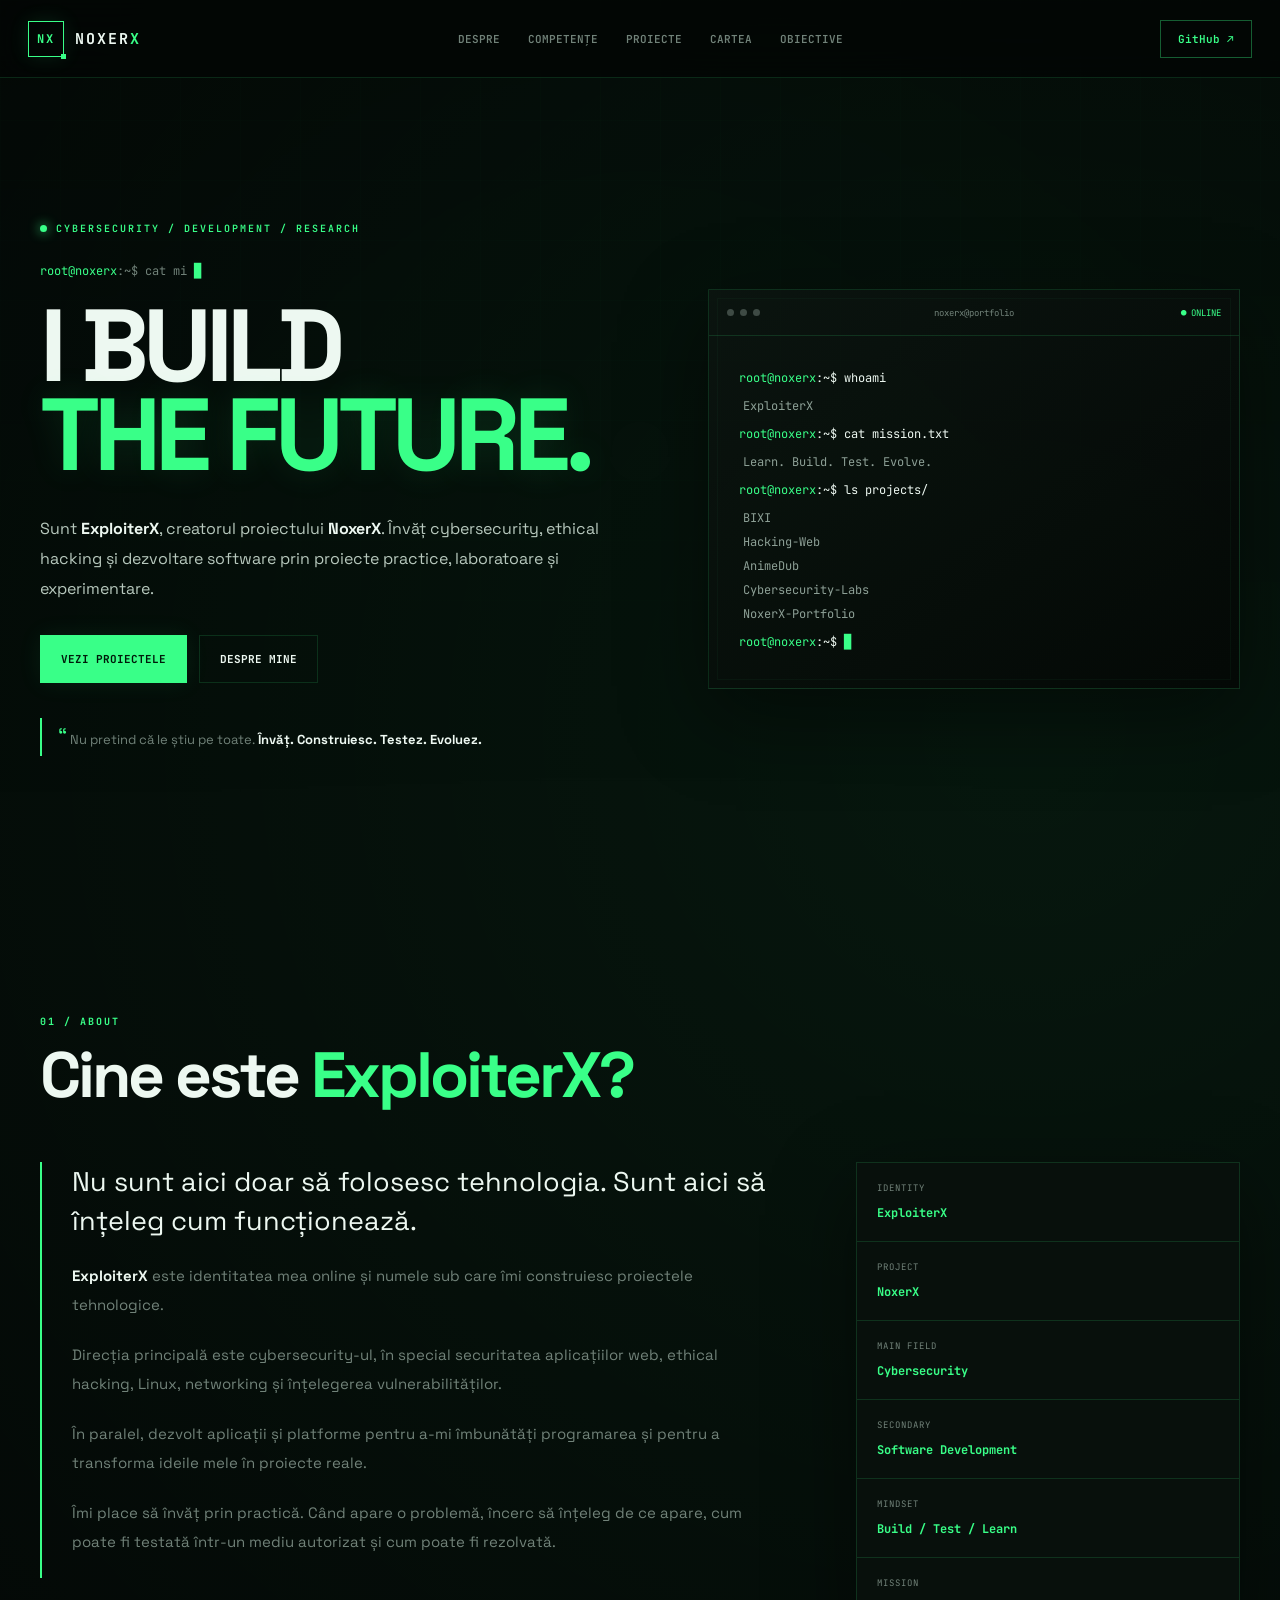
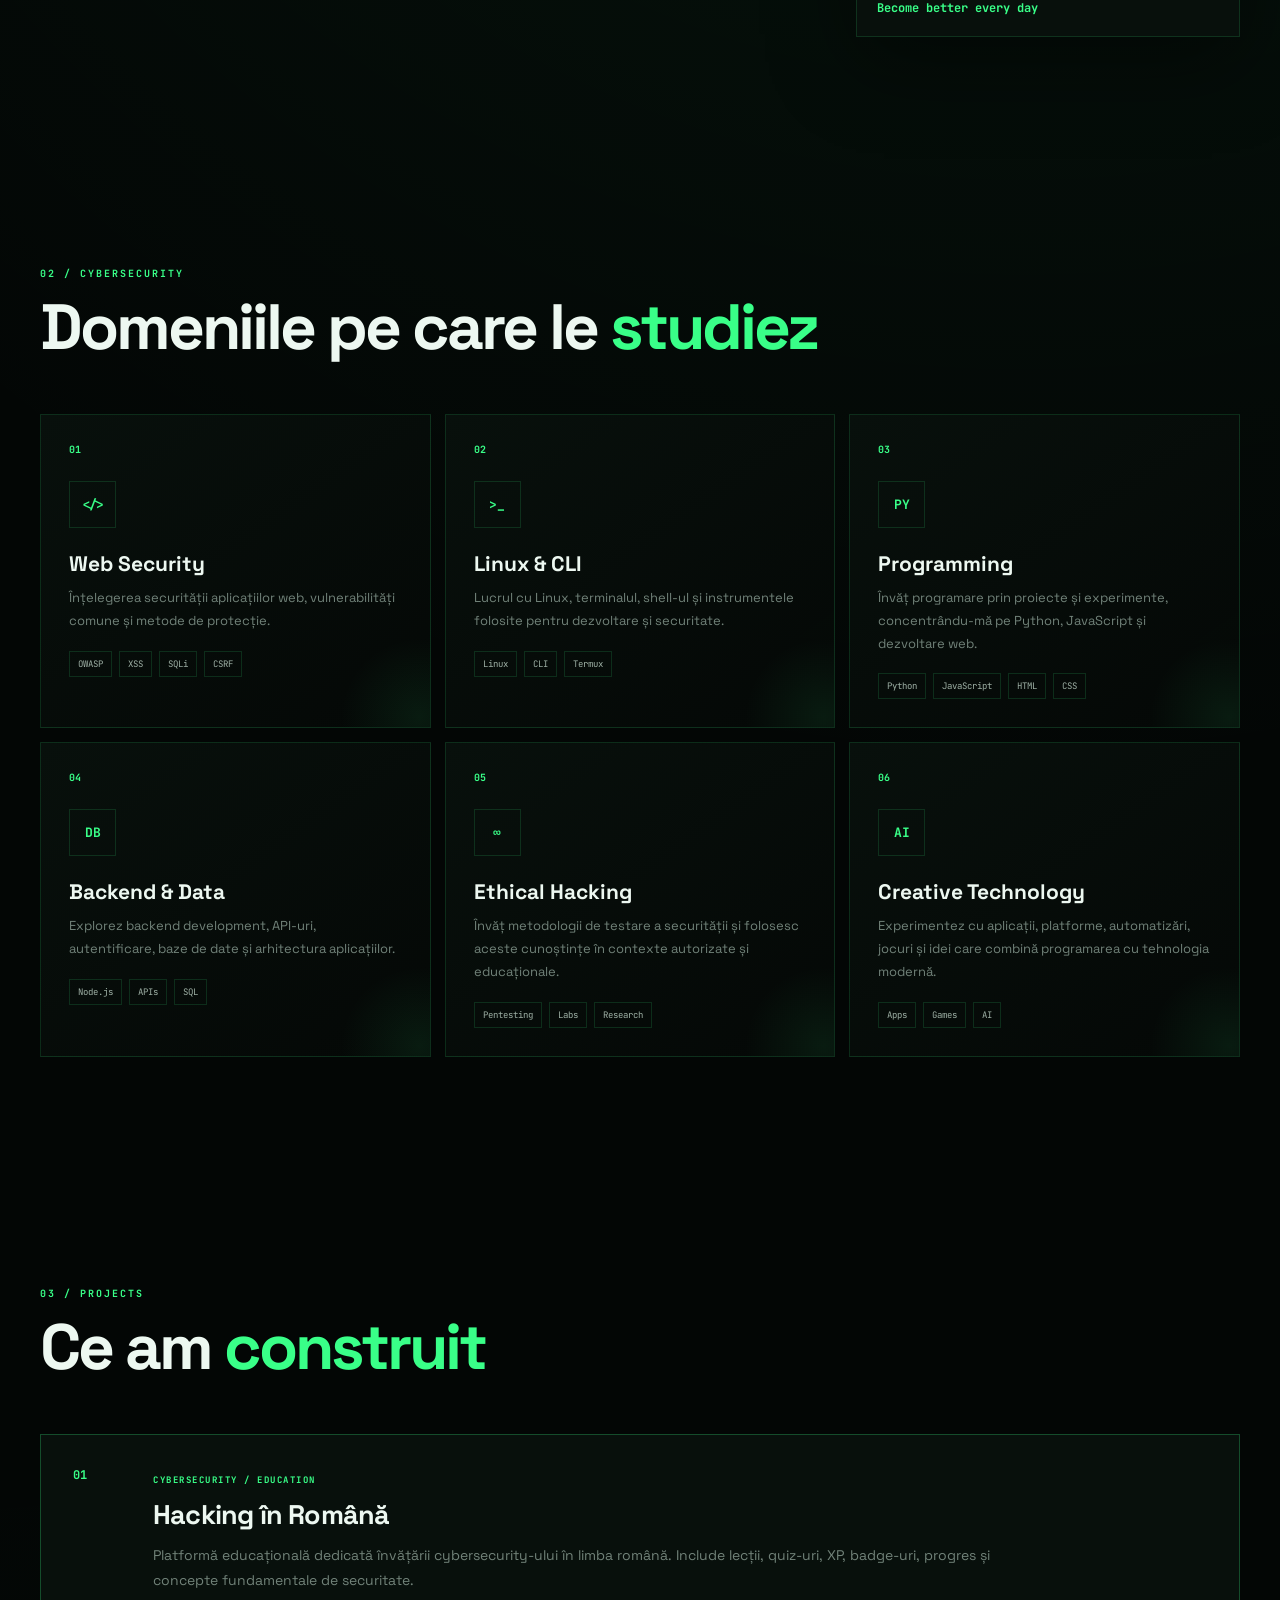
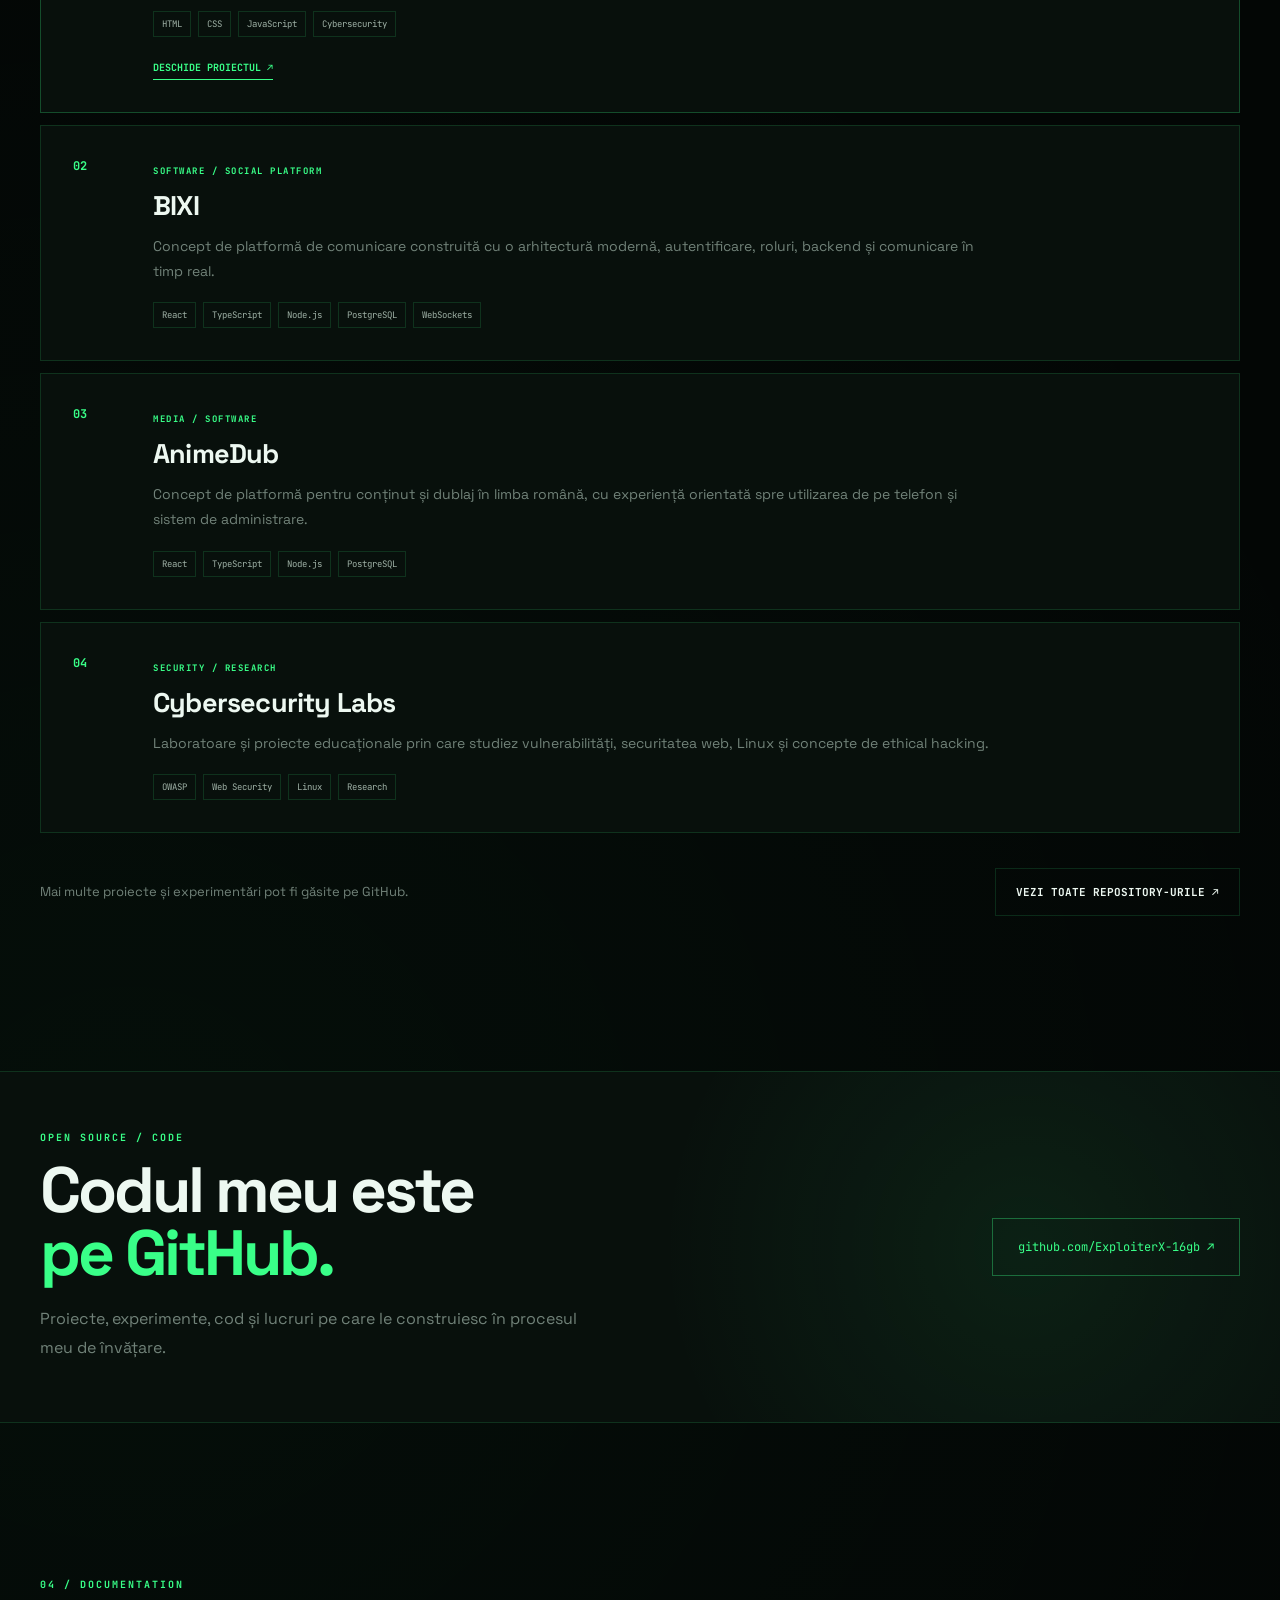
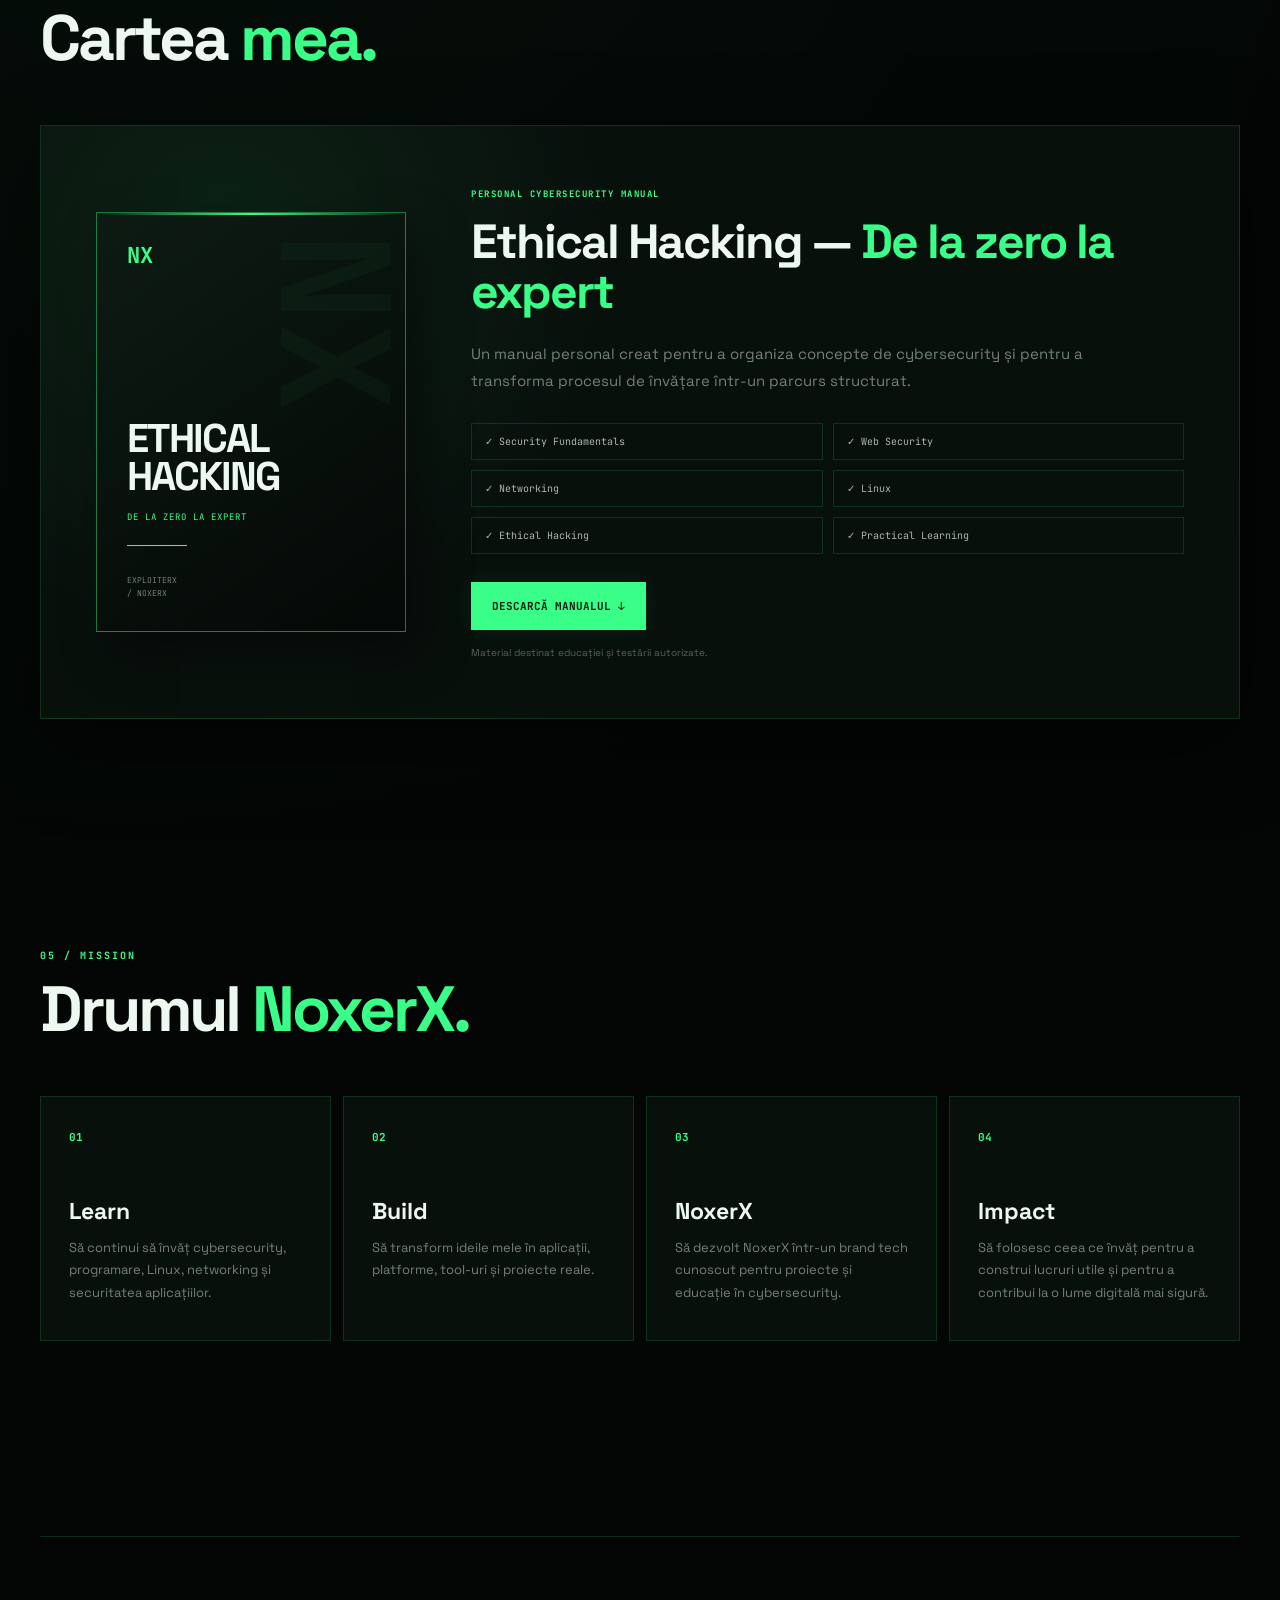
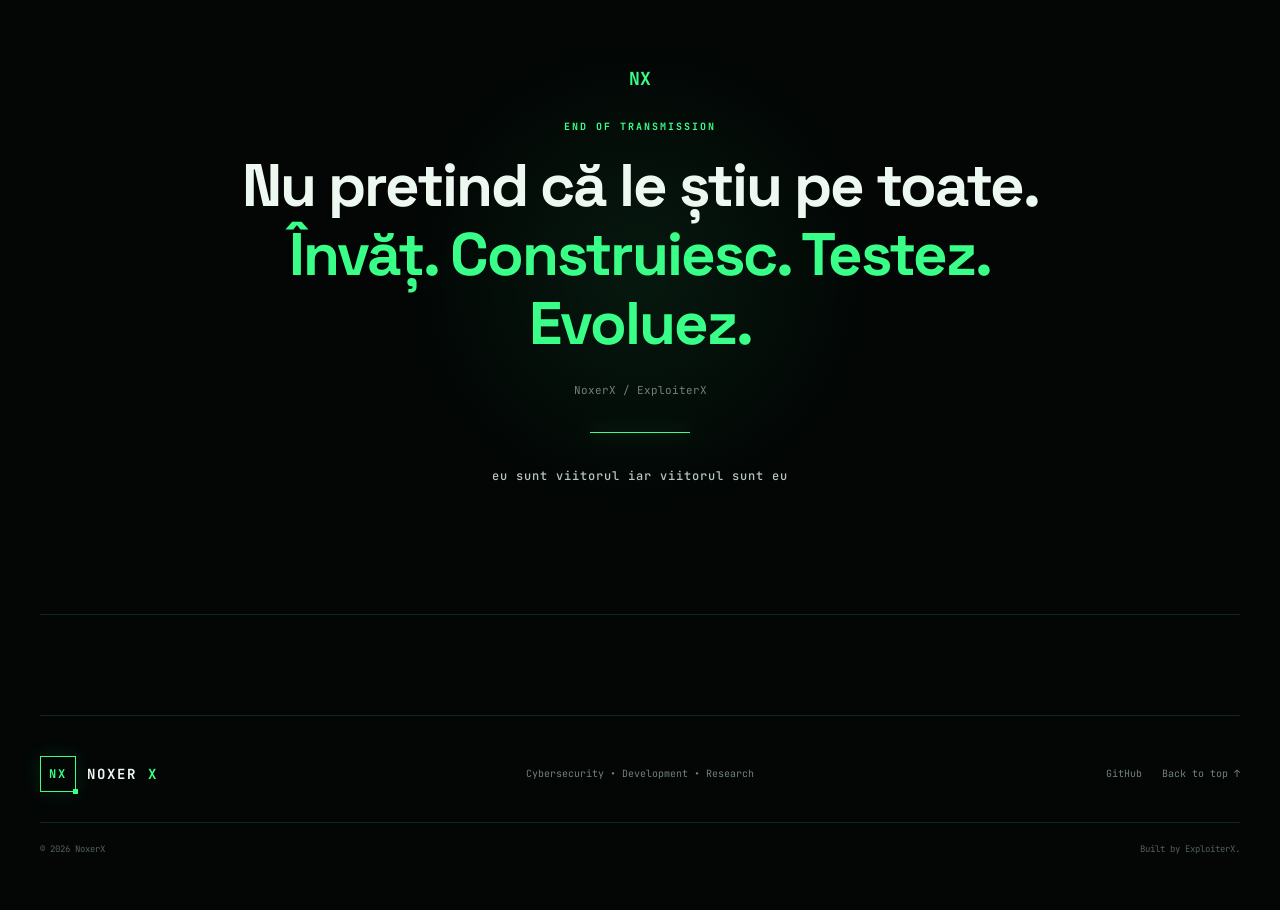
==== commit e7011c08: "Add files via upload" ====
--- a/index.html
+++ b/index.html
@@ -2,95 +2,1075 @@
 <html lang="ro">
 <head>
     <meta charset="UTF-8">
-    <meta name="viewport" content="width=device-width, initial-scale=1.0">
-
-    <title>ExploiterX | Mentenanță</title>
+
+    <meta name="viewport"
+          content="width=device-width, initial-scale=1.0">
+
+    <meta name="theme-color" content="#050807">
+
+    <meta name="description"
+          content="NoxerX — portofoliu personal de cybersecurity, ethical hacking, software development și proiecte tehnologice.">
+
+    <meta name="keywords"
+          content="NoxerX, ExploiterX, cybersecurity, ethical hacking, web security, Python, JavaScript, Linux, software development">
+
+    <meta name="author" content="ExploiterX">
+
+    <meta name="robots" content="index, follow">
+
+    <!-- Open Graph -->
+    <meta property="og:title"
+          content="NoxerX — Cybersecurity & Technology">
+
+    <meta property="og:description"
+          content="Cybersecurity • Development • Research • Building the future">
+
+    <meta property="og:type" content="website">
+
+    <title>NoxerX — Cybersecurity & Technology</title>
 
     <link rel="stylesheet" href="style.css">
 </head>
 
 <body>
 
-    <!-- Fundal Matrix -->
-    <canvas id="matrix"></canvas>
-
-    <div class="overlay"></div>
-
-    <main class="maintenance">
-
-        <div class="terminal">
-            <span>exploiterx@noxerx</span>:~$ system_status
-        </div>
-
-        <!-- MINI HACKER -->
-        <div class="hacker">
-
-            <div class="question">?</div>
-
-            <div class="hood"></div>
-
-            <div class="head">
-                <div class="eye left"></div>
-                <div class="eye right"></div>
-                <div class="mask"></div>
-            </div>
-
-            <div class="body"></div>
-
-            <div class="laptop">
-                <div class="screen">
-                    <span>&gt;_</span>
+<!-- =====================================================
+     BACKGROUND
+===================================================== -->
+
+<div class="background-grid"></div>
+<div class="scanlines"></div>
+
+<!-- =====================================================
+     NAVBAR
+===================================================== -->
+
+<header class="navbar">
+
+    <a href="#home" class="logo">
+        <span class="logo-box">NX</span>
+        <span>NOXER<span class="green">X</span></span>
+    </a>
+
+    <nav class="nav-links">
+
+        <a href="#about">Despre</a>
+        <a href="#skills">Competențe</a>
+        <a href="#projects">Proiecte</a>
+        <a href="#book">Cartea</a>
+        <a href="#goals">Obiective</a>
+
+    </nav>
+
+    <a
+        href="https://github.com/ExploiterX-16gb"
+        target="_blank"
+        rel="noopener noreferrer"
+        class="github-button"
+    >
+        GitHub ↗
+    </a>
+
+    <button class="menu-button" id="menuButton">
+        ☰
+    </button>
+
+</header>
+
+
+<!-- =====================================================
+     MOBILE MENU
+===================================================== -->
+
+<div class="mobile-menu" id="mobileMenu">
+
+    <a href="#about">Despre</a>
+    <a href="#skills">Competențe</a>
+    <a href="#projects">Proiecte</a>
+    <a href="#book">Cartea</a>
+    <a href="#goals">Obiective</a>
+
+    <a
+        href="https://github.com/ExploiterX-16gb"
+        target="_blank"
+        rel="noopener noreferrer"
+    >
+        GitHub ↗
+    </a>
+
+</div>
+
+
+<main>
+
+<!-- =====================================================
+     HERO
+===================================================== -->
+
+<section id="home" class="hero">
+
+    <div class="hero-content">
+
+        <div class="status-line">
+            <span class="status-dot"></span>
+            CYBERSECURITY / DEVELOPMENT / RESEARCH
+        </div>
+
+        <div class="small-terminal">
+            <span class="terminal-green">root@noxerx</span>:~$
+            <span id="typingText"></span>
+            <span class="cursor">█</span>
+        </div>
+
+        <h1>
+            I BUILD
+            <span>THE FUTURE.</span>
+        </h1>
+
+        <p class="hero-description">
+
+            Sunt <strong>ExploiterX</strong>, creatorul proiectului
+            <strong>NoxerX</strong>.
+
+            Învăț cybersecurity, ethical hacking și dezvoltare software
+            prin proiecte practice, laboratoare și experimentare.
+
+        </p>
+
+        <div class="hero-buttons">
+
+            <a href="#projects" class="button primary-button">
+                Vezi proiectele
+            </a>
+
+            <a href="#about" class="button secondary-button">
+                Despre mine
+            </a>
+
+        </div>
+
+        <div class="hero-quote">
+
+            <span>“</span>
+
+            Nu pretind că le știu pe toate.
+            <strong>Învăț. Construiesc. Testez. Evoluez.</strong>
+
+        </div>
+
+    </div>
+
+
+    <!-- TERMINAL -->
+
+    <div class="hero-terminal">
+
+        <div class="terminal-header">
+
+            <div class="terminal-dots">
+                <span></span>
+                <span></span>
+                <span></span>
+            </div>
+
+            <div>noxerx@portfolio</div>
+
+            <div class="online">
+                ● ONLINE
+            </div>
+
+        </div>
+
+
+        <div class="terminal-body">
+
+            <p>
+                <span class="green">root@noxerx</span>:~$
+                whoami
+            </p>
+
+            <p class="terminal-output">
+                ExploiterX
+            </p>
+
+
+            <p>
+                <span class="green">root@noxerx</span>:~$
+                cat mission.txt
+            </p>
+
+            <p class="terminal-output">
+                Learn. Build. Test. Evolve.
+            </p>
+
+
+            <p>
+                <span class="green">root@noxerx</span>:~$
+                ls projects/
+            </p>
+
+            <p class="terminal-output">
+                BIXI<br>
+                Hacking-Web<br>
+                AnimeDub<br>
+                Cybersecurity-Labs<br>
+                NoxerX-Portfolio
+            </p>
+
+
+            <p>
+                <span class="green">root@noxerx</span>:~$
+                <span class="cursor">█</span>
+            </p>
+
+        </div>
+
+    </div>
+
+</section>
+
+
+<!-- =====================================================
+     ABOUT
+===================================================== -->
+
+<section id="about" class="section">
+
+    <div class="section-label">
+        01 / ABOUT
+    </div>
+
+    <h2>
+        Cine este <span>ExploiterX?</span>
+    </h2>
+
+
+    <div class="about-grid">
+
+        <div class="about-text">
+
+            <p class="large-text">
+
+                Nu sunt aici doar să folosesc tehnologia.
+                Sunt aici să înțeleg cum funcționează.
+
+            </p>
+
+            <p>
+
+                <strong>ExploiterX</strong> este identitatea mea
+                online și numele sub care îmi construiesc proiectele
+                tehnologice.
+
+            </p>
+
+            <p>
+
+                Direcția principală este cybersecurity-ul,
+                în special securitatea aplicațiilor web,
+                ethical hacking, Linux, networking și
+                înțelegerea vulnerabilităților.
+
+            </p>
+
+            <p>
+
+                În paralel, dezvolt aplicații și platforme pentru
+                a-mi îmbunătăți programarea și pentru a transforma
+                ideile mele în proiecte reale.
+
+            </p>
+
+            <p>
+
+                Îmi place să învăț prin practică.
+                Când apare o problemă, încerc să înțeleg
+                de ce apare, cum poate fi testată într-un mediu
+                autorizat și cum poate fi rezolvată.
+
+            </p>
+
+        </div>
+
+
+        <div class="about-card">
+
+            <div class="info-row">
+                <span>IDENTITY</span>
+                <strong>ExploiterX</strong>
+            </div>
+
+            <div class="info-row">
+                <span>PROJECT</span>
+                <strong>NoxerX</strong>
+            </div>
+
+            <div class="info-row">
+                <span>MAIN FIELD</span>
+                <strong>Cybersecurity</strong>
+            </div>
+
+            <div class="info-row">
+                <span>SECONDARY</span>
+                <strong>Software Development</strong>
+            </div>
+
+            <div class="info-row">
+                <span>MINDSET</span>
+                <strong>Build / Test / Learn</strong>
+            </div>
+
+            <div class="info-row">
+                <span>MISSION</span>
+                <strong>Become better every day</strong>
+            </div>
+
+        </div>
+
+    </div>
+
+</section>
+
+
+<!-- =====================================================
+     SECURITY
+===================================================== -->
+
+<section id="skills" class="section">
+
+    <div class="section-label">
+        02 / CYBERSECURITY
+    </div>
+
+    <h2>
+        Domeniile pe care le <span>studiez</span>
+    </h2>
+
+
+    <div class="skills-grid">
+
+
+        <article class="skill-card">
+
+            <div class="skill-number">01</div>
+
+            <div class="skill-icon">
+                &lt;/&gt;
+            </div>
+
+            <h3>Web Security</h3>
+
+            <p>
+
+                Înțelegerea securității aplicațiilor web,
+                vulnerabilități comune și metode de protecție.
+
+            </p>
+
+            <div class="tags">
+
+                <span>OWASP</span>
+                <span>XSS</span>
+                <span>SQLi</span>
+                <span>CSRF</span>
+
+            </div>
+
+        </article>
+
+
+        <article class="skill-card">
+
+            <div class="skill-number">02</div>
+
+            <div class="skill-icon">
+                &gt;_
+            </div>
+
+            <h3>Linux & CLI</h3>
+
+            <p>
+
+                Lucrul cu Linux, terminalul, shell-ul și
+                instrumentele folosite pentru dezvoltare
+                și securitate.
+
+            </p>
+
+            <div class="tags">
+
+                <span>Linux</span>
+                <span>CLI</span>
+                <span>Termux</span>
+
+            </div>
+
+        </article>
+
+
+        <article class="skill-card">
+
+            <div class="skill-number">03</div>
+
+            <div class="skill-icon">
+                PY
+            </div>
+
+            <h3>Programming</h3>
+
+            <p>
+
+                Învăț programare prin proiecte și experimente,
+                concentrându-mă pe Python, JavaScript și
+                dezvoltare web.
+
+            </p>
+
+            <div class="tags">
+
+                <span>Python</span>
+                <span>JavaScript</span>
+                <span>HTML</span>
+                <span>CSS</span>
+
+            </div>
+
+        </article>
+
+
+        <article class="skill-card">
+
+            <div class="skill-number">04</div>
+
+            <div class="skill-icon">
+                DB
+            </div>
+
+            <h3>Backend & Data</h3>
+
+            <p>
+
+                Explorez backend development, API-uri,
+                autentificare, baze de date și arhitectura
+                aplicațiilor.
+
+            </p>
+
+            <div class="tags">
+
+                <span>Node.js</span>
+                <span>APIs</span>
+                <span>SQL</span>
+
+            </div>
+
+        </article>
+
+
+        <article class="skill-card">
+
+            <div class="skill-number">05</div>
+
+            <div class="skill-icon">
+                ∞
+            </div>
+
+            <h3>Ethical Hacking</h3>
+
+            <p>
+
+                Învăț metodologii de testare a securității
+                și folosesc aceste cunoștințe în contexte
+                autorizate și educaționale.
+
+            </p>
+
+            <div class="tags">
+
+                <span>Pentesting</span>
+                <span>Labs</span>
+                <span>Research</span>
+
+            </div>
+
+        </article>
+
+
+        <article class="skill-card">
+
+            <div class="skill-number">06</div>
+
+            <div class="skill-icon">
+                AI
+            </div>
+
+            <h3>Creative Technology</h3>
+
+            <p>
+
+                Experimentez cu aplicații, platforme,
+                automatizări, jocuri și idei care combină
+                programarea cu tehnologia modernă.
+
+            </p>
+
+            <div class="tags">
+
+                <span>Apps</span>
+                <span>Games</span>
+                <span>AI</span>
+
+            </div>
+
+        </article>
+
+    </div>
+
+</section>
+
+
+<!-- =====================================================
+     PROJECTS
+===================================================== -->
+
+<section id="projects" class="section">
+
+    <div class="section-label">
+        03 / PROJECTS
+    </div>
+
+    <h2>
+        Ce am <span>construit</span>
+    </h2>
+
+
+    <div class="projects-list">
+
+
+        <article class="project-card featured-project">
+
+            <div class="project-index">
+                01
+            </div>
+
+            <div class="project-content">
+
+                <span class="project-category">
+                    CYBERSECURITY / EDUCATION
+                </span>
+
+                <h3>
+                    Hacking în Română
+                </h3>
+
+                <p>
+
+                    Platformă educațională dedicată
+                    învățării cybersecurity-ului în limba română.
+
+                    Include lecții, quiz-uri, XP, badge-uri,
+                    progres și concepte fundamentale de securitate.
+
+                </p>
+
+                <div class="tags">
+
+                    <span>HTML</span>
+                    <span>CSS</span>
+                    <span>JavaScript</span>
+                    <span>Cybersecurity</span>
+
                 </div>
 
-                <div class="keyboard"></div>
-            </div>
-
-        </div>
-
-        <div class="status">
-            SYSTEM STATUS // MAINTENANCE
-        </div>
-
-        <h1>
-            Site în <span>mentenanță</span>
-        </h1>
-
-        <p class="description">
-            Portofoliul ExploiterX este momentan în reconstrucție.
-            Sistemul este actualizat pentru o experiență mai rapidă,
-            mai securizată și mai bine organizată.
+                <a
+                    href="https://ionutivan21.github.io/Hacking-web/index.html"
+                    target="_blank"
+                    rel="noopener noreferrer"
+                    class="project-button"
+                >
+                    DESCHIDE PROIECTUL ↗
+                </a>
+
+            </div>
+
+        </article>
+
+
+        <article class="project-card">
+
+            <div class="project-index">
+                02
+            </div>
+
+            <div class="project-content">
+
+                <span class="project-category">
+                    SOFTWARE / SOCIAL PLATFORM
+                </span>
+
+                <h3>
+                    BIXI
+                </h3>
+
+                <p>
+
+                    Concept de platformă de comunicare construită
+                    cu o arhitectură modernă, autentificare,
+                    roluri, backend și comunicare în timp real.
+
+                </p>
+
+                <div class="tags">
+
+                    <span>React</span>
+                    <span>TypeScript</span>
+                    <span>Node.js</span>
+                    <span>PostgreSQL</span>
+                    <span>WebSockets</span>
+
+                </div>
+
+            </div>
+
+        </article>
+
+
+        <article class="project-card">
+
+            <div class="project-index">
+                03
+            </div>
+
+            <div class="project-content">
+
+                <span class="project-category">
+                    MEDIA / SOFTWARE
+                </span>
+
+                <h3>
+                    AnimeDub
+                </h3>
+
+                <p>
+
+                    Concept de platformă pentru conținut și dublaj
+                    în limba română, cu experiență orientată
+                    spre utilizarea de pe telefon și sistem
+                    de administrare.
+
+                </p>
+
+                <div class="tags">
+
+                    <span>React</span>
+                    <span>TypeScript</span>
+                    <span>Node.js</span>
+                    <span>PostgreSQL</span>
+
+                </div>
+
+            </div>
+
+        </article>
+
+
+        <article class="project-card">
+
+            <div class="project-index">
+                04
+            </div>
+
+            <div class="project-content">
+
+                <span class="project-category">
+                    SECURITY / RESEARCH
+                </span>
+
+                <h3>
+                    Cybersecurity Labs
+                </h3>
+
+                <p>
+
+                    Laboratoare și proiecte educaționale prin care
+                    studiez vulnerabilități, securitatea web,
+                    Linux și concepte de ethical hacking.
+
+                </p>
+
+                <div class="tags">
+
+                    <span>OWASP</span>
+                    <span>Web Security</span>
+                    <span>Linux</span>
+                    <span>Research</span>
+
+                </div>
+
+            </div>
+
+        </article>
+
+
+    </div>
+
+
+    <div class="projects-footer">
+
+        <p>
+            Mai multe proiecte și experimentări pot fi găsite
+            pe GitHub.
         </p>
 
-        <div class="progress">
-
-            <div class="progress-info">
-                <span>REBUILDING SYSTEM</span>
-                <span id="percent">73%</span>
-            </div>
-
-            <div class="progress-track">
-                <div class="progress-bar"></div>
-            </div>
-
-        </div>
-
         <a
-            class="github"
+            href="https://github.com/ExploiterX-16gb?tab=repositories"
+            target="_blank"
+            rel="noopener noreferrer"
+            class="button secondary-button"
+        >
+            VEZI TOATE REPOSITORY-URILE ↗
+        </a>
+
+    </div>
+
+</section>
+
+
+<!-- =====================================================
+     GITHUB
+===================================================== -->
+
+<section class="github-section">
+
+    <div class="github-inner">
+
+        <div>
+
+            <div class="section-label">
+                OPEN SOURCE / CODE
+            </div>
+
+            <h2>
+                Codul meu este<br>
+                <span>pe GitHub.</span>
+            </h2>
+
+            <p>
+
+                Proiecte, experimente, cod și lucruri pe care
+                le construiesc în procesul meu de învățare.
+
+            </p>
+
+        </div>
+
+
+        <a
             href="https://github.com/ExploiterX-16gb"
             target="_blank"
             rel="noopener noreferrer"
+            class="github-large-button"
         >
-            [ ACCESEAZĂ GITHUB ]
+            github.com/ExploiterX-16gb ↗
         </a>
 
-        <div class="footer">
-            EXPLOITERX // NOXERX © 2026
-            <span class="cursor">_</span>
-        </div>
-
-    </main>
-
-    <script src="script.js"></script>
+    </div>
+
+</section>
+
+
+<!-- =====================================================
+     BOOK
+===================================================== -->
+
+<section id="book" class="section">
+
+    <div class="section-label">
+        04 / DOCUMENTATION
+    </div>
+
+    <h2>
+        Cartea <span>mea.</span>
+    </h2>
+
+
+    <div class="book-container">
+
+
+        <div class="book-cover">
+
+            <div class="book-top">
+                NX
+            </div>
+
+            <div class="book-title">
+                ETHICAL<br>
+                HACKING
+            </div>
+
+            <div class="book-subtitle">
+                DE LA ZERO LA EXPERT
+            </div>
+
+            <div class="book-line"></div>
+
+            <div class="book-author">
+                EXPLOITERX<br>
+                / NOXERX
+            </div>
+
+        </div>
+
+
+        <div class="book-info">
+
+            <span class="project-category">
+                PERSONAL CYBERSECURITY MANUAL
+            </span>
+
+            <h3>
+                Ethical Hacking —
+                <span>De la zero la expert</span>
+            </h3>
+
+            <p>
+
+                Un manual personal creat pentru a organiza
+                concepte de cybersecurity și pentru a transforma
+                procesul de învățare într-un parcurs structurat.
+
+            </p>
+
+            <div class="book-features">
+
+                <div>✓ Security Fundamentals</div>
+                <div>✓ Web Security</div>
+                <div>✓ Networking</div>
+                <div>✓ Linux</div>
+                <div>✓ Ethical Hacking</div>
+                <div>✓ Practical Learning</div>
+
+            </div>
+
+            <a
+                href="ExploiterX_Ethical_Hacking_120_Capitole_3500_Pagini_REAL.pdf"
+                class="button primary-button"
+                download
+            >
+                DESCARCĂ MANUALUL ↓
+            </a>
+
+            <p class="small-note">
+
+                Material destinat educației și testării
+                autorizate.
+
+            </p>
+
+        </div>
+
+    </div>
+
+</section>
+
+
+<!-- =====================================================
+     GOALS
+===================================================== -->
+
+<section id="goals" class="section">
+
+    <div class="section-label">
+        05 / MISSION
+    </div>
+
+    <h2>
+        Drumul <span>NoxerX.</span>
+    </h2>
+
+
+    <div class="goals-grid">
+
+
+        <div class="goal-card">
+
+            <span>01</span>
+
+            <h3>
+                Learn
+            </h3>
+
+            <p>
+
+                Să continui să învăț cybersecurity,
+                programare, Linux, networking și
+                securitatea aplicațiilor.
+
+            </p>
+
+        </div>
+
+
+        <div class="goal-card">
+
+            <span>02</span>
+
+            <h3>
+                Build
+            </h3>
+
+            <p>
+
+                Să transform ideile mele în aplicații,
+                platforme, tool-uri și proiecte reale.
+
+            </p>
+
+        </div>
+
+
+        <div class="goal-card">
+
+            <span>03</span>
+
+            <h3>
+                NoxerX
+            </h3>
+
+            <p>
+
+                Să dezvolt NoxerX într-un brand tech
+                cunoscut pentru proiecte și educație
+                în cybersecurity.
+
+            </p>
+
+        </div>
+
+
+        <div class="goal-card">
+
+            <span>04</span>
+
+            <h3>
+                Impact
+            </h3>
+
+            <p>
+
+                Să folosesc ceea ce învăț pentru a construi
+                lucruri utile și pentru a contribui la o
+                lume digitală mai sigură.
+
+            </p>
+
+        </div>
+
+    </div>
+
+</section>
+
+
+<!-- =====================================================
+     FINAL MESSAGE
+===================================================== -->
+
+<section class="final-section">
+
+    <div class="final-symbol">
+        NX
+    </div>
+
+    <div class="section-label">
+        END OF TRANSMISSION
+    </div>
+
+    <h2>
+
+        Nu pretind că le știu pe toate.
+
+        <span>
+            Învăț. Construiesc. Testez. Evoluez.
+        </span>
+
+    </h2>
+
+    <p>
+        NoxerX / ExploiterX
+    </p>
+
+    <div class="final-line"></div>
+
+    <h3>
+        eu sunt viitorul iar viitorul sunt eu
+    </h3>
+
+</section>
+
+</main>
+
+
+<!-- =====================================================
+     FOOTER
+===================================================== -->
+
+<footer>
+
+    <div class="footer-top">
+
+        <div class="footer-logo">
+
+            <span class="logo-box">
+                NX
+            </span>
+
+            NOXER<span class="green">X</span>
+
+        </div>
+
+
+        <div class="footer-description">
+
+            Cybersecurity • Development • Research
+
+        </div>
+
+
+        <div class="footer-links">
+
+            <a
+                href="https://github.com/ExploiterX-16gb"
+                target="_blank"
+                rel="noopener noreferrer"
+            >
+                GitHub
+            </a>
+
+            <a href="#home">
+                Back to top ↑
+            </a>
+
+        </div>
+
+    </div>
+
+
+    <div class="footer-bottom">
+
+        <span>
+            © <span id="year"></span> NoxerX
+        </span>
+
+        <span>
+            Built by ExploiterX.
+        </span>
+
+    </div>
+
+</footer>
+
+
+<script src="script.js"></script>
 
 </body>
-</html>+</html>
--- a/style.css
+++ b/style.css
@@ -1,190 +1,1874 @@
+@import url('https://fonts.googleapis.com/css2?family=JetBrains+Mono:wght@400;500;600;700&family=Space+Grotesk:wght@400;500;600;700&display=swap');
+
+/* =====================================================
+   NOXERX — GLOBAL
+===================================================== */
+
+:root {
+    --bg: #030605;
+    --bg-soft: #060b08;
+    --panel: #08100c;
+    --panel-light: #0b1510;
+
+    --green: #39ff88;
+    --green-dark: #16c963;
+
+    --text: #edf8f1;
+    --text-soft: #b7c8bd;
+    --muted: #718279;
+
+    --border: rgba(57, 255, 136, 0.14);
+    --border-strong: rgba(57, 255, 136, 0.35);
+
+    --shadow:
+        0 25px 80px rgba(0, 0, 0, 0.45);
+
+    --glow:
+        0 0 35px rgba(57, 255, 136, 0.14);
+
+    --max-width: 1200px;
+}
+
+
 * {
     margin: 0;
     padding: 0;
     box-sizing: border-box;
 }
 
-html,
+
+html {
+    scroll-behavior: smooth;
+}
+
+
 body {
-    width: 100%;
-    height: 100%;
-}
-
-body {
-    overflow: hidden;
-
-    background: #020403;
-    color: #dffff0;
-
-    font-family:
-        "Courier New",
-        Consolas,
-        monospace;
-
-    display: flex;
-    align-items: center;
-    justify-content: center;
-}
-
-/* MATRIX */
-
-#matrix {
+    min-height: 100vh;
+
+    background:
+        radial-gradient(
+            circle at 80% 10%,
+            rgba(57, 255, 136, 0.07),
+            transparent 25%
+        ),
+        radial-gradient(
+            circle at 10% 60%,
+            rgba(57, 255, 136, 0.035),
+            transparent 30%
+        ),
+        var(--bg);
+
+    color: var(--text);
+
+    font-family: "Space Grotesk", sans-serif;
+
+    overflow-x: hidden;
+}
+
+
+body::selection {
+    background: var(--green);
+    color: #001b0b;
+}
+
+
+a {
+    color: inherit;
+    text-decoration: none;
+}
+
+
+button {
+    font-family: inherit;
+}
+
+
+/* =====================================================
+   BACKGROUND
+===================================================== */
+
+.background-grid {
     position: fixed;
-
     inset: 0;
 
-    width: 100%;
-    height: 100%;
-
-    z-index: 0;
-
-    opacity: 0.3;
-}
-
-/* OVERLAY */
-
-.overlay {
-    position: fixed;
-
+    pointer-events: none;
+
+    opacity: 0.24;
+
+    background-image:
+        linear-gradient(
+            rgba(57, 255, 136, 0.08) 1px,
+            transparent 1px
+        ),
+        linear-gradient(
+            90deg,
+            rgba(57, 255, 136, 0.08) 1px,
+            transparent 1px
+        );
+
+    background-size: 60px 60px;
+
+    mask-image:
+        linear-gradient(
+            to bottom,
+            black 0%,
+            rgba(0, 0, 0, 0.7) 35%,
+            transparent 90%
+        );
+
+    z-index: -3;
+}
+
+
+.background-grid::after {
+    content: "";
+
+    position: absolute;
     inset: 0;
-
-    z-index: 1;
-
-    pointer-events: none;
 
     background:
         radial-gradient(
             circle at center,
-            transparent 15%,
-            rgba(0, 0, 0, 0.35) 60%,
-            rgba(0, 0, 0, 0.95) 100%
+            transparent 0%,
+            rgba(3, 6, 5, 0.65) 70%
         );
+}
+
+
+.scanlines {
+    position: fixed;
+    inset: 0;
+
+    pointer-events: none;
+
+    z-index: 50;
+
+    opacity: 0.025;
+
+    background:
+        repeating-linear-gradient(
+            to bottom,
+            transparent 0px,
+            transparent 3px,
+            rgba(255, 255, 255, 0.15) 4px
+        );
+}
+
+
+/* =====================================================
+   NAVBAR
+===================================================== */
+
+.navbar {
+    width: 100%;
+    height: 78px;
+
+    position: sticky;
+    top: 0;
+
+    z-index: 100;
+
+    display: flex;
+    align-items: center;
+    justify-content: space-between;
+
+    padding: 0 28px;
+
+    background: rgba(3, 6, 5, 0.78);
+
+    border-bottom: 1px solid var(--border);
+
+    backdrop-filter: blur(18px);
+    -webkit-backdrop-filter: blur(18px);
+
+    transition: 0.3s ease;
+}
+
+
+.logo {
+    display: flex;
+    align-items: center;
+
+    gap: 11px;
+
+    font-family: "JetBrains Mono", monospace;
+
+    font-size: 15px;
+    font-weight: 700;
+
+    letter-spacing: 2px;
+}
+
+
+.logo-box {
+    width: 36px;
+    height: 36px;
+
+    display: grid;
+    place-items: center;
+
+    border: 1px solid var(--green);
+
+    color: var(--green);
+
+    font-family: "JetBrains Mono", monospace;
+    font-size: 12px;
 
     box-shadow:
-        inset 0 0 150px rgba(0, 0, 0, 0.9);
-}
-
-/* PANEL */
-
-.maintenance {
+        0 0 20px rgba(57, 255, 136, 0.12);
+
     position: relative;
-
-    z-index: 5;
-
-    width: min(900px, 92%);
-
-    padding: 55px 35px;
-
-    text-align: center;
-
-    background:
-        rgba(2, 10, 6, 0.86);
-
-    border:
-        1px solid rgba(57, 255, 120, 0.35);
-
-    border-radius: 18px;
+}
+
+
+.logo-box::after {
+    content: "";
+
+    position: absolute;
+
+    width: 5px;
+    height: 5px;
+
+    right: -3px;
+    bottom: -3px;
+
+    background: var(--green);
+}
+
+
+.green {
+    color: var(--green);
+}
+
+
+.nav-links {
+    display: flex;
+    align-items: center;
+
+    gap: 28px;
+}
+
+
+.nav-links a {
+    position: relative;
+
+    color: var(--muted);
+
+    font-family: "JetBrains Mono", monospace;
+
+    font-size: 11px;
+    font-weight: 600;
+
+    text-transform: uppercase;
+
+    transition: 0.25s ease;
+}
+
+
+.nav-links a::after {
+    content: "";
+
+    position: absolute;
+
+    left: 0;
+    bottom: -8px;
+
+    width: 0;
+    height: 1px;
+
+    background: var(--green);
+
+    transition: 0.25s ease;
+}
+
+
+.nav-links a:hover {
+    color: var(--green);
+}
+
+
+.nav-links a:hover::after {
+    width: 100%;
+}
+
+
+.github-button {
+    padding: 11px 17px;
+
+    border: 1px solid var(--border-strong);
+
+    color: var(--green);
+
+    font-family: "JetBrains Mono", monospace;
+
+    font-size: 11px;
+    font-weight: 600;
+
+    transition: 0.25s ease;
+}
+
+
+.github-button:hover {
+    color: #001b0b;
+
+    background: var(--green);
 
     box-shadow:
-        0 0 40px rgba(0, 255, 90, 0.08),
-        inset 0 0 60px rgba(0, 255, 90, 0.025);
-
-    backdrop-filter: blur(8px);
-
-    animation: appear 1s ease forwards;
-}
-
-@keyframes appear {
-
-    from {
-        opacity: 0;
-        transform: translateY(25px) scale(0.97);
-    }
-
-    to {
-        opacity: 1;
-        transform: translateY(0) scale(1);
-    }
-
-}
-
-/* TERMINAL */
-
-.terminal {
-    position: absolute;
-
-    top: 15px;
-    left: 20px;
-
-    color: #557763;
-
-    font-size: 11px;
-
-    letter-spacing: 1px;
-}
-
-.terminal span {
-    color: #39ff78;
-}
-
-/* HACKER */
-
-.hacker {
+        0 0 30px rgba(57, 255, 136, 0.2);
+}
+
+
+.menu-button {
+    display: none;
+
+    border: 1px solid var(--border);
+
+    background: transparent;
+
+    color: var(--green);
+
+    font-size: 20px;
+
+    width: 40px;
+    height: 40px;
+
+    cursor: pointer;
+}
+
+
+/* =====================================================
+   MOBILE MENU
+===================================================== */
+
+.mobile-menu {
+    display: none;
+
+    position: fixed;
+
+    top: 78px;
+    left: 0;
+
+    width: 100%;
+
+    z-index: 99;
+
+    padding: 25px;
+
+    background: rgba(3, 6, 5, 0.96);
+
+    border-bottom: 1px solid var(--border);
+
+    backdrop-filter: blur(20px);
+
+    flex-direction: column;
+
+    gap: 18px;
+}
+
+
+.mobile-menu.active {
+    display: flex;
+}
+
+
+.mobile-menu a {
+    color: var(--text-soft);
+
+    font-family: "JetBrains Mono", monospace;
+
+    font-size: 12px;
+
+    padding: 8px 0;
+
+    border-bottom: 1px solid var(--border);
+}
+
+
+.mobile-menu a:hover {
+    color: var(--green);
+}
+
+
+/* =====================================================
+   HERO
+===================================================== */
+
+.hero {
+    width: min(
+        calc(100% - 48px),
+        var(--max-width)
+    );
+
+    min-height: calc(100vh - 78px);
+
+    margin: 0 auto;
+
+    padding: 100px 0;
+
+    display: grid;
+
+    grid-template-columns:
+        minmax(0, 1.05fr)
+        minmax(350px, 0.95fr);
+
+    align-items: center;
+
+    gap: 80px;
+}
+
+
+.hero-content {
     position: relative;
-
-    width: 190px;
-    height: 185px;
-
-    margin:
-        0 auto
-        15px;
-
-    filter:
-        drop-shadow(
-            0 0 12px
-            rgba(0, 255, 100, 0.25)
-        );
-}
-
-/* QUESTION */
-
-.question {
-    position: absolute;
-
-    top: -5px;
-    right: 0;
-
-    width: 48px;
-    height: 48px;
-
+}
+
+
+.status-line {
     display: flex;
+    align-items: center;
+
+    gap: 9px;
+
+    color: var(--green);
+
+    font-family: "JetBrains Mono", monospace;
+
+    font-size: 10px;
+    font-weight: 600;
+
+    letter-spacing: 2px;
+}
+
+
+.status-dot {
+    width: 7px;
+    height: 7px;
+
+    border-radius: 50%;
+
+    background: var(--green);
+
+    box-shadow:
+        0 0 12px var(--green);
+
+    animation: pulse 2s infinite;
+}
+
+
+.small-terminal {
+    margin-top: 28px;
+
+    color: var(--muted);
+
+    font-family: "JetBrains Mono", monospace;
+
+    font-size: 12px;
+}
+
+
+.terminal-green {
+    color: var(--green);
+}
+
+
+.cursor {
+    color: var(--green);
+
+    animation: blink 1s infinite;
+}
+
+
+.hero h1 {
+    margin-top: 22px;
+
+    font-size: clamp(
+        60px,
+        8vw,
+        108px
+    );
+
+    line-height: 0.87;
+
+    letter-spacing: -6px;
+
+    font-weight: 700;
+}
+
+
+.hero h1 span {
+    display: block;
+
+    color: var(--green);
+
+    text-shadow:
+        0 0 35px rgba(57, 255, 136, 0.12);
+}
+
+
+.hero-description {
+    max-width: 650px;
+
+    margin-top: 35px;
+
+    color: var(--text-soft);
+
+    font-size: 16px;
+
+    line-height: 1.85;
+}
+
+
+.hero-description strong {
+    color: var(--text);
+}
+
+
+.hero-buttons {
+    display: flex;
+
+    gap: 12px;
+
+    margin-top: 32px;
+}
+
+
+.button {
+    display: inline-flex;
 
     align-items: center;
     justify-content: center;
 
-    border:
-        2px solid #39ff78;
+    min-height: 48px;
+
+    padding: 0 20px;
+
+    border: 1px solid var(--border);
+
+    font-family: "JetBrains Mono", monospace;
+
+    font-size: 11px;
+    font-weight: 700;
+
+    text-transform: uppercase;
+
+    transition:
+        transform 0.25s ease,
+        background 0.25s ease,
+        color 0.25s ease,
+        border 0.25s ease,
+        box-shadow 0.25s ease;
+}
+
+
+.button:hover {
+    transform: translateY(-2px);
+}
+
+
+.primary-button {
+    color: #001b0b;
+
+    background: var(--green);
+
+    border-color: var(--green);
+
+    box-shadow:
+        0 0 25px rgba(57, 255, 136, 0.08);
+}
+
+
+.primary-button:hover {
+    box-shadow:
+        0 0 35px rgba(57, 255, 136, 0.22);
+}
+
+
+.secondary-button {
+    color: var(--text);
+
+    background: transparent;
+}
+
+
+.secondary-button:hover {
+    color: var(--green);
+
+    border-color: var(--green);
+
+    background: rgba(57, 255, 136, 0.04);
+}
+
+
+.hero-quote {
+    margin-top: 35px;
+
+    padding-left: 16px;
+
+    border-left: 2px solid var(--green);
+
+    color: var(--muted);
+
+    font-size: 13px;
+
+    line-height: 1.7;
+}
+
+
+.hero-quote span {
+    color: var(--green);
+
+    font-size: 22px;
+}
+
+
+.hero-quote strong {
+    color: var(--text);
+}
+
+
+/* =====================================================
+   TERMINAL
+===================================================== */
+
+.hero-terminal {
+    position: relative;
+
+    background:
+        linear-gradient(
+            145deg,
+            rgba(11, 21, 16, 0.95),
+            rgba(4, 8, 6, 0.95)
+        );
+
+    border: 1px solid var(--border);
+
+    box-shadow: var(--shadow);
+
+    animation: floating 5s ease-in-out infinite;
+}
+
+
+.hero-terminal::before {
+    content: "";
+
+    position: absolute;
+
+    inset: 8px;
+
+    border: 1px solid rgba(
+        57,
+        255,
+        136,
+        0.035
+    );
+
+    pointer-events: none;
+}
+
+
+.terminal-header {
+    height: 46px;
+
+    display: grid;
+
+    grid-template-columns: 1fr 1fr 1fr;
+
+    align-items: center;
+
+    padding: 0 18px;
+
+    border-bottom: 1px solid var(--border);
+
+    color: var(--muted);
+
+    font-family: "JetBrains Mono", monospace;
+
+    font-size: 9px;
+}
+
+
+.terminal-header > div:nth-child(2) {
+    text-align: center;
+}
+
+
+.terminal-dots {
+    display: flex;
+
+    gap: 6px;
+}
+
+
+.terminal-dots span {
+    width: 7px;
+    height: 7px;
 
     border-radius: 50%;
 
-    background: #031008;
-
-    color: #39ff78;
-
-    font-size: 28px;
-    font-weight: bold;
+    background: var(--muted);
+
+    opacity: 0.5;
+}
+
+
+.online {
+    text-align: right;
+
+    color: var(--green);
+
+    font-size: 9px;
+}
+
+
+.terminal-body {
+    min-height: 330px;
+
+    padding: 30px;
+
+    font-family: "JetBrains Mono", monospace;
+
+    font-size: 12px;
+
+    line-height: 2;
+
+    overflow: hidden;
+}
+
+
+.terminal-body p {
+    margin-bottom: 4px;
+}
+
+
+.terminal-body .green {
+    color: var(--green);
+}
+
+
+.terminal-output {
+    color: #8da096;
+
+    padding-left: 4px;
+}
+
+
+/* =====================================================
+   SECTIONS
+===================================================== */
+
+.section {
+    width: min(
+        calc(100% - 48px),
+        var(--max-width)
+    );
+
+    margin: 0 auto;
+
+    padding: 115px 0;
+}
+
+
+.section-label {
+    margin-bottom: 15px;
+
+    color: var(--green);
+
+    font-family: "JetBrains Mono", monospace;
+
+    font-size: 10px;
+    font-weight: 700;
+
+    letter-spacing: 2px;
+}
+
+
+.section h2 {
+    margin-bottom: 55px;
+
+    font-size: clamp(
+        40px,
+        5vw,
+        65px
+    );
+
+    line-height: 1;
+
+    letter-spacing: -3px;
+}
+
+
+.section h2 span {
+    color: var(--green);
+}
+
+
+/* =====================================================
+   ABOUT
+===================================================== */
+
+.about-grid {
+    display: grid;
+
+    grid-template-columns:
+        minmax(0, 1.45fr)
+        minmax(300px, 0.75fr);
+
+    gap: 75px;
+
+    align-items: start;
+}
+
+
+.about-text {
+    padding-left: 30px;
+
+    border-left: 2px solid var(--green);
+}
+
+
+.about-text p {
+    color: var(--muted);
+
+    font-size: 15px;
+
+    line-height: 1.9;
+
+    margin-bottom: 22px;
+}
+
+
+.about-text .large-text {
+    color: var(--text);
+
+    font-size: 27px;
+
+    line-height: 1.45;
+}
+
+
+.about-text strong {
+    color: var(--text);
+}
+
+
+.about-card {
+    background: var(--panel);
+
+    border: 1px solid var(--border);
+
+    box-shadow: var(--shadow);
+}
+
+
+.info-row {
+    padding: 19px 20px;
+
+    border-bottom: 1px solid var(--border);
+}
+
+
+.info-row:last-child {
+    border-bottom: none;
+}
+
+
+.info-row span {
+    display: block;
+
+    margin-bottom: 7px;
+
+    color: var(--muted);
+
+    font-family: "JetBrains Mono", monospace;
+
+    font-size: 9px;
+
+    letter-spacing: 1px;
+}
+
+
+.info-row strong {
+    color: var(--green);
+
+    font-family: "JetBrains Mono", monospace;
+
+    font-size: 12px;
+}
+
+
+/* =====================================================
+   SKILLS
+===================================================== */
+
+.skills-grid {
+    display: grid;
+
+    grid-template-columns:
+        repeat(3, 1fr);
+
+    gap: 14px;
+}
+
+
+.skill-card {
+    min-height: 275px;
+
+    padding: 28px;
+
+    background:
+        linear-gradient(
+            145deg,
+            var(--panel),
+            rgba(5, 9, 7, 0.85)
+        );
+
+    border: 1px solid var(--border);
+
+    position: relative;
+
+    overflow: hidden;
+
+    transition:
+        transform 0.3s ease,
+        border-color 0.3s ease,
+        box-shadow 0.3s ease;
+}
+
+
+.skill-card::after {
+    content: "";
+
+    position: absolute;
+
+    right: -70px;
+    bottom: -70px;
+
+    width: 160px;
+    height: 160px;
+
+    border-radius: 50%;
+
+    background:
+        radial-gradient(
+            circle,
+            rgba(57, 255, 136, 0.08),
+            transparent 70%
+        );
+}
+
+
+.skill-card:hover {
+    transform: translateY(-6px);
+
+    border-color: var(--border-strong);
+
+    box-shadow: var(--glow);
+}
+
+
+.skill-number {
+    color: var(--green);
+
+    font-family: "JetBrains Mono", monospace;
+
+    font-size: 10px;
+    font-weight: 700;
+}
+
+
+.skill-icon {
+    margin-top: 25px;
+
+    width: 47px;
+    height: 47px;
+
+    display: grid;
+    place-items: center;
+
+    border: 1px solid var(--border);
+
+    color: var(--green);
+
+    font-family: "JetBrains Mono", monospace;
+
+    font-size: 13px;
+    font-weight: 700;
+}
+
+
+.skill-card h3 {
+    margin-top: 22px;
+
+    font-size: 21px;
+}
+
+
+.skill-card p {
+    margin-top: 10px;
+
+    color: var(--muted);
+
+    font-size: 13px;
+
+    line-height: 1.75;
+}
+
+
+/* =====================================================
+   TAGS
+===================================================== */
+
+.tags {
+    display: flex;
+
+    flex-wrap: wrap;
+
+    gap: 7px;
+
+    margin-top: 18px;
+}
+
+
+.tags span {
+    padding: 6px 8px;
+
+    border: 1px solid var(--border);
+
+    color: #9eb0a5;
+
+    font-family: "JetBrains Mono", monospace;
+
+    font-size: 9px;
+
+    transition: 0.2s ease;
+}
+
+
+.tags span:hover {
+    color: var(--green);
+
+    border-color: var(--border-strong);
+
+    background:
+        rgba(57, 255, 136, 0.035);
+}
+
+
+/* =====================================================
+   PROJECTS
+===================================================== */
+
+.projects-list {
+    display: grid;
+
+    gap: 12px;
+}
+
+
+.project-card {
+    display: grid;
+
+    grid-template-columns: 60px 1fr;
+
+    gap: 20px;
+
+    padding: 32px;
+
+    background: var(--panel);
+
+    border: 1px solid var(--border);
+
+    position: relative;
+
+    transition:
+        transform 0.3s ease,
+        border-color 0.3s ease,
+        background 0.3s ease;
+}
+
+
+.project-card:hover {
+    transform: translateX(5px);
+
+    border-color: var(--border-strong);
+
+    background: var(--panel-light);
+}
+
+
+.featured-project {
+    border-color:
+        rgba(57, 255, 136, 0.25);
+}
+
+
+.project-index {
+    color: var(--green);
+
+    font-family: "JetBrains Mono", monospace;
+
+    font-size: 12px;
+    font-weight: 700;
+}
+
+
+.project-category {
+    display: inline-block;
+
+    color: var(--green);
+
+    font-family: "JetBrains Mono", monospace;
+
+    font-size: 9px;
+
+    font-weight: 700;
+
+    letter-spacing: 1.5px;
+}
+
+
+.project-content h3 {
+    margin-top: 9px;
+
+    font-size: 27px;
+
+    letter-spacing: -0.8px;
+}
+
+
+.project-content p {
+    max-width: 850px;
+
+    margin-top: 11px;
+
+    color: var(--muted);
+
+    font-size: 14px;
+
+    line-height: 1.8;
+}
+
+
+.project-button {
+    display: inline-flex;
+
+    margin-top: 24px;
+
+    padding-bottom: 5px;
+
+    border-bottom: 1px solid var(--green);
+
+    color: var(--green);
+
+    font-family: "JetBrains Mono", monospace;
+
+    font-size: 10px;
+    font-weight: 700;
+
+    transition: 0.2s ease;
+}
+
+
+.project-button:hover {
+    letter-spacing: 0.5px;
+}
+
+
+.projects-footer {
+    margin-top: 35px;
+
+    display: flex;
+
+    align-items: center;
+    justify-content: space-between;
+
+    gap: 20px;
+}
+
+
+.projects-footer p {
+    color: var(--muted);
+
+    font-size: 13px;
+}
+
+
+/* =====================================================
+   GITHUB SECTION
+===================================================== */
+
+.github-section {
+    width: 100%;
+
+    margin: 40px 0;
+
+    border-top: 1px solid var(--border);
+    border-bottom: 1px solid var(--border);
+
+    background:
+        radial-gradient(
+            circle at 80% 50%,
+            rgba(57, 255, 136, 0.07),
+            transparent 35%
+        ),
+        var(--panel);
+}
+
+
+.github-inner {
+    width: min(
+        calc(100% - 48px),
+        var(--max-width)
+    );
+
+    min-height: 350px;
+
+    margin: auto;
+
+    display: flex;
+
+    align-items: center;
+    justify-content: space-between;
+
+    gap: 50px;
+}
+
+
+.github-inner h2 {
+    margin-top: 15px;
+
+    font-size: clamp(
+        40px,
+        5vw,
+        65px
+    );
+
+    line-height: 0.98;
+
+    letter-spacing: -3px;
+}
+
+
+.github-inner h2 span {
+    color: var(--green);
+}
+
+
+.github-inner p {
+    max-width: 550px;
+
+    margin-top: 20px;
+
+    color: var(--muted);
+
+    line-height: 1.8;
+}
+
+
+.github-large-button {
+    padding: 20px 25px;
+
+    border: 1px solid var(--border-strong);
+
+    color: var(--green);
+
+    font-family: "JetBrains Mono", monospace;
+
+    font-size: 12px;
+
+    white-space: nowrap;
+
+    transition: 0.25s ease;
+}
+
+
+.github-large-button:hover {
+    background: var(--green);
+
+    color: #001b0b;
 
     box-shadow:
-        0 0 18px
-        rgba(0, 255, 100, 0.3);
-
-    animation:
-        question 1.8s
-        ease-in-out
-        infinite;
-}
-
-@keyframes question {
+        0 0 35px rgba(57, 255, 136, 0.18);
+}
+
+
+/* =====================================================
+   BOOK
+===================================================== */
+
+.book-container {
+    display: grid;
+
+    grid-template-columns:
+        310px
+        minmax(0, 1fr);
+
+    gap: 65px;
+
+    align-items: center;
+
+    padding: 55px;
+
+    background:
+        radial-gradient(
+            circle at 15% 20%,
+            rgba(57, 255, 136, 0.08),
+            transparent 35%
+        ),
+        var(--panel);
+
+    border: 1px solid var(--border);
+
+    box-shadow: var(--shadow);
+}
+
+
+/* BOOK COVER */
+
+.book-cover {
+    min-height: 420px;
+
+    padding: 30px;
+
+    display: flex;
+
+    flex-direction: column;
+
+    justify-content: flex-end;
+
+    position: relative;
+
+    overflow: hidden;
+
+    background:
+        linear-gradient(
+            145deg,
+            #0d1b13,
+            #040806
+        );
+
+    border: 1px solid
+        rgba(57, 255, 136, 0.45);
+
+    box-shadow:
+        15px 20px 45px rgba(0, 0, 0, 0.4);
+}
+
+
+.book-cover::before {
+    content: "NX";
+
+    position: absolute;
+
+    top: 10px;
+    right: -20px;
+
+    font-family: "JetBrains Mono", monospace;
+
+    font-size: 150px;
+    font-weight: 700;
+
+    color: rgba(57, 255, 136, 0.035);
+
+    transform: rotate(90deg);
+}
+
+
+.book-cover::after {
+    content: "";
+
+    position: absolute;
+
+    top: 0;
+    left: 0;
+
+    width: 100%;
+    height: 2px;
+
+    background:
+        linear-gradient(
+            90deg,
+            transparent,
+            var(--green),
+            transparent
+        );
+
+    animation: bookScan 3s infinite;
+}
+
+
+.book-top {
+    position: absolute;
+
+    top: 28px;
+    left: 30px;
+
+    color: var(--green);
+
+    font-family: "JetBrains Mono", monospace;
+
+    font-size: 22px;
+    font-weight: 700;
+}
+
+
+.book-title {
+    position: relative;
+
+    font-size: 40px;
+
+    font-weight: 700;
+
+    line-height: 0.95;
+
+    letter-spacing: -2px;
+}
+
+
+.book-subtitle {
+    margin-top: 15px;
+
+    color: var(--green);
+
+    font-family: "JetBrains Mono", monospace;
+
+    font-size: 9px;
+
+    letter-spacing: 1px;
+}
+
+
+.book-line {
+    width: 60px;
+    height: 1px;
+
+    margin-top: 22px;
+
+    background: var(--green);
+}
+
+
+.book-author {
+    margin-top: 28px;
+
+    color: var(--muted);
+
+    font-family: "JetBrains Mono", monospace;
+
+    font-size: 8px;
+
+    line-height: 1.7;
+}
+
+
+/* BOOK INFO */
+
+.book-info h3 {
+    margin-top: 15px;
+
+    max-width: 700px;
+
+    font-size: 48px;
+
+    line-height: 1.05;
+
+    letter-spacing: -2px;
+}
+
+
+.book-info h3 span {
+    color: var(--green);
+}
+
+
+.book-info > p {
+    max-width: 650px;
+
+    margin-top: 22px;
+
+    color: var(--muted);
+
+    font-size: 15px;
+
+    line-height: 1.85;
+}
+
+
+.book-features {
+    display: grid;
+
+    grid-template-columns:
+        repeat(2, minmax(150px, 1fr));
+
+    gap: 10px;
+
+    margin: 28px 0;
+}
+
+
+.book-features div {
+    padding: 11px 13px;
+
+    border: 1px solid var(--border);
+
+    color: #a9b9b0;
+
+    font-family: "JetBrains Mono", monospace;
+
+    font-size: 10px;
+}
+
+
+.small-note {
+    margin-top: 14px !important;
+
+    font-size: 10px !important;
+
+    color: #52635a !important;
+}
+
+
+/* =====================================================
+   GOALS
+===================================================== */
+
+.goals-grid {
+    display: grid;
+
+    grid-template-columns:
+        repeat(4, 1fr);
+
+    gap: 12px;
+}
+
+
+.goal-card {
+    min-height: 245px;
+
+    padding: 28px;
+
+    border: 1px solid var(--border);
+
+    background: var(--panel);
+
+    transition:
+        transform 0.3s ease,
+        border-color 0.3s ease;
+}
+
+
+.goal-card:hover {
+    transform: translateY(-6px);
+
+    border-color: var(--border-strong);
+}
+
+
+.goal-card > span {
+    color: var(--green);
+
+    font-family: "JetBrains Mono", monospace;
+
+    font-size: 11px;
+
+    font-weight: 700;
+}
+
+
+.goal-card h3 {
+    margin-top: 50px;
+
+    font-size: 23px;
+}
+
+
+.goal-card p {
+    margin-top: 11px;
+
+    color: var(--muted);
+
+    font-size: 13px;
+
+    line-height: 1.75;
+}
+
+
+/* =====================================================
+   FINAL SECTION
+===================================================== */
+
+.final-section {
+    width: min(
+        calc(100% - 48px),
+        var(--max-width)
+    );
+
+    margin: 80px auto 100px;
+
+    padding: 130px 30px;
+
+    text-align: center;
+
+    position: relative;
+
+    border-top: 1px solid var(--border);
+    border-bottom: 1px solid var(--border);
+
+    overflow: hidden;
+}
+
+
+.final-section::before {
+    content: "";
+
+    position: absolute;
+
+    width: 500px;
+    height: 500px;
+
+    top: 50%;
+    left: 50%;
+
+    transform:
+        translate(-50%, -50%);
+
+    border-radius: 50%;
+
+    background:
+        radial-gradient(
+            circle,
+            rgba(57, 255, 136, 0.08),
+            transparent 68%
+        );
+
+    pointer-events: none;
+}
+
+
+.final-symbol {
+    position: relative;
+
+    color: var(--green);
+
+    font-family: "JetBrains Mono", monospace;
+
+    font-size: 18px;
+    font-weight: 700;
+
+    margin-bottom: 30px;
+}
+
+
+.final-section h2 {
+    position: relative;
+
+    max-width: 900px;
+
+    margin: 18px auto 0;
+
+    font-size: clamp(
+        35px,
+        5vw,
+        60px
+    );
+
+    line-height: 1.15;
+
+    letter-spacing: -2px;
+}
+
+
+.final-section h2 span {
+    display: block;
+
+    color: var(--green);
+}
+
+
+.final-section > p {
+    position: relative;
+
+    margin-top: 25px;
+
+    color: var(--muted);
+
+    font-family: "JetBrains Mono", monospace;
+
+    font-size: 11px;
+}
+
+
+.final-line {
+    width: 100px;
+    height: 1px;
+
+    margin: 35px auto;
+
+    background: var(--green);
+
+    box-shadow:
+        0 0 15px rgba(57, 255, 136, 0.5);
+}
+
+
+.final-section h3 {
+    position: relative;
+
+    color: var(--text-soft);
+
+    font-family: "JetBrains Mono", monospace;
+
+    font-size: 12px;
+
+    font-weight: 500;
+
+    letter-spacing: 1px;
+}
+
+
+/* =====================================================
+   FOOTER
+===================================================== */
+
+footer {
+    width: min(
+        calc(100% - 48px),
+        var(--max-width)
+    );
+
+    margin: auto;
+
+    padding: 40px 0 55px;
+
+    border-top: 1px solid var(--border);
+}
+
+
+.footer-top {
+    display: grid;
+
+    grid-template-columns:
+        1fr
+        1fr
+        1fr;
+
+    gap: 25px;
+
+    align-items: center;
+}
+
+
+.footer-logo {
+    display: flex;
+
+    align-items: center;
+
+    gap: 11px;
+
+    font-family: "JetBrains Mono", monospace;
+
+    font-size: 14px;
+
+    font-weight: 700;
+
+    letter-spacing: 2px;
+}
+
+
+.footer-description {
+    color: var(--muted);
+
+    font-family: "JetBrains Mono", monospace;
+
+    font-size: 10px;
+
+    text-align: center;
+}
+
+
+.footer-links {
+    display: flex;
+
+    justify-content: flex-end;
+
+    gap: 20px;
+}
+
+
+.footer-links a {
+    color: var(--muted);
+
+    font-family: "JetBrains Mono", monospace;
+
+    font-size: 10px;
+
+    transition: 0.2s ease;
+}
+
+
+.footer-links a:hover {
+    color: var(--green);
+}
+
+
+.footer-bottom {
+    display: flex;
+
+    justify-content: space-between;
+
+    gap: 20px;
+
+    margin-top: 30px;
+
+    padding-top: 20px;
+
+    border-top: 1px solid var(--border);
+
+    color: #526159;
+
+    font-family: "JetBrains Mono", monospace;
+
+    font-size: 9px;
+}
+
+
+/* =====================================================
+   ANIMATIONS
+===================================================== */
+
+@keyframes blink {
+
+    0%,
+    45% {
+        opacity: 1;
+    }
+
+    50%,
+    100% {
+        opacity: 0;
+    }
+}
+
+
+@keyframes pulse {
+
+    0% {
+        box-shadow:
+            0 0 0 0 rgba(57, 255, 136, 0.5);
+    }
+
+    70% {
+        box-shadow:
+            0 0 0 8px rgba(57, 255, 136, 0);
+    }
+
+    100% {
+        box-shadow:
+            0 0 0 0 rgba(57, 255, 136, 0);
+    }
+}
+
+
+@keyframes floating {
 
     0%,
     100% {
@@ -192,413 +1876,433 @@
     }
 
     50% {
-        transform: translateY(-9px);
-    }
-
-}
-
-/* HOOD */
-
-.hood {
-    position: absolute;
-
-    top: 12px;
-    left: 47px;
-
-    width: 96px;
-    height: 96px;
-
-    border:
-        2px solid #2eff70;
-
-    border-radius:
-        50%
-        50%
-        42%
-        42%;
-
-    background: #041009;
-
-    z-index: -1;
-}
-
-/* HEAD */
-
-.head {
-    position: absolute;
-
-    top: 25px;
-    left: 63px;
-
-    width: 64px;
-    height: 64px;
-
-    border:
-        2px solid #40ff7b;
-
-    border-radius: 50%;
-
-    background: #07130c;
-}
-
-/* EYES */
-
-.eye {
-    position: absolute;
-
-    top: 20px;
-
-    width: 8px;
-    height: 5px;
-
-    background: #39ff78;
-
-    box-shadow:
-        0 0 9px #39ff78;
-}
-
-.eye.left {
-    left: 15px;
-}
-
-.eye.right {
-    right: 15px;
-}
-
-/* MASK */
-
-.mask {
-    position: absolute;
-
-    left: 10px;
-    bottom: 7px;
-
-    width: 40px;
-    height: 20px;
-
-    border:
-        1px solid #1ed45d;
-
-    border-radius: 5px;
-
-    background: #020604;
-}
-
-/* BODY */
-
-.body {
-    position: absolute;
-
-    top: 91px;
-    left: 43px;
-
-    width: 105px;
-    height: 55px;
-
-    border:
-        2px solid #36f976;
-
-    border-bottom: none;
-
-    border-radius:
-        45px
-        45px
-        0
-        0;
-
-    background: #06130b;
-}
-
-/* LAPTOP */
-
-.laptop {
-    position: absolute;
-
-    top: 127px;
-    left: 25px;
-
-    width: 140px;
-    height: 46px;
-}
-
-.screen {
-    width: 105px;
-    height: 34px;
-
-    margin: auto;
-
-    display: flex;
-
-    align-items: center;
-
-    padding-left: 10px;
-
-    border:
-        2px solid #39ff78;
-
-    background: #020704;
-
-    box-shadow:
-        inset 0 0 15px
-        rgba(0, 255, 100, 0.12),
-
-        0 0 10px
-        rgba(0, 255, 100, 0.1);
-}
-
-.screen span {
-    color: #39ff78;
-
-    font-size: 11px;
-
-    animation: blink 1s infinite;
-}
-
-/* KEYBOARD */
-
-.keyboard {
-    width: 140px;
-    height: 9px;
-
-    margin-top: 2px;
-
-    background: #183d27;
-
-    clip-path:
-        polygon(
-            8% 0,
-            92% 0,
-            100% 100%,
-            0 100%
+        transform: translateY(-8px);
+    }
+}
+
+
+@keyframes bookScan {
+
+    0% {
+        top: 0;
+        opacity: 0;
+    }
+
+    20% {
+        opacity: 1;
+    }
+
+    80% {
+        opacity: 1;
+    }
+
+    100% {
+        top: 100%;
+        opacity: 0;
+    }
+}
+
+
+/* =====================================================
+   RESPONSIVE — TABLET
+===================================================== */
+
+@media (max-width: 1000px) {
+
+    .nav-links {
+        gap: 17px;
+    }
+
+
+    .hero {
+        grid-template-columns: 1fr;
+
+        gap: 60px;
+
+        padding-top: 80px;
+    }
+
+
+    .hero-terminal {
+        max-width: 750px;
+
+        width: 100%;
+
+        margin: auto;
+    }
+
+
+    .skills-grid {
+        grid-template-columns:
+            repeat(2, 1fr);
+    }
+
+
+    .about-grid {
+        grid-template-columns: 1fr;
+
+        gap: 40px;
+    }
+
+
+    .about-card {
+        max-width: 650px;
+    }
+
+
+    .goals-grid {
+        grid-template-columns:
+            repeat(2, 1fr);
+    }
+
+
+    .book-container {
+        grid-template-columns: 250px 1fr;
+
+        gap: 40px;
+
+        padding: 40px;
+    }
+
+
+    .book-cover {
+        min-height: 370px;
+    }
+
+
+    .book-info h3 {
+        font-size: 39px;
+    }
+
+}
+
+
+/* =====================================================
+   RESPONSIVE — MOBILE
+===================================================== */
+
+@media (max-width: 720px) {
+
+    .navbar {
+        height: 70px;
+
+        padding: 0 18px;
+    }
+
+
+    .nav-links,
+    .github-button {
+        display: none;
+    }
+
+
+    .menu-button {
+        display: block;
+    }
+
+
+    .mobile-menu {
+        top: 70px;
+    }
+
+
+    .hero,
+    .section,
+    .github-inner,
+    footer,
+    .final-section {
+        width: min(
+            calc(100% - 36px),
+            var(--max-width)
         );
-}
-
-/* STATUS */
-
-.status {
-    margin-bottom: 15px;
-
-    color: #42ff81;
-
-    font-size: 13px;
-
-    font-weight: bold;
-
-    letter-spacing: 4px;
-
-    text-shadow:
-        0 0 10px
-        rgba(0, 255, 100, 0.45);
-}
-
-/* TITLE */
-
-h1 {
-    margin-bottom: 20px;
-
-    color: #e7fff0;
-
-    font-size:
-        clamp(
-            2.2rem,
-            7vw,
-            5rem
+    }
+
+
+    .hero {
+        min-height: auto;
+
+        padding: 80px 0 100px;
+
+        gap: 55px;
+    }
+
+
+    .hero h1 {
+        font-size: clamp(
+            54px,
+            16vw,
+            80px
         );
 
-    line-height: 1;
-
-    text-shadow:
-        0 0 25px
-        rgba(0, 255, 100, 0.1);
-}
-
-h1 span {
-    color: #39ff78;
-}
-
-/* DESCRIPTION */
-
-.description {
-    max-width: 620px;
-
-    margin: auto;
-
-    color: #91aa9b;
-
-    font-size: 15px;
-
-    line-height: 1.8;
-}
-
-/* PROGRESS */
-
-.progress {
-    max-width: 480px;
-
-    margin:
-        30px auto
-        20px;
-}
-
-.progress-info {
-    display: flex;
-
-    justify-content: space-between;
-
-    margin-bottom: 7px;
-
-    color: #557764;
-
-    font-size: 10px;
-}
-
-.progress-track {
-    width: 100%;
-    height: 5px;
-
-    overflow: hidden;
-
-    border-radius: 20px;
-
-    background: #0c1b12;
-}
-
-.progress-bar {
-    width: 73%;
-    height: 100%;
-
-    background: #39ff78;
-
-    box-shadow:
-        0 0 14px
-        rgba(57, 255, 120, 0.8);
-
-    animation:
-        progressPulse
-        2s
-        ease-in-out
-        infinite;
-}
-
-@keyframes progressPulse {
-
-    0%,
-    100% {
-        opacity: 0.65;
-    }
-
-    50% {
-        opacity: 1;
-    }
-
-}
-
-/* GITHUB */
-
-.github {
-    display: inline-block;
-
-    margin-top: 15px;
-
-    padding:
-        11px
-        22px;
-
-    color: #39ff78;
-
-    text-decoration: none;
-
-    border:
-        1px solid
-        rgba(57, 255, 120, 0.35);
-
-    border-radius: 7px;
-
-    font-size: 12px;
-
-    transition: 0.25s;
-}
-
-.github:hover {
-    background:
-        rgba(57, 255, 120, 0.08);
-
-    box-shadow:
-        0 0 20px
-        rgba(57, 255, 120, 0.15);
-
-    transform:
-        translateY(-2px);
-}
-
-/* FOOTER */
-
-.footer {
-    margin-top: 28px;
-
-    color: #40594a;
-
-    font-size: 10px;
-
-    letter-spacing: 1px;
-}
-
-.cursor {
-    color: #39ff78;
-
-    animation:
-        blink
-        1s
-        infinite;
-}
-
-@keyframes blink {
-
-    0%,
-    45% {
-        opacity: 1;
-    }
-
-    46%,
-    100% {
-        opacity: 0;
-    }
-
-}
-
-/* MOBILE */
-
-@media (max-width: 600px) {
-
-    .maintenance {
-        padding:
-            42px
-            20px
-            30px;
-    }
-
-    .terminal {
-        font-size: 8px;
-    }
-
-    .hacker {
-        transform: scale(0.82);
-
-        margin-bottom: -5px;
-    }
-
-    h1 {
-        font-size: 2.6rem;
-    }
-
-    .description {
+        letter-spacing: -4px;
+    }
+
+
+    .hero-description {
+        font-size: 14px;
+    }
+
+
+    .hero-buttons {
+        flex-direction: column;
+
+        align-items: stretch;
+    }
+
+
+    .hero-terminal {
+        width: 100%;
+    }
+
+
+    .terminal-header {
+        grid-template-columns:
+            1fr auto;
+
+        height: 42px;
+    }
+
+
+    .terminal-header > div:nth-child(2) {
+        display: none;
+    }
+
+
+    .terminal-body {
+        min-height: 300px;
+
+        padding: 22px;
+
+        font-size: 10px;
+
+        overflow-x: auto;
+    }
+
+
+    .section {
+        padding: 85px 0;
+    }
+
+
+    .section h2 {
+        font-size: 42px;
+
+        letter-spacing: -2px;
+
+        margin-bottom: 40px;
+    }
+
+
+    .about-text {
+        padding-left: 20px;
+    }
+
+
+    .about-text .large-text {
+        font-size: 22px;
+    }
+
+
+    .skills-grid {
+        grid-template-columns: 1fr;
+    }
+
+
+    .skill-card {
+        min-height: 245px;
+    }
+
+
+    .project-card {
+        grid-template-columns: 35px 1fr;
+
+        padding: 24px 20px;
+    }
+
+
+    .project-content h3 {
+        font-size: 23px;
+    }
+
+
+    .project-content p {
         font-size: 13px;
     }
 
-    .status {
+
+    .projects-footer {
+        flex-direction: column;
+
+        align-items: stretch;
+    }
+
+
+    .projects-footer .button {
+        width: 100%;
+    }
+
+
+    .github-inner {
+        min-height: 420px;
+
+        padding: 80px 0;
+
+        flex-direction: column;
+
+        align-items: flex-start;
+
+        justify-content: center;
+    }
+
+
+    .github-large-button {
+        width: 100%;
+
+        text-align: center;
+
+        overflow: hidden;
+
+        text-overflow: ellipsis;
+    }
+
+
+    .book-container {
+        grid-template-columns: 1fr;
+
+        padding: 28px;
+
+        gap: 45px;
+    }
+
+
+    .book-cover {
+        width: min(100%, 280px);
+
+        margin: auto;
+    }
+
+
+    .book-info h3 {
+        font-size: 36px;
+    }
+
+
+    .book-features {
+        grid-template-columns: 1fr;
+    }
+
+
+    .goals-grid {
+        grid-template-columns: 1fr;
+    }
+
+
+    .goal-card {
+        min-height: 210px;
+    }
+
+
+    .final-section {
+        margin-top: 50px;
+
+        padding: 100px 10px;
+    }
+
+
+    .final-section h2 {
+        font-size: 34px;
+
+        letter-spacing: -1.5px;
+    }
+
+
+    .final-section h3 {
         font-size: 10px;
 
-        letter-spacing: 2px;
-    }
-
-}+        line-height: 1.8;
+    }
+
+
+    .footer-top {
+        grid-template-columns: 1fr;
+
+        align-items: start;
+    }
+
+
+    .footer-description {
+        text-align: left;
+    }
+
+
+    .footer-links {
+        justify-content: flex-start;
+    }
+
+
+    .footer-bottom {
+        flex-direction: column;
+    }
+
+}
+
+
+/* =====================================================
+   VERY SMALL PHONES
+===================================================== */
+
+@media (max-width: 400px) {
+
+    .hero h1 {
+        font-size: 50px;
+
+        letter-spacing: -3px;
+    }
+
+
+    .section h2 {
+        font-size: 36px;
+    }
+
+
+    .book-container {
+        padding: 20px;
+    }
+
+
+    .book-cover {
+        min-height: 340px;
+    }
+
+
+    .book-title {
+        font-size: 34px;
+    }
+
+
+    .terminal-body {
+        font-size: 9px;
+    }
+
+}
+
+
+/* =====================================================
+   ACCESSIBILITY
+===================================================== */
+
+@media (prefers-reduced-motion: reduce) {
+
+    *,
+    *::before,
+    *::after {
+        scroll-behavior: auto !important;
+
+        animation-duration: 0.01ms !important;
+
+        animation-iteration-count: 1 !important;
+
+        transition-duration: 0.01ms !important;
+    }
+
+}
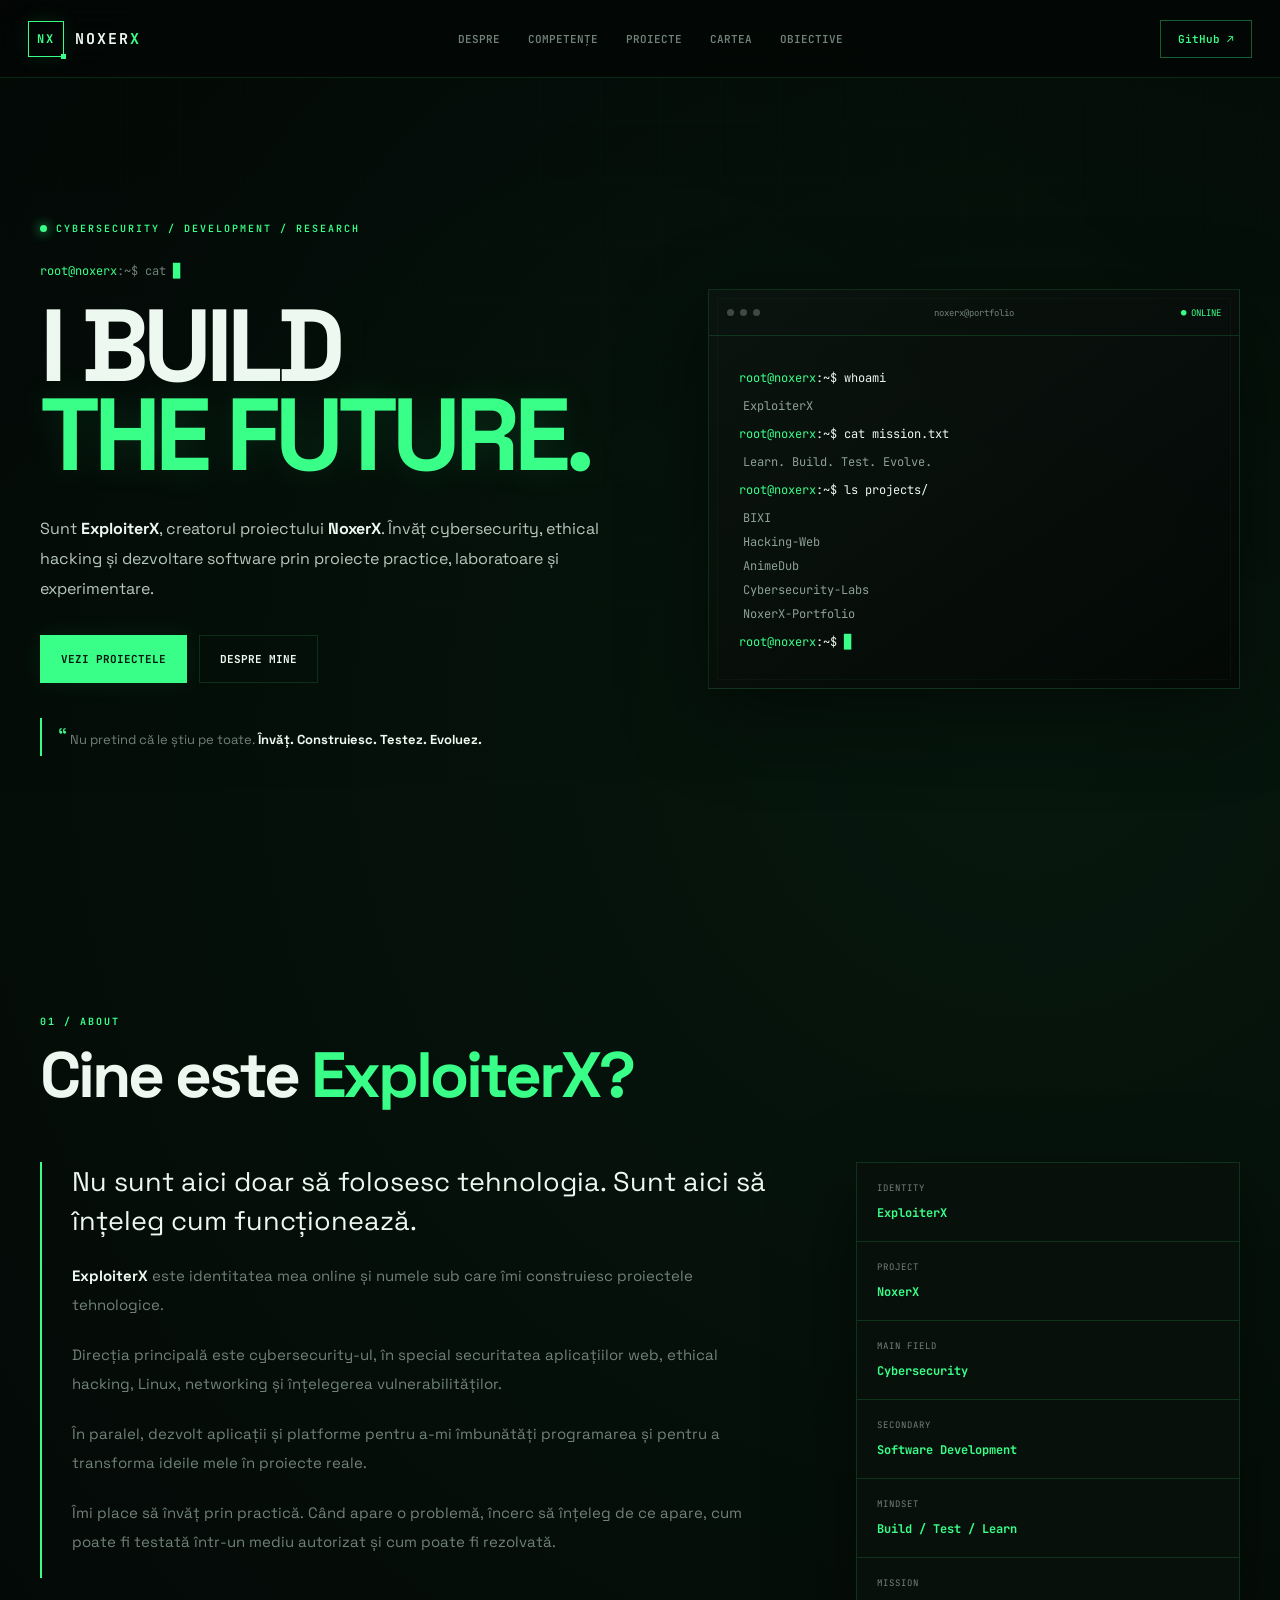
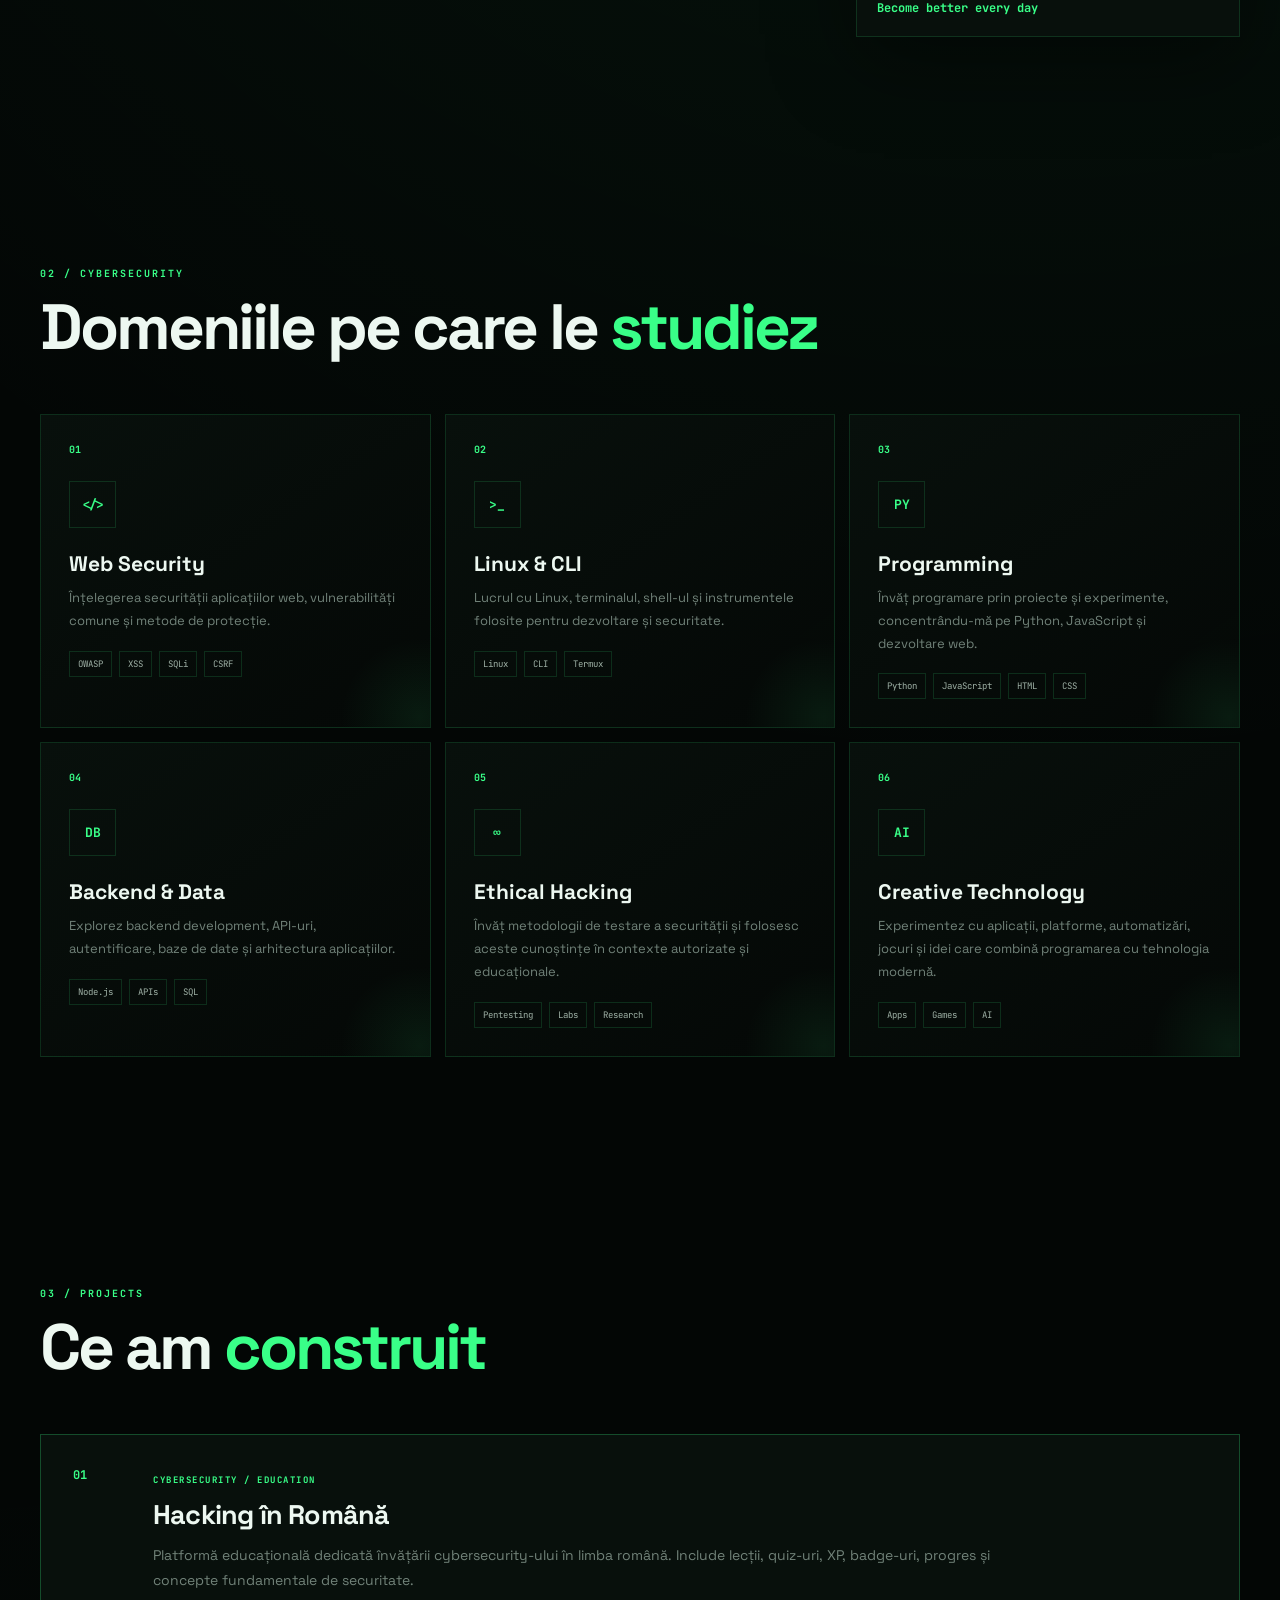
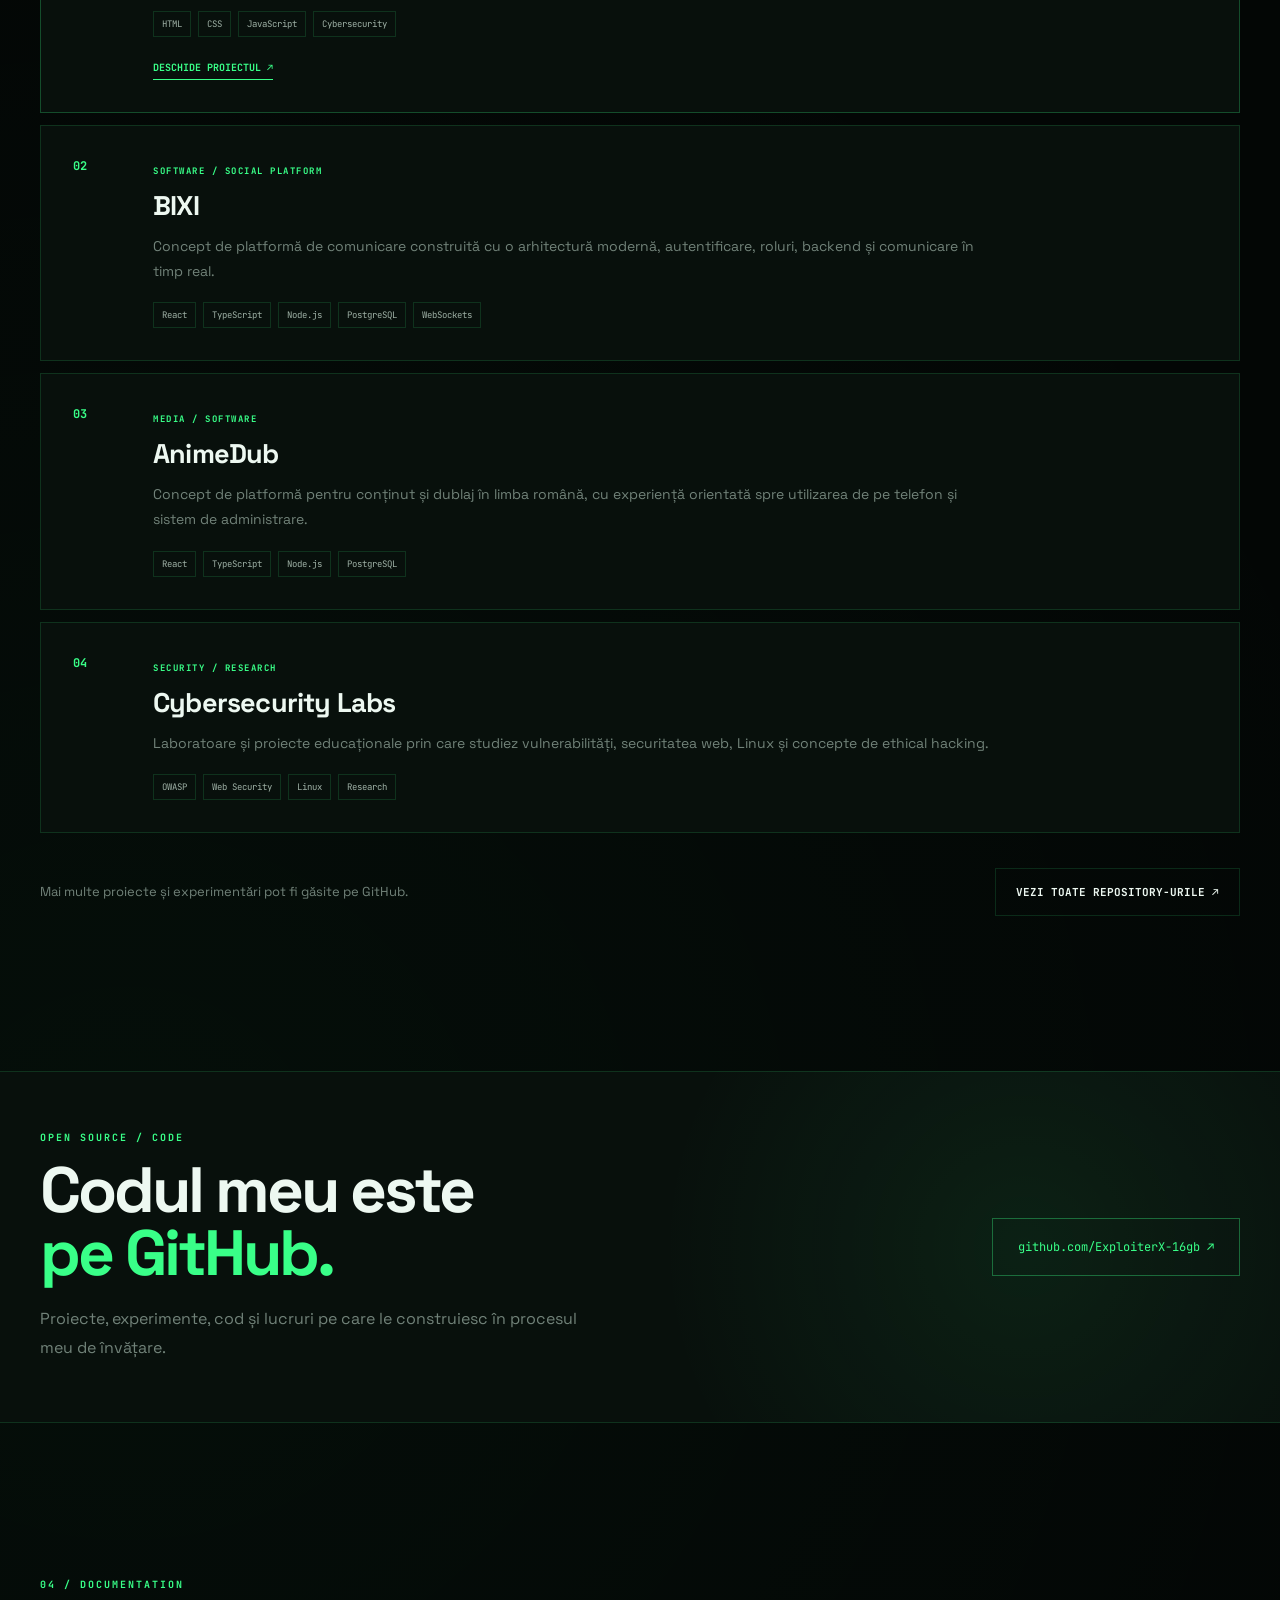
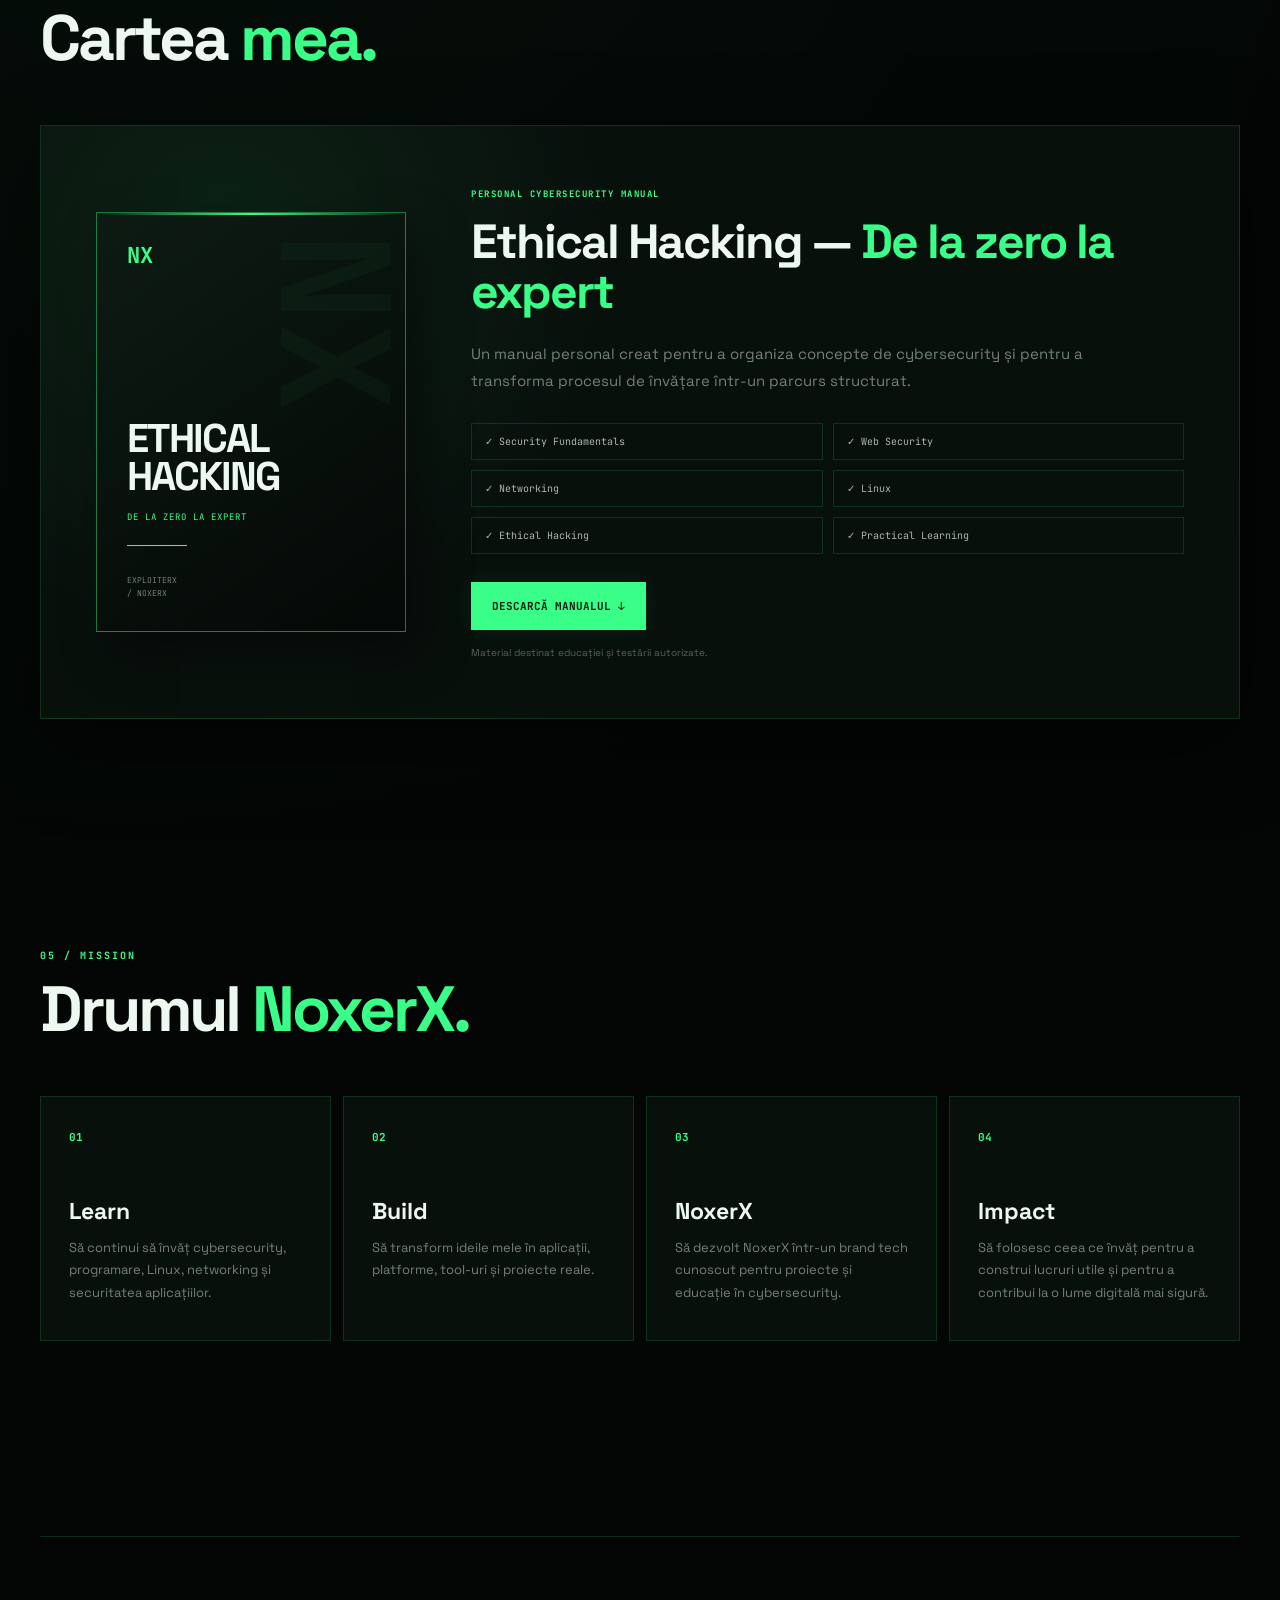
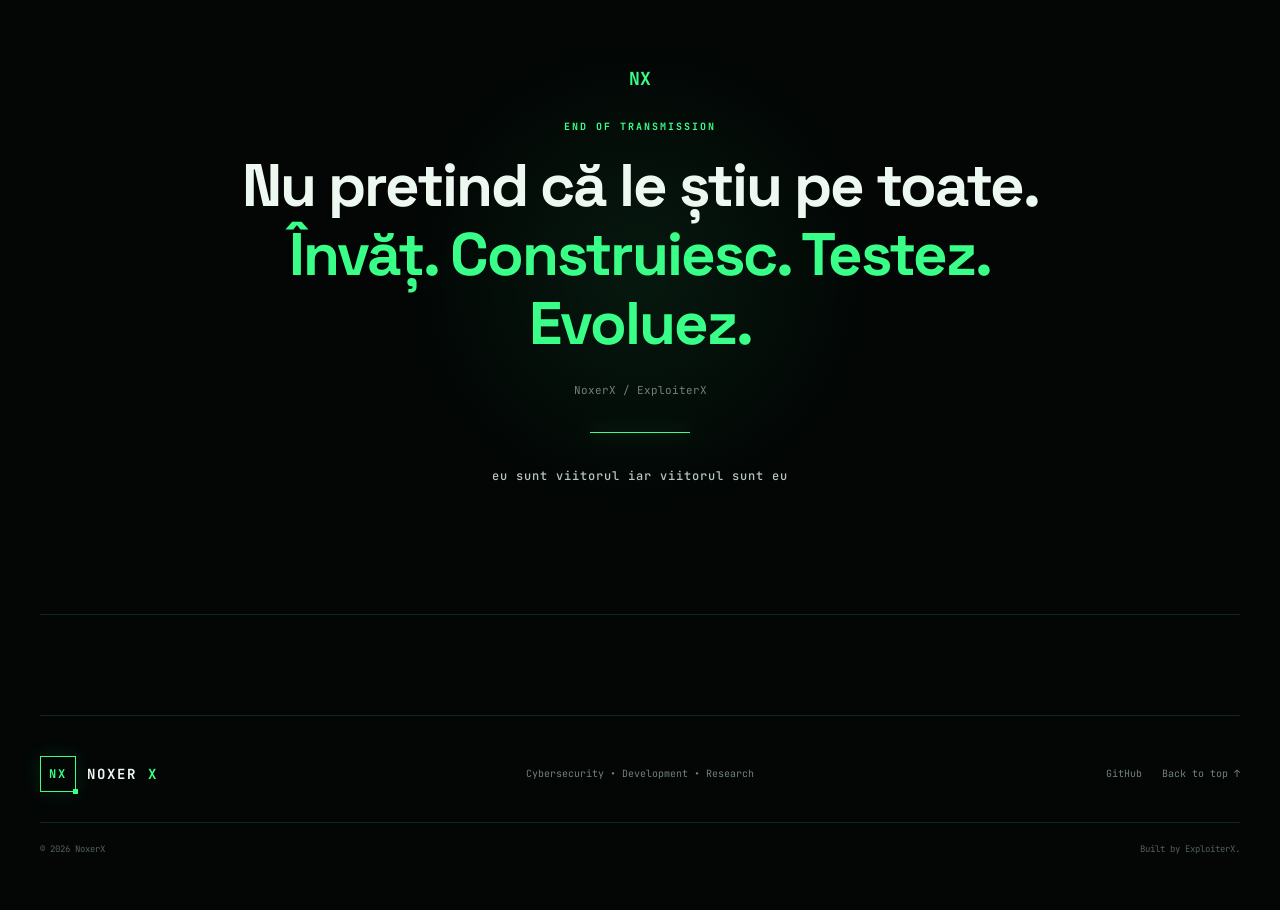
==== commit 6240ac50: "Update download link for ethical hacking manual" ====
--- a/index.html
+++ b/index.html
@@ -853,7 +853,7 @@
             </div>
 
             <a
-                href="ExploiterX_Ethical_Hacking_120_Capitole_3500_Pagini_REAL.pdf"
+                href="ExploiterX_Ethical_Hacking_120_Capitole_3500_Pagini_REAL_REFAUT.pdf"
                 class="button primary-button"
                 download
             >
